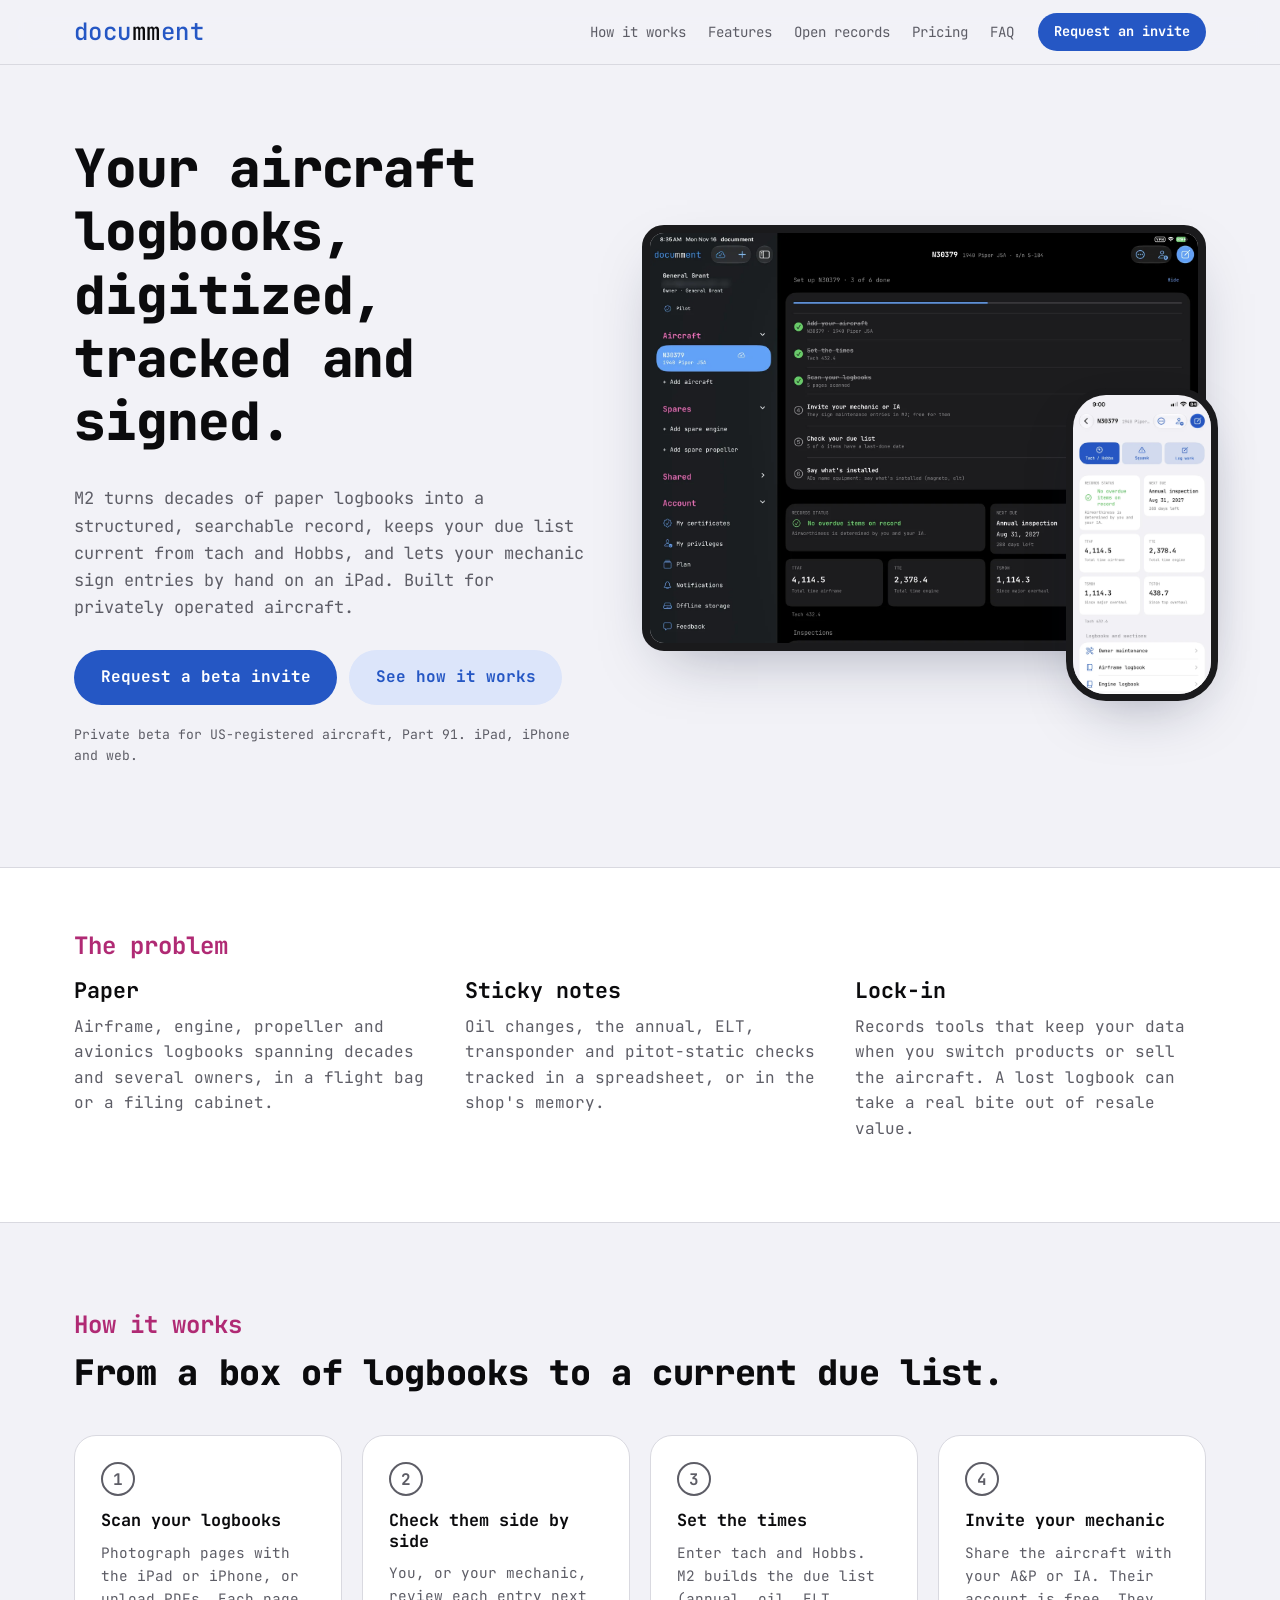
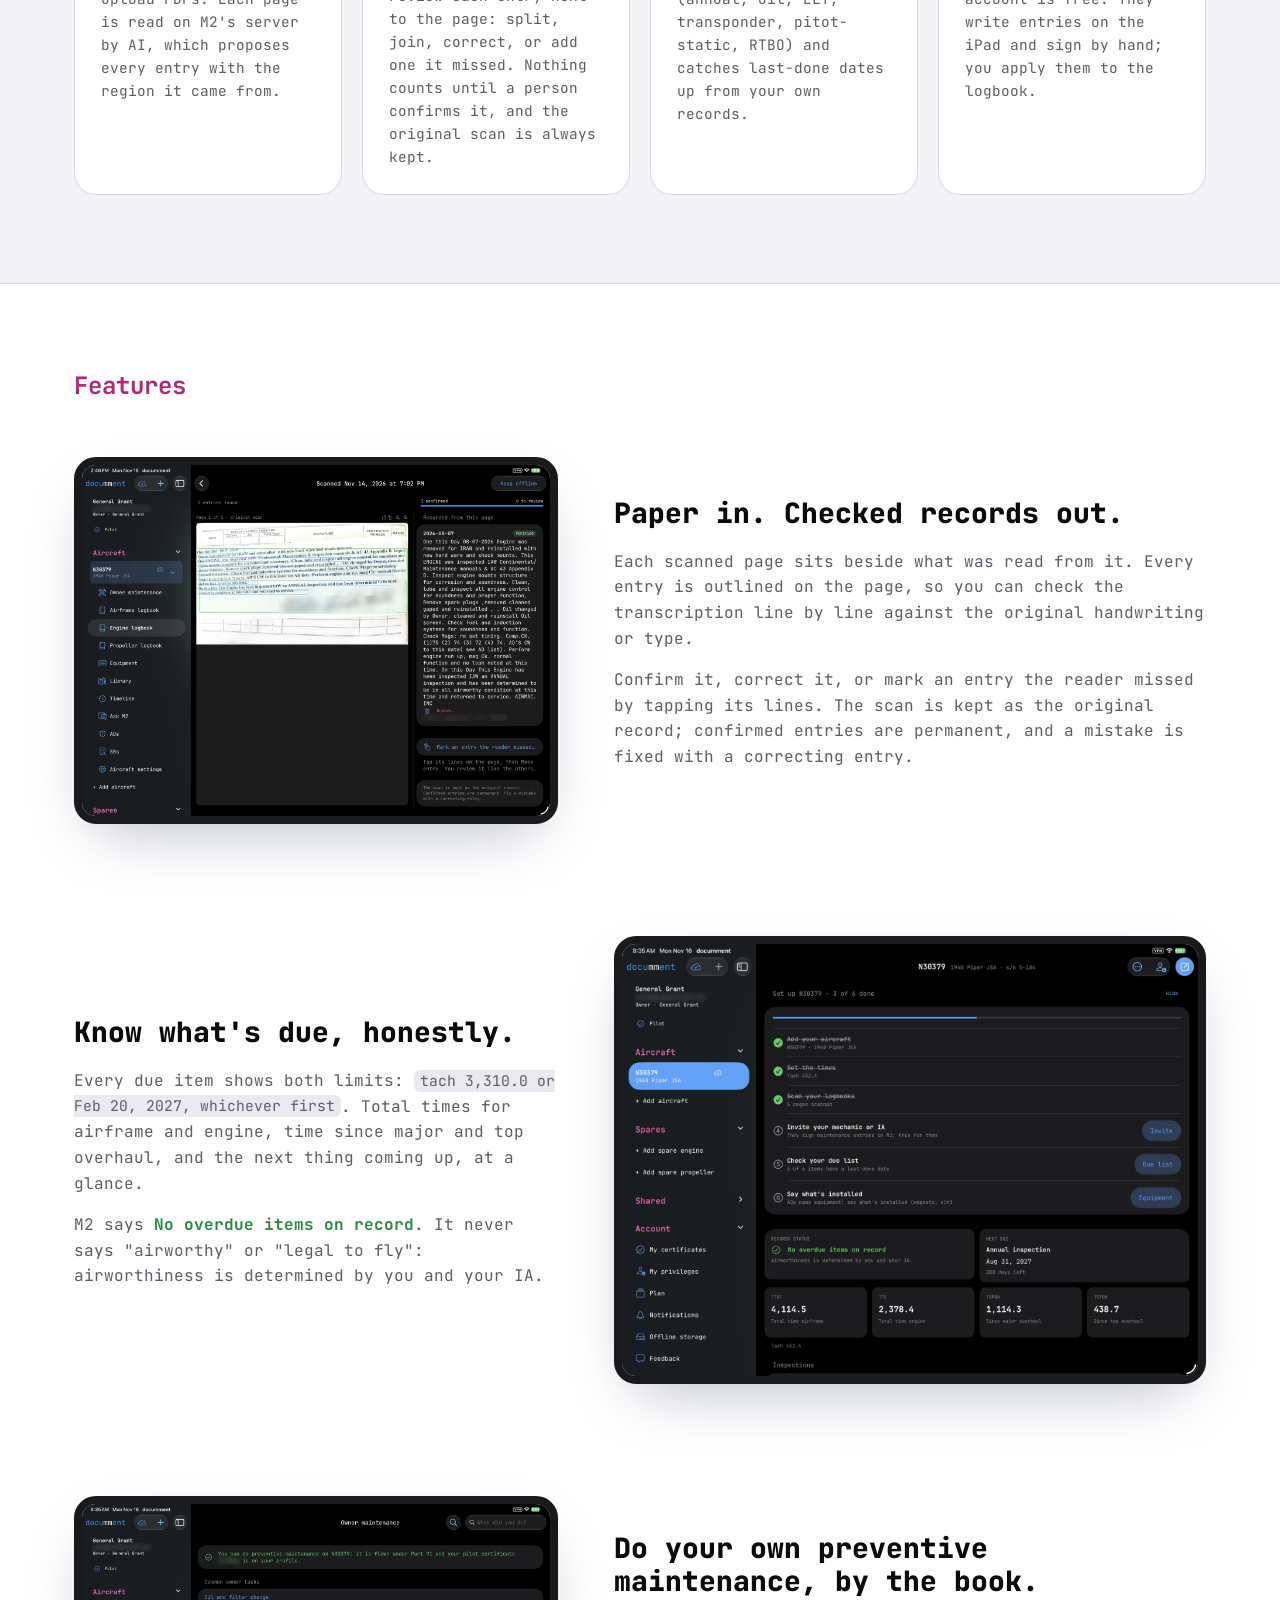
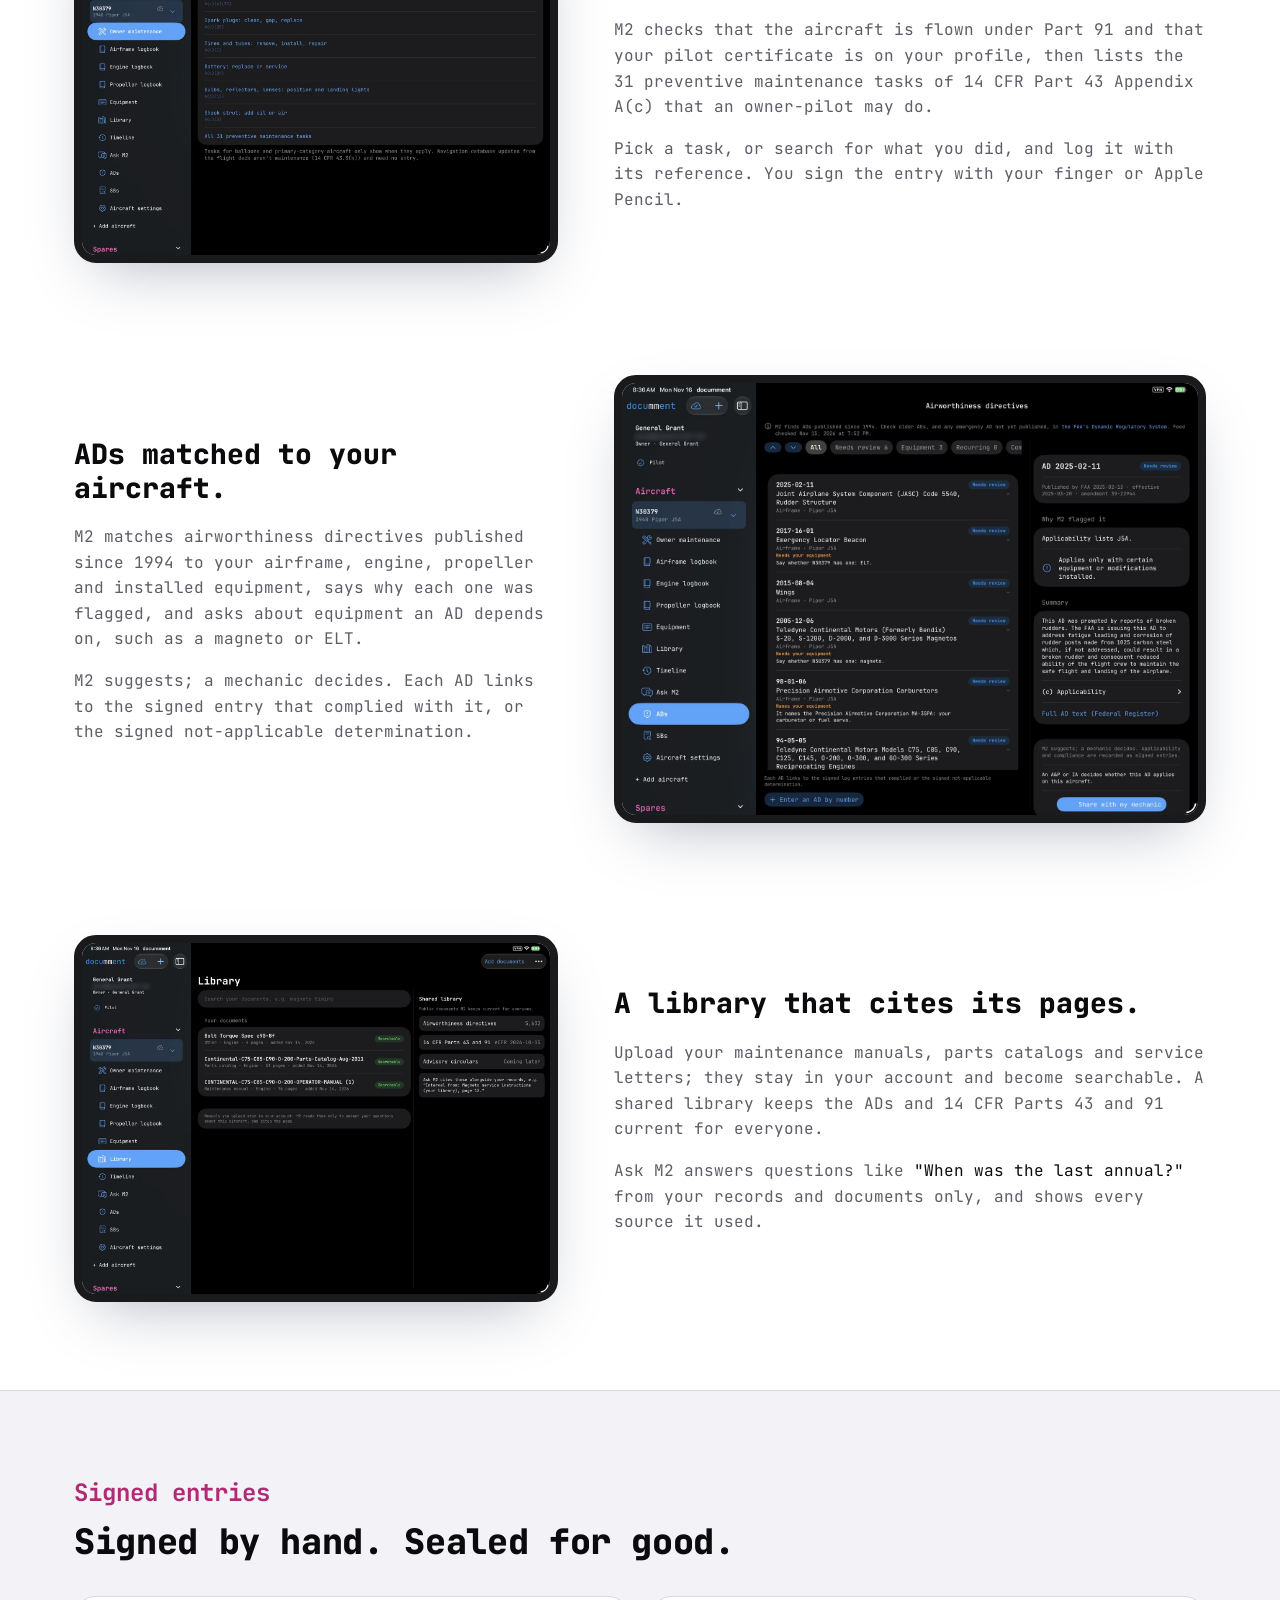
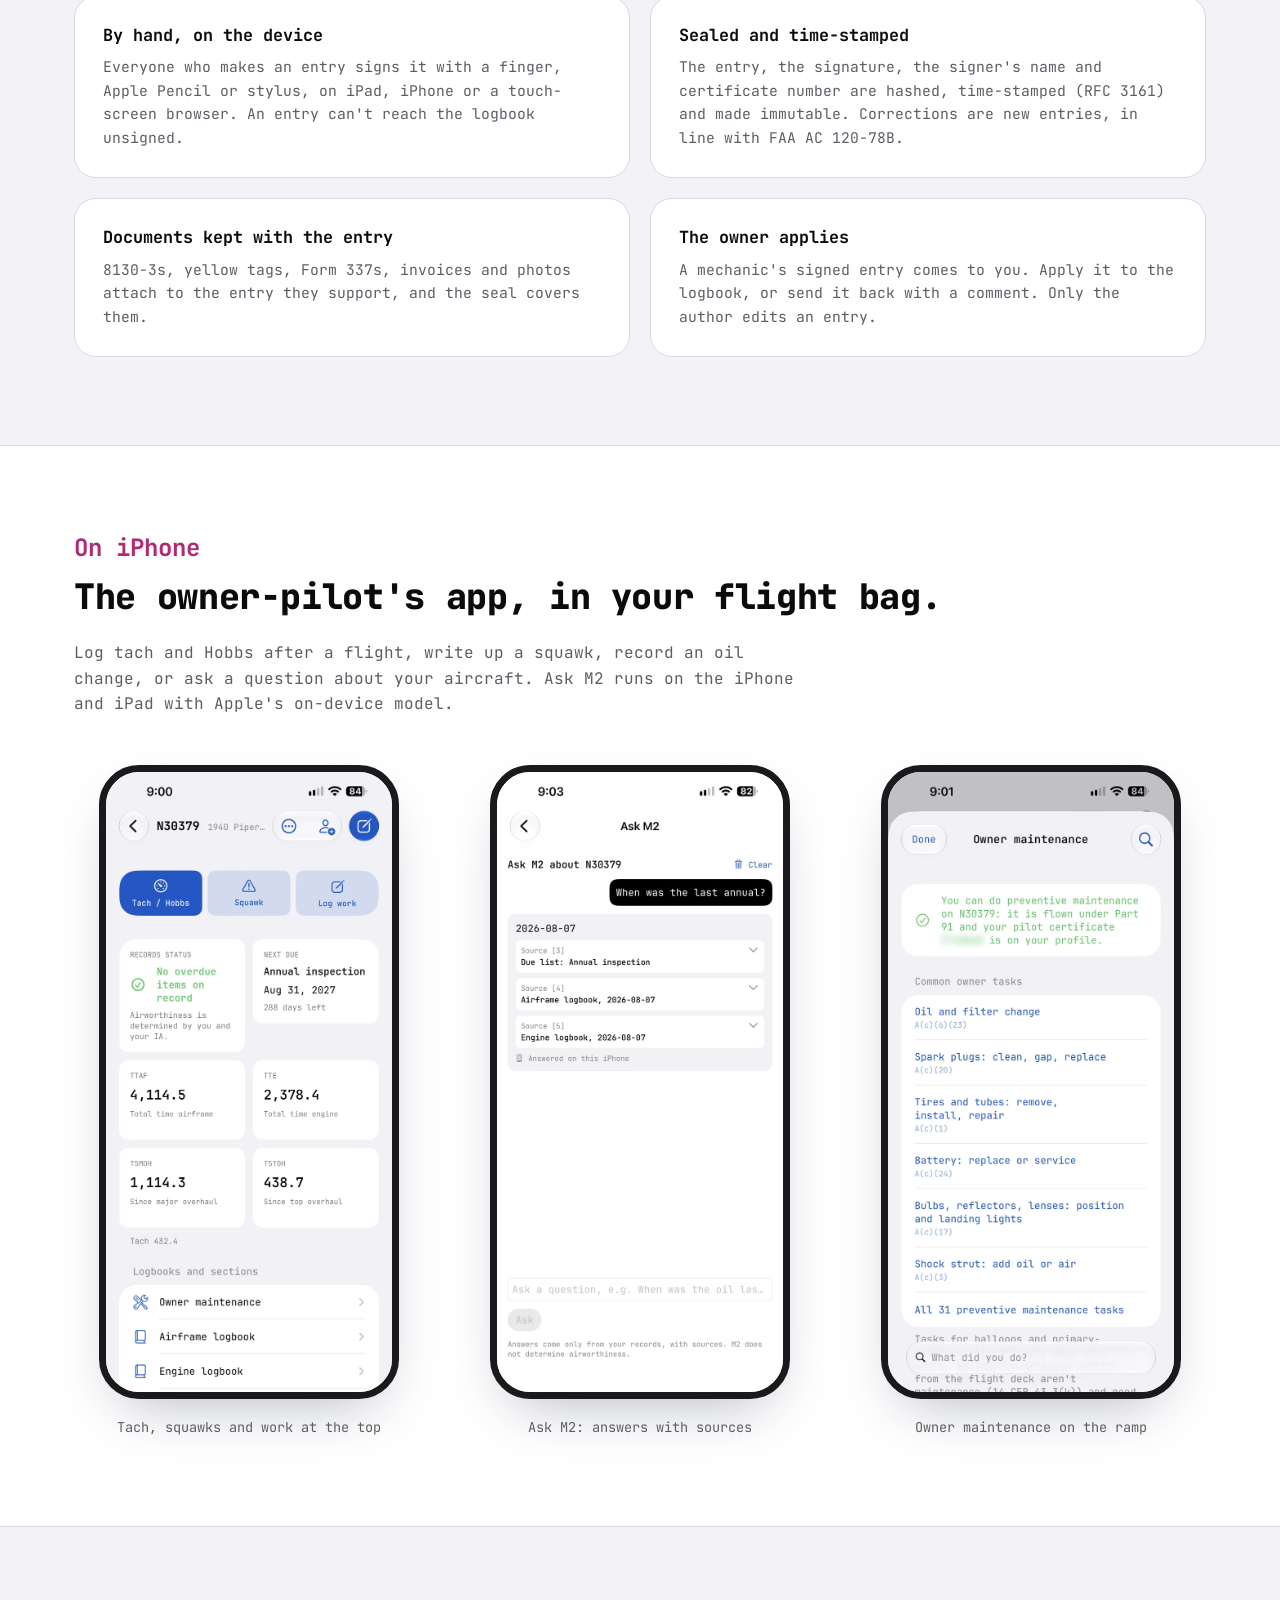
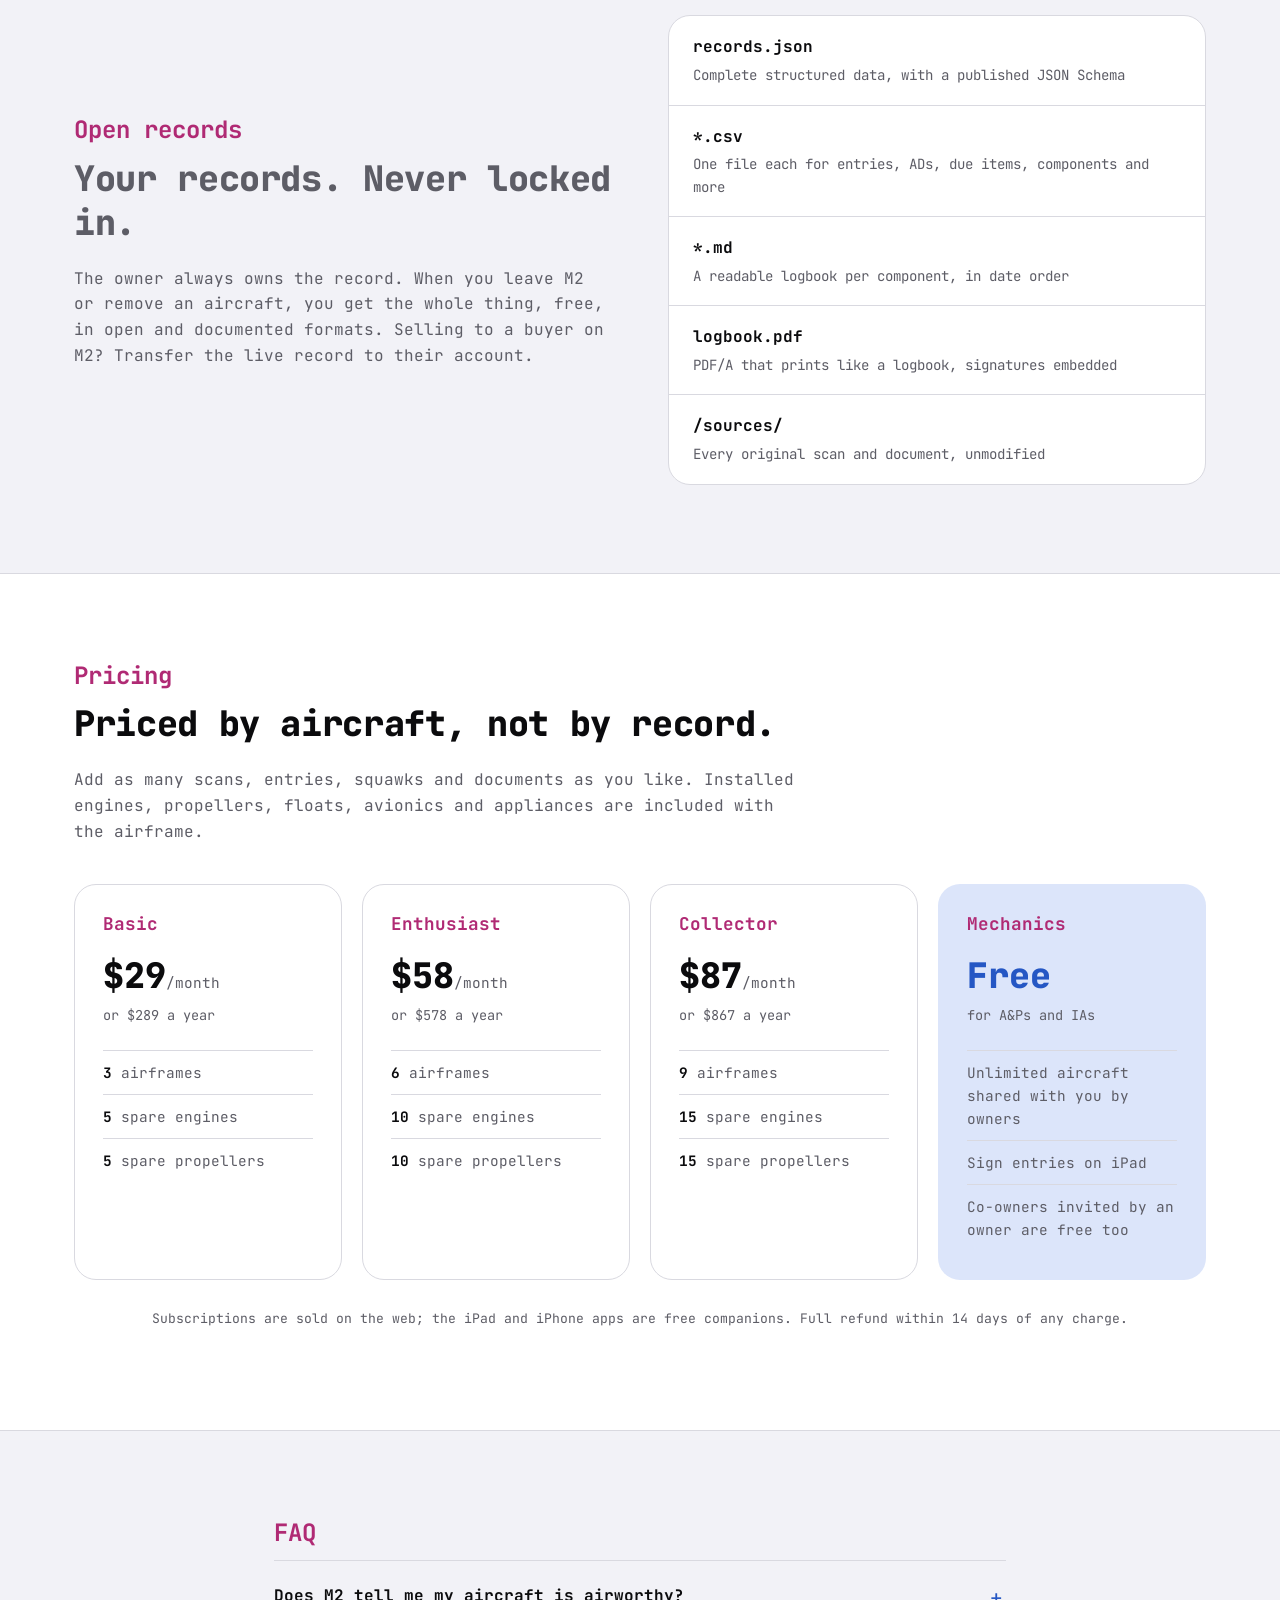
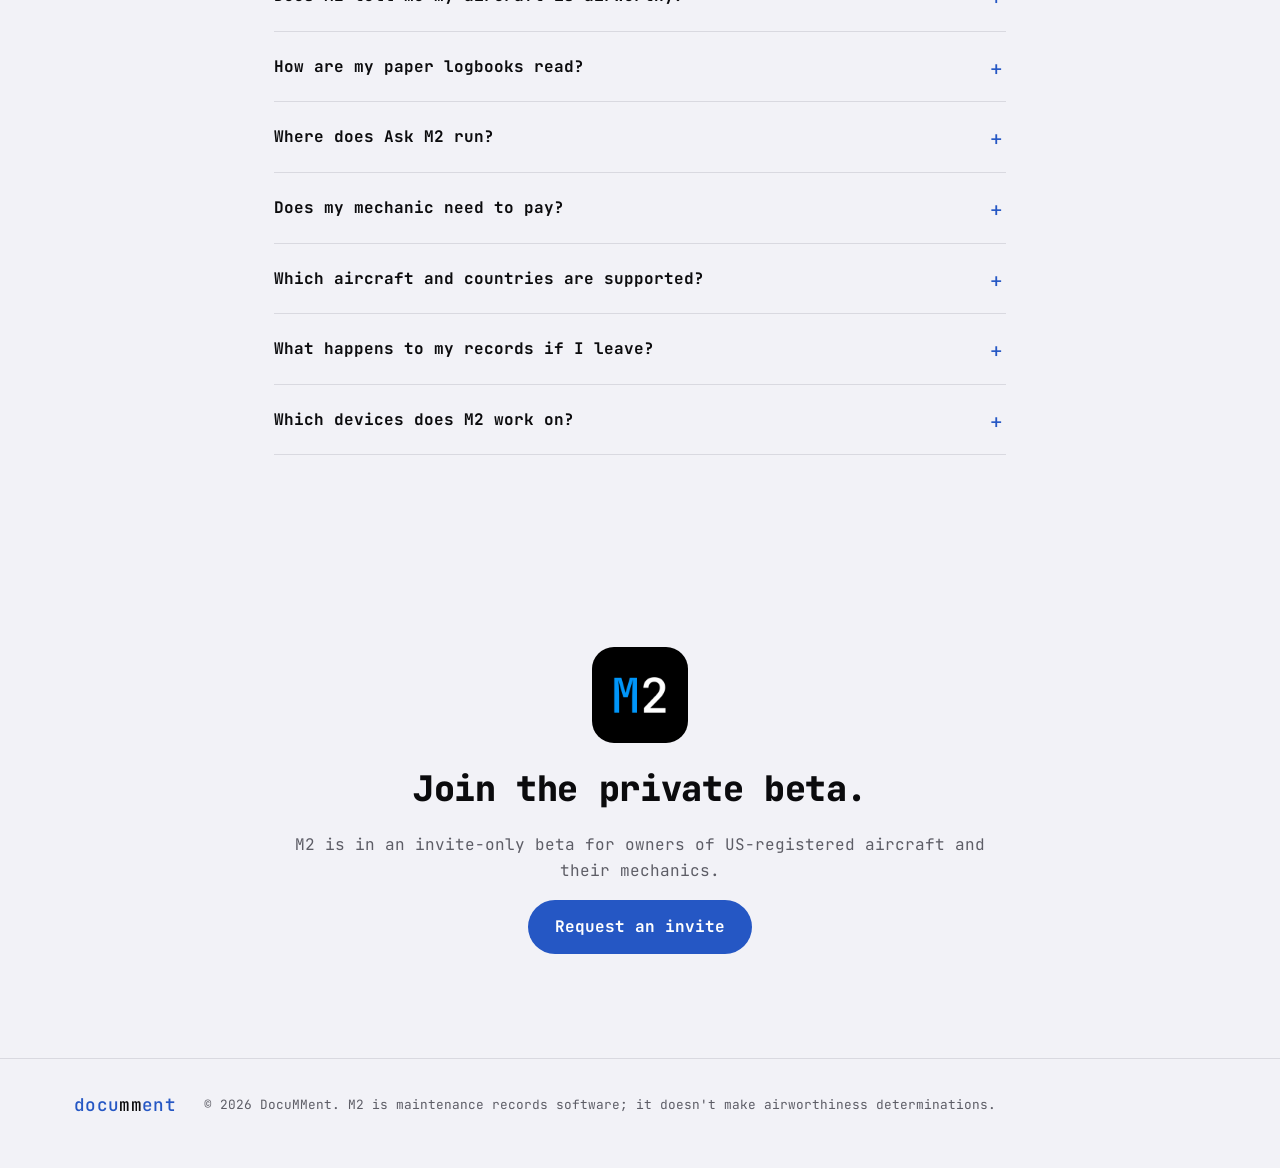
==== index.html @ 08e1367d "Remove the open-source licensing line Co-Authored-By: Claude Opus 5.5 <noreply@anthropic.com> Claude" ====
<!doctype html>
<html lang="en">
<head>
  <meta charset="utf-8">
  <meta name="viewport" content="width=device-width, initial-scale=1">
  <title>M2 by DocuMMent: aircraft maintenance records</title>
  <meta name="description" content="M2 turns your paper aircraft logbooks into structured, signed, searchable records, tracks what's due, and never locks you in. For privately operated aircraft. iPad, iPhone and web.">
  <meta name="theme-color" content="#000000">
  <meta property="og:title" content="M2 by DocuMMent">
  <meta property="og:description" content="Your aircraft logbooks, digitized, tracked and signed. For privately operated aircraft.">
  <meta property="og:type" content="website">
  <meta property="og:url" content="https://www.documment.com/">
  <meta property="og:image" content="https://www.documment.com/images/ipad-dashboard.webp">
  <link rel="icon" type="image/png" href="images/favicon.png">
  <link rel="apple-touch-icon" href="images/apple-touch-icon.png">
  <link rel="preconnect" href="https://fonts.googleapis.com">
  <link rel="preconnect" href="https://fonts.gstatic.com" crossorigin>
  <link href="https://fonts.googleapis.com/css2?family=JetBrains+Mono:wght@400;500;700;800&display=swap" rel="stylesheet">
  <link rel="stylesheet" href="styles.css">
</head>
<body>

<header class="nav">
  <div class="wrap nav-inner">
    <a class="wordmark" href="#top" aria-label="DocuMMent home">docu<b>mm</b>ent</a>
    <nav class="nav-links" aria-label="Sections">
      <a href="#how">How it works</a>
      <a href="#features">Features</a>
      <a href="#open">Open records</a>
      <a href="#pricing">Pricing</a>
      <a href="#faq">FAQ</a>
    </nav>
    <a class="btn btn-small" href="mailto:hello@documment.com?subject=M2%20private%20beta">Request an invite</a>
  </div>
</header>

<main id="top">

  <!-- Hero -->
  <section class="hero">
    <div class="wrap hero-grid">
      <div class="hero-copy">
        <h1>Your aircraft logbooks, digitized, tracked and signed.</h1>
        <p class="lede">M2 turns decades of paper logbooks into a structured, searchable record, keeps your due list current from tach and Hobbs, and lets your mechanic sign entries by hand on an iPad. Built for privately operated aircraft.</p>
        <div class="hero-actions">
          <a class="btn" href="mailto:hello@documment.com?subject=M2%20private%20beta">Request a beta invite</a>
          <a class="btn btn-ghost" href="#how">See how it works</a>
        </div>
        <p class="fine">Private beta for US-registered aircraft, Part 91. iPad, iPhone and web.</p>
      </div>
      <div class="hero-devices" aria-hidden="false">
        <img class="device ipad" src="images/ipad-dashboard.webp" width="1600" height="1200" alt="M2 on iPad: the N30379 dashboard with a setup checklist, records status reading No overdue items on record, next due annual inspection, and total times.">
        <img class="device iphone" src="images/iphone-dashboard.webp" width="700" height="1517" alt="M2 on iPhone: buttons for Tach / Hobbs, Squawk and Log work above the records status and times.">
      </div>
    </div>
  </section>

  <!-- Problem -->
  <section class="problem">
    <div class="wrap">
      <h2 class="section-label">The problem</h2>
      <div class="problem-grid">
        <div>
          <p class="big">Paper</p>
          <p>Airframe, engine, propeller and avionics logbooks spanning decades and several owners, in a flight bag or a filing cabinet.</p>
        </div>
        <div>
          <p class="big">Sticky notes</p>
          <p>Oil changes, the annual, ELT, transponder and pitot-static checks tracked in a spreadsheet, or in the shop's memory.</p>
        </div>
        <div>
          <p class="big">Lock-in</p>
          <p>Records tools that keep your data when you switch products or sell the aircraft. A lost logbook can take a real bite out of resale value.</p>
        </div>
      </div>
    </div>
  </section>

  <!-- How it works -->
  <section id="how" class="how">
    <div class="wrap">
      <h2 class="section-label">How it works</h2>
      <p class="section-title">From a box of logbooks to a current due list.</p>
      <ol class="steps">
        <li>
          <span class="step-n">1</span>
          <h3>Scan your logbooks</h3>
          <p>Photograph pages with the iPad or iPhone, or upload PDFs. Each page is read on M2's server by AI, which proposes every entry with the region it came from.</p>
        </li>
        <li>
          <span class="step-n">2</span>
          <h3>Check them side by side</h3>
          <p>You, or your mechanic, review each entry next to the page: split, join, correct, or add one it missed. Nothing counts until a person confirms it, and the original scan is always kept.</p>
        </li>
        <li>
          <span class="step-n">3</span>
          <h3>Set the times</h3>
          <p>Enter tach and Hobbs. M2 builds the due list (annual, oil, ELT, transponder, pitot-static, RTBO) and catches last-done dates up from your own records.</p>
        </li>
        <li>
          <span class="step-n">4</span>
          <h3>Invite your mechanic</h3>
          <p>Share the aircraft with your A&amp;P or IA. Their account is free. They write entries on the iPad and sign by hand; you apply them to the logbook.</p>
        </li>
      </ol>
    </div>
  </section>

  <!-- Features -->
  <section id="features" class="features">
    <div class="wrap">
      <h2 class="section-label">Features</h2>

      <article class="feature reverse">
        <div class="feature-copy">
          <h3>Paper in. Checked records out.</h3>
          <p>Each scanned page sits beside what was read from it. Every entry is outlined on the page, so you can check the transcription line by line against the original handwriting or type.</p>
          <p>Confirm it, correct it, or mark an entry the reader missed by tapping its lines. The scan is kept as the original record; confirmed entries are permanent, and a mistake is fixed with a correcting entry.</p>
        </div>
        <img class="device ipad" src="images/ipad-scan-review.webp" width="1600" height="1200" loading="lazy" alt="Scan review on iPad: an engine logbook page with the entry outlined in green, beside the transcribed text of the 2026-08-07 annual inspection entry marked Verified.">
      </article>

      <article class="feature">
        <div class="feature-copy">
          <h3>Know what's due, honestly.</h3>
          <p>Every due item shows both limits: <code>tach 3,310.0 or Feb 20, 2027, whichever first</code>. Total times for airframe and engine, time since major and top overhaul, and the next thing coming up, at a glance.</p>
          <p>M2 says <strong class="ok">No overdue items on record</strong>. It never says "airworthy" or "legal to fly": airworthiness is determined by you and your IA.</p>
        </div>
        <img class="device ipad" src="images/ipad-dashboard.webp" width="1600" height="1200" loading="lazy" alt="Aircraft dashboard on iPad with the setup checklist, records status, next due item and total times.">
      </article>

      <article class="feature reverse">
        <div class="feature-copy">
          <h3>Do your own preventive maintenance, by the book.</h3>
          <p>M2 checks that the aircraft is flown under Part 91 and that your pilot certificate is on your profile, then lists the 31 preventive maintenance tasks of 14 CFR Part 43 Appendix A(c) that an owner-pilot may do.</p>
          <p>Pick a task, or search for what you did, and log it with its reference. You sign the entry with your finger or Apple Pencil.</p>
        </div>
        <img class="device ipad" src="images/ipad-owner-maintenance.webp" width="1600" height="1200" loading="lazy" alt="Owner maintenance on iPad: confirmation that the owner can do preventive maintenance, and common tasks such as oil and filter change with their Part 43 Appendix A(c) references.">
      </article>

      <article class="feature">
        <div class="feature-copy">
          <h3>ADs matched to your aircraft.</h3>
          <p>M2 matches airworthiness directives published since 1994 to your airframe, engine, propeller and installed equipment, says why each one was flagged, and asks about equipment an AD depends on, such as a magneto or ELT.</p>
          <p>M2 suggests; a mechanic decides. Each AD links to the signed entry that complied with it, or the signed not-applicable determination.</p>
        </div>
        <img class="device ipad" src="images/ipad-ads.webp" width="1600" height="1200" loading="lazy" alt="Airworthiness directives on iPad: a list of ADs marked Needs review, with a detail panel explaining why M2 flagged AD 2025-02-11.">
      </article>

      <article class="feature reverse">
        <div class="feature-copy">
          <h3>A library that cites its pages.</h3>
          <p>Upload your maintenance manuals, parts catalogs and service letters; they stay in your account and become searchable. A shared library keeps the ADs and 14 CFR Parts 43 and 91 current for everyone.</p>
          <p>Ask M2 answers questions like <em>"When was the last annual?"</em> from your records and documents only, and shows every source it used.</p>
        </div>
        <img class="device ipad" src="images/ipad-library.webp" width="1600" height="1200" loading="lazy" alt="Library on iPad: the owner's searchable engine manuals and a shared library of 5,632 airworthiness directives and 14 CFR Parts 43 and 91.">
      </article>
    </div>
  </section>

  <!-- Signing -->
  <section class="signing">
    <div class="wrap">
      <h2 class="section-label">Signed entries</h2>
      <p class="section-title">Signed by hand. Sealed for good.</p>
      <div class="card-grid">
        <div class="card">
          <h3>By hand, on the device</h3>
          <p>Everyone who makes an entry signs it with a finger, Apple Pencil or stylus, on iPad, iPhone or a touch-screen browser. An entry can't reach the logbook unsigned.</p>
        </div>
        <div class="card">
          <h3>Sealed and time-stamped</h3>
          <p>The entry, the signature, the signer's name and certificate number are hashed, time-stamped (RFC 3161) and made immutable. Corrections are new entries, in line with FAA AC 120-78B.</p>
        </div>
        <div class="card">
          <h3>Documents kept with the entry</h3>
          <p>8130-3s, yellow tags, Form 337s, invoices and photos attach to the entry they support, and the seal covers them.</p>
        </div>
        <div class="card">
          <h3>The owner applies</h3>
          <p>A mechanic's signed entry comes to you. Apply it to the logbook, or send it back with a comment. Only the author edits an entry.</p>
        </div>
      </div>
    </div>
  </section>

  <!-- iPhone -->
  <section class="phones">
    <div class="wrap">
      <h2 class="section-label">On iPhone</h2>
      <p class="section-title">The owner-pilot's app, in your flight bag.</p>
      <p class="section-intro">Log tach and Hobbs after a flight, write up a squawk, record an oil change, or ask a question about your aircraft. Ask M2 runs on the iPhone and iPad with Apple's on-device model.</p>
      <div class="phone-row">
        <figure>
          <img class="device iphone" src="images/iphone-dashboard.webp" width="700" height="1517" loading="lazy" alt="iPhone aircraft dashboard with Tach / Hobbs, Squawk and Log work buttons.">
          <figcaption>Tach, squawks and work at the top</figcaption>
        </figure>
        <figure>
          <img class="device iphone" src="images/iphone-ask-m2.webp" width="700" height="1517" loading="lazy" alt="Ask M2 on iPhone answering when the last annual was, with three cited sources and the note Answered on this iPhone.">
          <figcaption>Ask M2: answers with sources</figcaption>
        </figure>
        <figure>
          <img class="device iphone" src="images/iphone-owner-maintenance.webp" width="700" height="1517" loading="lazy" alt="Owner maintenance on iPhone listing common preventive maintenance tasks.">
          <figcaption>Owner maintenance on the ramp</figcaption>
        </figure>
      </div>
    </div>
  </section>

  <!-- Open -->
  <section id="open" class="open">
    <div class="wrap open-grid">
      <div>
        <h2 class="section-label">Open records</h2>
        <p class="section-title">Your records. Never locked in.</p>
        <p>The owner always owns the record. When you leave M2 or remove an aircraft, you get the whole thing, free, in open and documented formats. Selling to a buyer on M2? Transfer the live record to their account.</p>
      </div>
      <ul class="export-list" aria-label="What's in a records export">
        <li><code>records.json</code><span>Complete structured data, with a published JSON Schema</span></li>
        <li><code>*.csv</code><span>One file each for entries, ADs, due items, components and more</span></li>
        <li><code>*.md</code><span>A readable logbook per component, in date order</span></li>
        <li><code>logbook.pdf</code><span>PDF/A that prints like a logbook, signatures embedded</span></li>
        <li><code>/sources/</code><span>Every original scan and document, unmodified</span></li>
      </ul>
    </div>
  </section>

  <!-- Pricing -->
  <section id="pricing" class="pricing">
    <div class="wrap">
      <h2 class="section-label">Pricing</h2>
      <p class="section-title">Priced by aircraft, not by record.</p>
      <p class="section-intro">Add as many scans, entries, squawks and documents as you like. Installed engines, propellers, floats, avionics and appliances are included with the airframe.</p>
      <div class="plans">
        <div class="plan">
          <h3>Basic</h3>
          <p class="price">$29<span>/month</span></p>
          <p class="price-alt">or $289 a year</p>
          <ul>
            <li><b>3</b> airframes</li>
            <li><b>5</b> spare engines</li>
            <li><b>5</b> spare propellers</li>
          </ul>
        </div>
        <div class="plan">
          <h3>Enthusiast</h3>
          <p class="price">$58<span>/month</span></p>
          <p class="price-alt">or $578 a year</p>
          <ul>
            <li><b>6</b> airframes</li>
            <li><b>10</b> spare engines</li>
            <li><b>10</b> spare propellers</li>
          </ul>
        </div>
        <div class="plan">
          <h3>Collector</h3>
          <p class="price">$87<span>/month</span></p>
          <p class="price-alt">or $867 a year</p>
          <ul>
            <li><b>9</b> airframes</li>
            <li><b>15</b> spare engines</li>
            <li><b>15</b> spare propellers</li>
          </ul>
        </div>
        <div class="plan plan-free">
          <h3>Mechanics</h3>
          <p class="price">Free</p>
          <p class="price-alt">for A&amp;Ps and IAs</p>
          <ul>
            <li>Unlimited aircraft shared with you by owners</li>
            <li>Sign entries on iPad</li>
            <li>Co-owners invited by an owner are free too</li>
          </ul>
        </div>
      </div>
      <p class="fine center">Subscriptions are sold on the web; the iPad and iPhone apps are free companions. Full refund within 14 days of any charge.</p>
    </div>
  </section>

  <!-- FAQ -->
  <section id="faq" class="faq">
    <div class="wrap narrow">
      <h2 class="section-label">FAQ</h2>
      <details>
        <summary>Does M2 tell me my aircraft is airworthy?</summary>
        <p>No. M2 tells you what's on record, and whether anything on record is overdue. Airworthiness is determined by you and your mechanic or IA. M2's AI drafts, finds and cites; a person decides and signs.</p>
      </details>
      <details>
        <summary>How are my paper logbooks read?</summary>
        <p>Pages you scan are read on M2's server by AI, which proposes each entry and the part of the page it came from. You or your mechanic check each one against the page before it's confirmed. The scan itself is never altered and is kept as the record of what the paper said.</p>
      </details>
      <details>
        <summary>Where does Ask M2 run?</summary>
        <p>On your iPad or iPhone, with Apple's on-device model. Answers come only from your records and documents, with their sources listed.</p>
      </details>
      <details>
        <summary>Does my mechanic need to pay?</summary>
        <p>No. A&amp;Ps and IAs who work on aircraft shared with them have free accounts, with no limit on invitations. A mechanic who wants to manage their own aircraft chooses a plan like any owner.</p>
      </details>
      <details>
        <summary>Which aircraft and countries are supported?</summary>
        <p>The private beta is for US-registered aircraft operated under Part 91, including experimental and light-sport aircraft with condition inspections. Canada is next; the data model is built for other registries later.</p>
      </details>
      <details>
        <summary>What happens to my records if I leave?</summary>
        <p>Close your account or remove an aircraft and the records become read-only for 30 days, during which you can download the full export package, free. Sold the aircraft to someone on M2? Transfer the record to them instead.</p>
      </details>
      <details>
        <summary>Which devices does M2 work on?</summary>
        <p>iPad and the web for the full app, including mechanic signing; iPhone for the owner-pilot's everyday tasks. The iPad works offline for reading records and quick entries and syncs later.</p>
      </details>
    </div>
  </section>

  <!-- CTA -->
  <section class="cta">
    <div class="wrap center">
      <img src="images/icon-512.png" alt="M2 app icon" width="96" height="96" class="cta-icon">
      <p class="section-title">Join the private beta.</p>
      <p class="section-intro">M2 is in an invite-only beta for owners of US-registered aircraft and their mechanics.</p>
      <a class="btn" href="mailto:hello@documment.com?subject=M2%20private%20beta">Request an invite</a>
    </div>
  </section>
</main>

<footer class="footer">
  <div class="wrap footer-inner">
    <span class="wordmark small">docu<b>mm</b>ent</span>
    <span>© 2026 DocuMMent. M2 is maintenance records software; it doesn't make airworthiness determinations.</span>
  </div>
</footer>

</body>
</html>
---- styles.css ----
:root {
  --bg: #f2f2f7;
  --bg-alt: #ffffff;
  --surface: #ffffff;
  --surface-2: #e9e9ef;
  --border: #d9d9e0;
  --text: #0b0b0d;
  --muted: #5d5d66;
  --blue: #2557c4;
  --blue-soft: #dce5fa;
  --on-blue: #ffffff;
  --pink: #b02a74;
  --green: #2a8a45;
  --frame: #1a1a1c;
  --shadow: 0 24px 60px -24px rgba(20, 30, 60, 0.35);
  color-scheme: light;
}

@media (prefers-color-scheme: dark) {
  :root:not([data-theme="light"]) {
    --bg: #000000;
    --bg-alt: #0d0d0f;
    --surface: #1c1c1e;
    --surface-2: #2a2a2d;
    --border: #2f2f33;
    --text: #f2f2f4;
    --muted: #9c9ca4;
    --blue: #62a0f6;
    --blue-soft: #1d2b44;
    --on-blue: #06101f;
    --pink: #ff5cb8;
    --green: #5ed37a;
    --frame: #2a2a2d;
    --shadow: 0 24px 60px -24px rgba(0, 0, 0, 0.9);
    color-scheme: dark;
  }
}

:root[data-theme="dark"] {
  --bg: #000000;
  --bg-alt: #0d0d0f;
  --surface: #1c1c1e;
  --surface-2: #2a2a2d;
  --border: #2f2f33;
  --text: #f2f2f4;
  --muted: #9c9ca4;
  --blue: #62a0f6;
  --blue-soft: #1d2b44;
  --on-blue: #06101f;
  --pink: #ff5cb8;
  --green: #5ed37a;
  --frame: #2a2a2d;
  --shadow: 0 24px 60px -24px rgba(0, 0, 0, 0.9);
  color-scheme: dark;
}

*, *::before, *::after { box-sizing: border-box; }

html { scroll-behavior: smooth; scroll-padding-top: 72px; }

body {
  margin: 0;
  background: var(--bg);
  color: var(--text);
  font-family: "JetBrains Mono", ui-monospace, SFMono-Regular, Menlo, monospace;
  font-size: 16px;
  line-height: 1.6;
  -webkit-font-smoothing: antialiased;
}

img { max-width: 100%; height: auto; display: block; }
a { color: var(--blue); }
code { font-family: inherit; font-size: 0.92em; background: var(--surface-2); padding: 0.1em 0.4em; border-radius: 6px; }
h1, h2, h3 { line-height: 1.2; margin: 0; }
p { margin: 0 0 1em; }

.wrap { max-width: 1180px; margin: 0 auto; padding: 0 24px; }
.wrap.narrow { max-width: 780px; }
.center { text-align: center; }
.fine { font-size: 0.82rem; color: var(--muted); }

/* Wordmark: docu + mm + ent, as in the app */
.wordmark { font-weight: 500; font-size: 1.5rem; letter-spacing: 0.02em; color: var(--blue); text-decoration: none; }
.wordmark b { color: var(--text); font-weight: 500; }
.wordmark.small { font-size: 1.1rem; }

/* Buttons */
.btn {
  display: inline-block;
  background: var(--blue);
  color: var(--on-blue);
  text-decoration: none;
  font-weight: 700;
  padding: 0.85em 1.6em;
  border-radius: 999px;
  border: 1px solid transparent;
  transition: transform 0.15s ease, filter 0.15s ease;
}
.btn:hover { filter: brightness(1.08); transform: translateY(-1px); }
.btn:focus-visible { outline: 3px solid var(--blue-soft); outline-offset: 2px; }
.btn-ghost { background: var(--blue-soft); color: var(--blue); }
.btn-small { padding: 0.55em 1.1em; font-size: 0.85rem; }

/* Nav */
.nav {
  position: sticky;
  top: 0;
  z-index: 10;
  background: color-mix(in srgb, var(--bg) 82%, transparent);
  backdrop-filter: saturate(1.6) blur(14px);
  -webkit-backdrop-filter: saturate(1.6) blur(14px);
  border-bottom: 1px solid var(--border);
}
.nav-inner { display: flex; align-items: center; gap: 24px; height: 64px; }
.nav-links { display: flex; gap: 22px; margin-left: auto; }
.nav-links a { color: var(--muted); text-decoration: none; font-size: 0.88rem; }
.nav-links a:hover { color: var(--text); }

/* Devices */
.device { border-radius: 22px; border: 8px solid var(--frame); box-shadow: var(--shadow); background: #000; }
.device.iphone { border-radius: 40px; border-width: 7px; }

/* Hero */
.hero { padding: 72px 0 88px; overflow: hidden; }
.hero-grid { display: grid; grid-template-columns: 1fr 1.1fr; gap: 56px; align-items: center; }
.hero h1 { font-size: clamp(2rem, 4.4vw, 3.3rem); font-weight: 800; letter-spacing: -0.02em; margin-bottom: 0.6em; }
.lede { font-size: 1.06rem; color: var(--muted); max-width: 36em; }
.hero-actions { display: flex; flex-wrap: wrap; gap: 12px; margin: 1.8em 0 1.2em; }
.hero-devices { position: relative; padding-bottom: 40px; }
.hero-devices .ipad { width: 100%; }
.hero-devices .iphone { position: absolute; width: 27%; right: -12px; bottom: -10px; }

/* Sections */
section { padding: 88px 0; }
.section-label { color: var(--pink); font-size: 1.5rem; font-weight: 700; margin-bottom: 0.5em; }
.section-title { font-size: clamp(1.5rem, 3vw, 2.2rem); font-weight: 800; letter-spacing: -0.01em; line-height: 1.25; margin-bottom: 0.6em; }
.section-intro { color: var(--muted); max-width: 46em; }
.center .section-intro { margin-left: auto; margin-right: auto; }

.problem { background: var(--bg-alt); border-block: 1px solid var(--border); padding: 64px 0; }
.problem-grid { display: grid; grid-template-columns: repeat(3, 1fr); gap: 40px; }
.problem-grid p { color: var(--muted); }
.problem-grid .big { color: var(--text); font-size: 1.35rem; font-weight: 700; margin-bottom: 0.3em; }

.steps { list-style: none; padding: 0; margin: 40px 0 0; display: grid; grid-template-columns: repeat(4, 1fr); gap: 20px; }
.steps li { background: var(--surface); border: 1px solid var(--border); border-radius: 22px; padding: 26px; }
.steps h3 { font-size: 1.05rem; margin: 14px 0 10px; }
.steps p { color: var(--muted); font-size: 0.9rem; margin: 0; }
.step-n {
  display: inline-grid; place-items: center;
  width: 34px; height: 34px; border-radius: 50%;
  border: 2px solid var(--muted); color: var(--muted); font-weight: 700;
}

.features { background: var(--bg-alt); border-block: 1px solid var(--border); }
.feature { display: grid; grid-template-columns: 0.9fr 1.1fr; gap: 56px; align-items: center; margin-top: 56px; }
.feature + .feature { margin-top: 112px; }
.feature.reverse .feature-copy { order: 2; }
.feature h3 { font-size: clamp(1.3rem, 2.4vw, 1.75rem); font-weight: 800; margin-bottom: 0.7em; }
.feature p { color: var(--muted); }
.feature strong.ok { color: var(--green); font-weight: 700; }
.feature em { color: var(--text); font-style: normal; }

.card-grid { display: grid; grid-template-columns: repeat(2, 1fr); gap: 20px; margin-top: 32px; }
.card { background: var(--surface); border: 1px solid var(--border); border-radius: 22px; padding: 28px; }
.card h3 { font-size: 1.05rem; margin-bottom: 0.6em; }
.card p { color: var(--muted); font-size: 0.92rem; margin: 0; }

.phones { background: var(--bg-alt); border-block: 1px solid var(--border); }
.phone-row { display: grid; grid-template-columns: repeat(3, 1fr); gap: 40px; margin-top: 48px; }
.phone-row figure { margin: 0; }
.phone-row img { width: 100%; max-width: 300px; margin: 0 auto; }
.phone-row figcaption { text-align: center; color: var(--muted); font-size: 0.85rem; margin-top: 18px; }

.open-grid { display: grid; grid-template-columns: 1fr 1fr; gap: 56px; align-items: center; }
.open-grid p { color: var(--muted); }
.export-list { list-style: none; margin: 0; padding: 0; background: var(--surface); border: 1px solid var(--border); border-radius: 22px; }
.export-list li { display: flex; flex-direction: column; gap: 4px; padding: 18px 24px; border-bottom: 1px solid var(--border); }
.export-list li:last-child { border-bottom: 0; }
.export-list code { background: none; padding: 0; color: var(--text); font-weight: 700; font-size: 1rem; }
.export-list span { color: var(--muted); font-size: 0.88rem; }

.pricing { background: var(--bg-alt); border-block: 1px solid var(--border); }
.plans { display: grid; grid-template-columns: repeat(4, 1fr); gap: 20px; margin: 40px 0 28px; }
.plan { background: var(--surface); border: 1px solid var(--border); border-radius: 22px; padding: 28px; display: flex; flex-direction: column; }
.plan h3 { font-size: 1.1rem; color: var(--pink); margin-bottom: 14px; }
.price { font-size: 2.2rem; font-weight: 800; margin: 0; }
.price span { font-size: 0.9rem; font-weight: 400; color: var(--muted); }
.price-alt { color: var(--muted); font-size: 0.85rem; }
.plan ul { list-style: none; padding: 0; margin: 10px 0 0; border-top: 1px solid var(--border); }
.plan li { padding: 10px 0; border-bottom: 1px solid var(--border); font-size: 0.9rem; color: var(--muted); }
.plan li:last-child { border-bottom: 0; }
.plan li b { color: var(--text); }
.plan-free { background: var(--blue-soft); border-color: transparent; }
.plan-free .price { color: var(--blue); }

.faq details { border-bottom: 1px solid var(--border); padding: 4px 0; }
.faq details:first-of-type { border-top: 1px solid var(--border); }
.faq summary { cursor: pointer; list-style: none; padding: 18px 36px 18px 0; font-weight: 700; position: relative; }
.faq summary::-webkit-details-marker { display: none; }
.faq summary::after { content: "+"; position: absolute; right: 4px; top: 16px; color: var(--blue); font-size: 1.3rem; font-weight: 400; }
.faq details[open] summary::after { content: "–"; }
.faq summary:focus-visible { outline: 2px solid var(--blue); outline-offset: 2px; border-radius: 6px; }
.faq details p { color: var(--muted); padding-right: 36px; }

.cta { padding: 104px 0; }
.cta-icon { margin: 0 auto 24px; border-radius: 22px; }

.footer { border-top: 1px solid var(--border); padding: 32px 0 48px; }
.footer-inner { display: flex; flex-wrap: wrap; align-items: center; gap: 12px 28px; color: var(--muted); font-size: 0.8rem; }

/* Responsive */
@media (max-width: 1000px) {
  .steps { grid-template-columns: repeat(2, 1fr); }
  .plans { grid-template-columns: repeat(2, 1fr); }
  .nav-links { display: none; }
  .nav-inner .btn-small { margin-left: auto; }
}

@media (max-width: 820px) {
  section { padding: 64px 0; }
  .hero { padding: 40px 0 64px; }
  .hero-grid, .feature, .open-grid { grid-template-columns: 1fr; gap: 36px; }
  .feature.reverse .feature-copy { order: 0; }
  .feature + .feature { margin-top: 72px; }
  .problem-grid { grid-template-columns: 1fr; gap: 24px; }
  .card-grid { grid-template-columns: 1fr; }
  .phone-row { grid-template-columns: 1fr; gap: 48px; }
  .hero-devices .iphone { right: 0; }
}

@media (max-width: 560px) {
  .wrap { padding: 0 16px; }
  .steps, .plans { grid-template-columns: 1fr; }
  .device { border-width: 5px; border-radius: 14px; }
  .device.iphone { border-width: 4px; border-radius: 26px; }
  .wordmark { font-size: 1.25rem; }
}

@media (prefers-reduced-motion: reduce) {
  html { scroll-behavior: auto; }
  .btn { transition: none; }
}
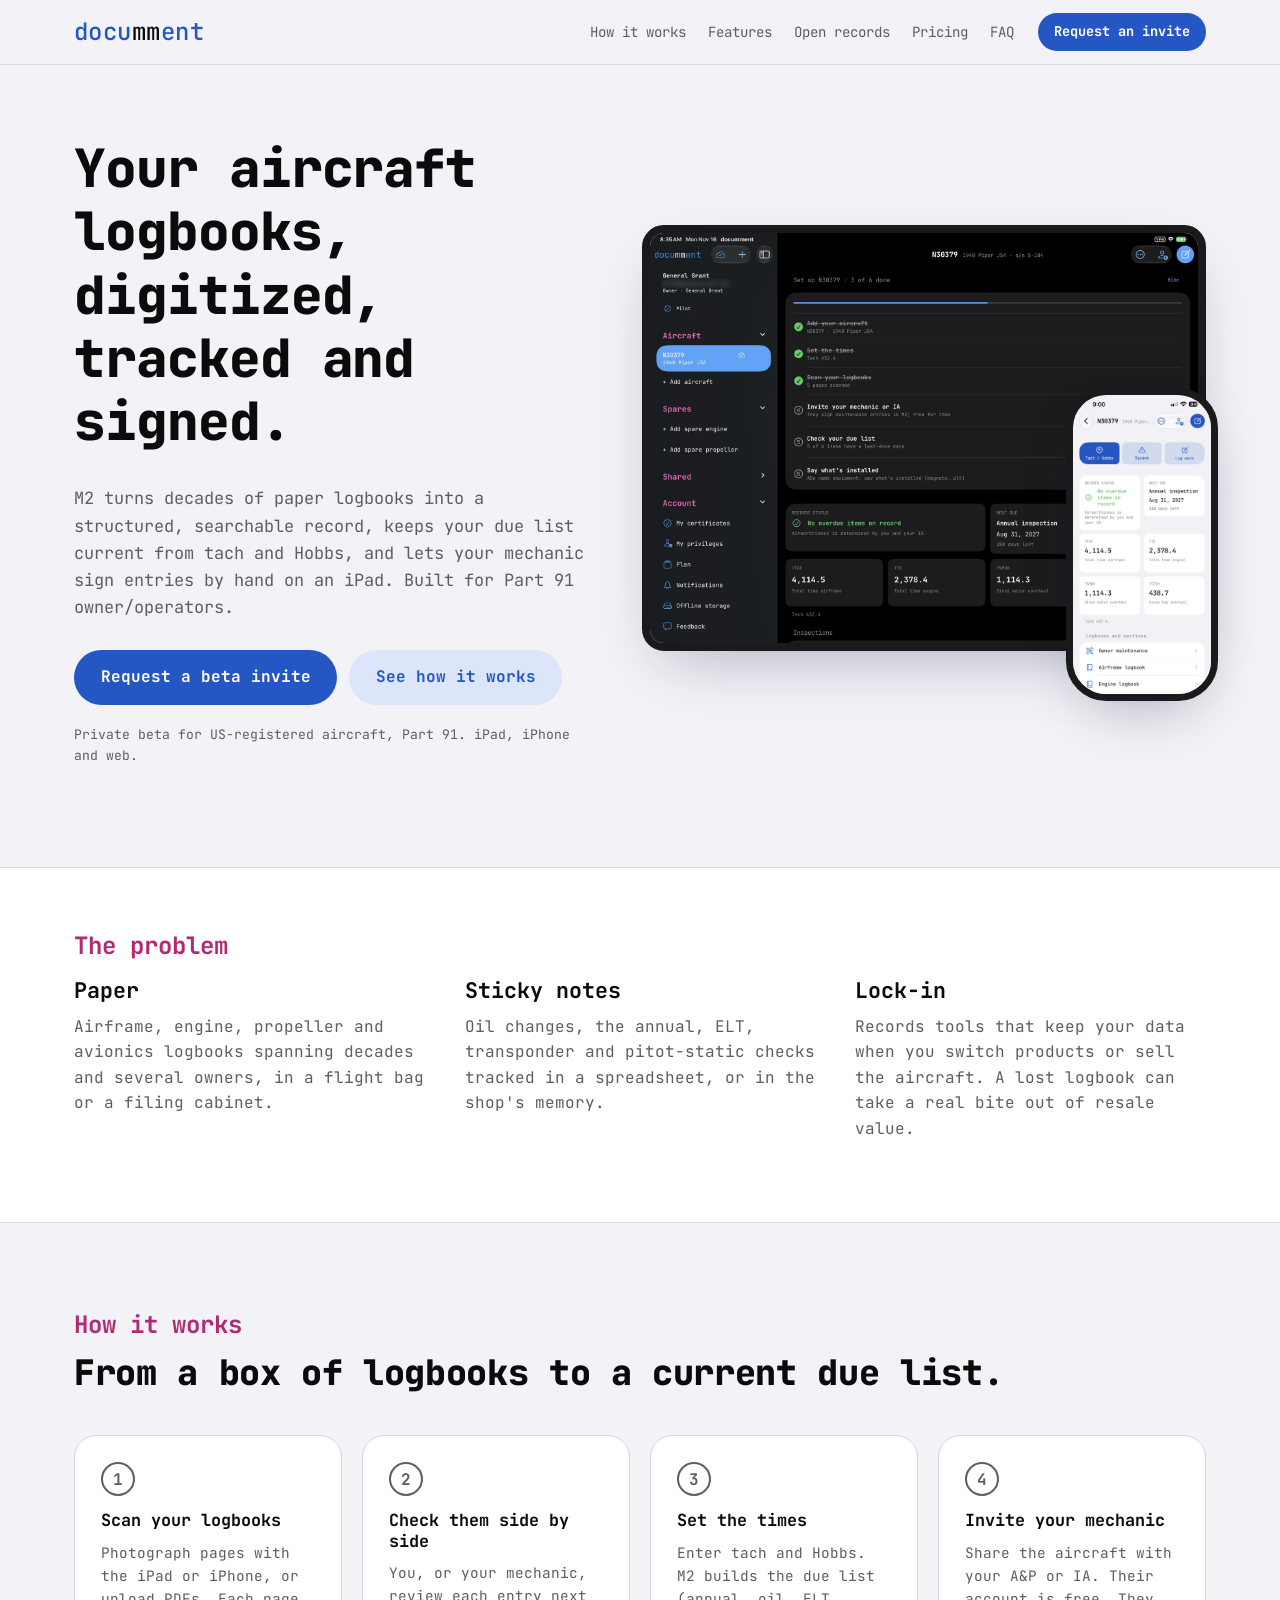
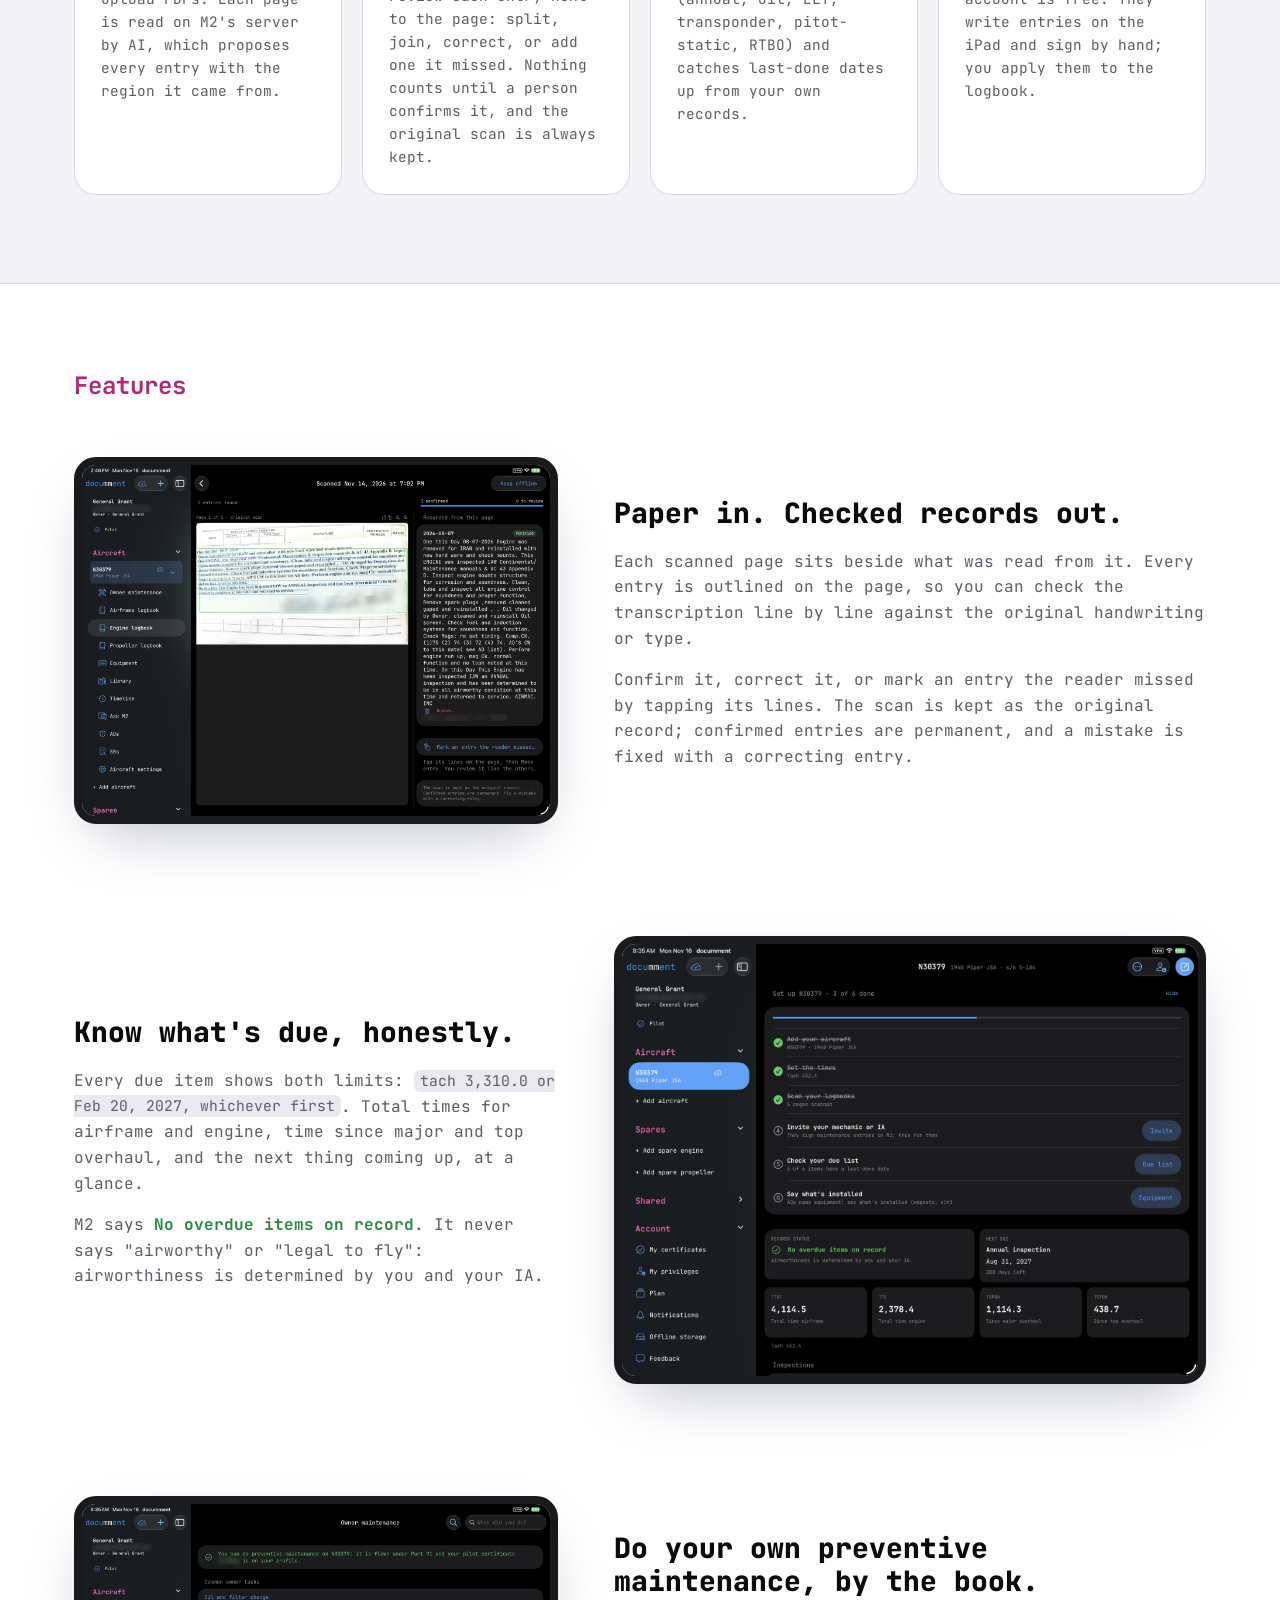
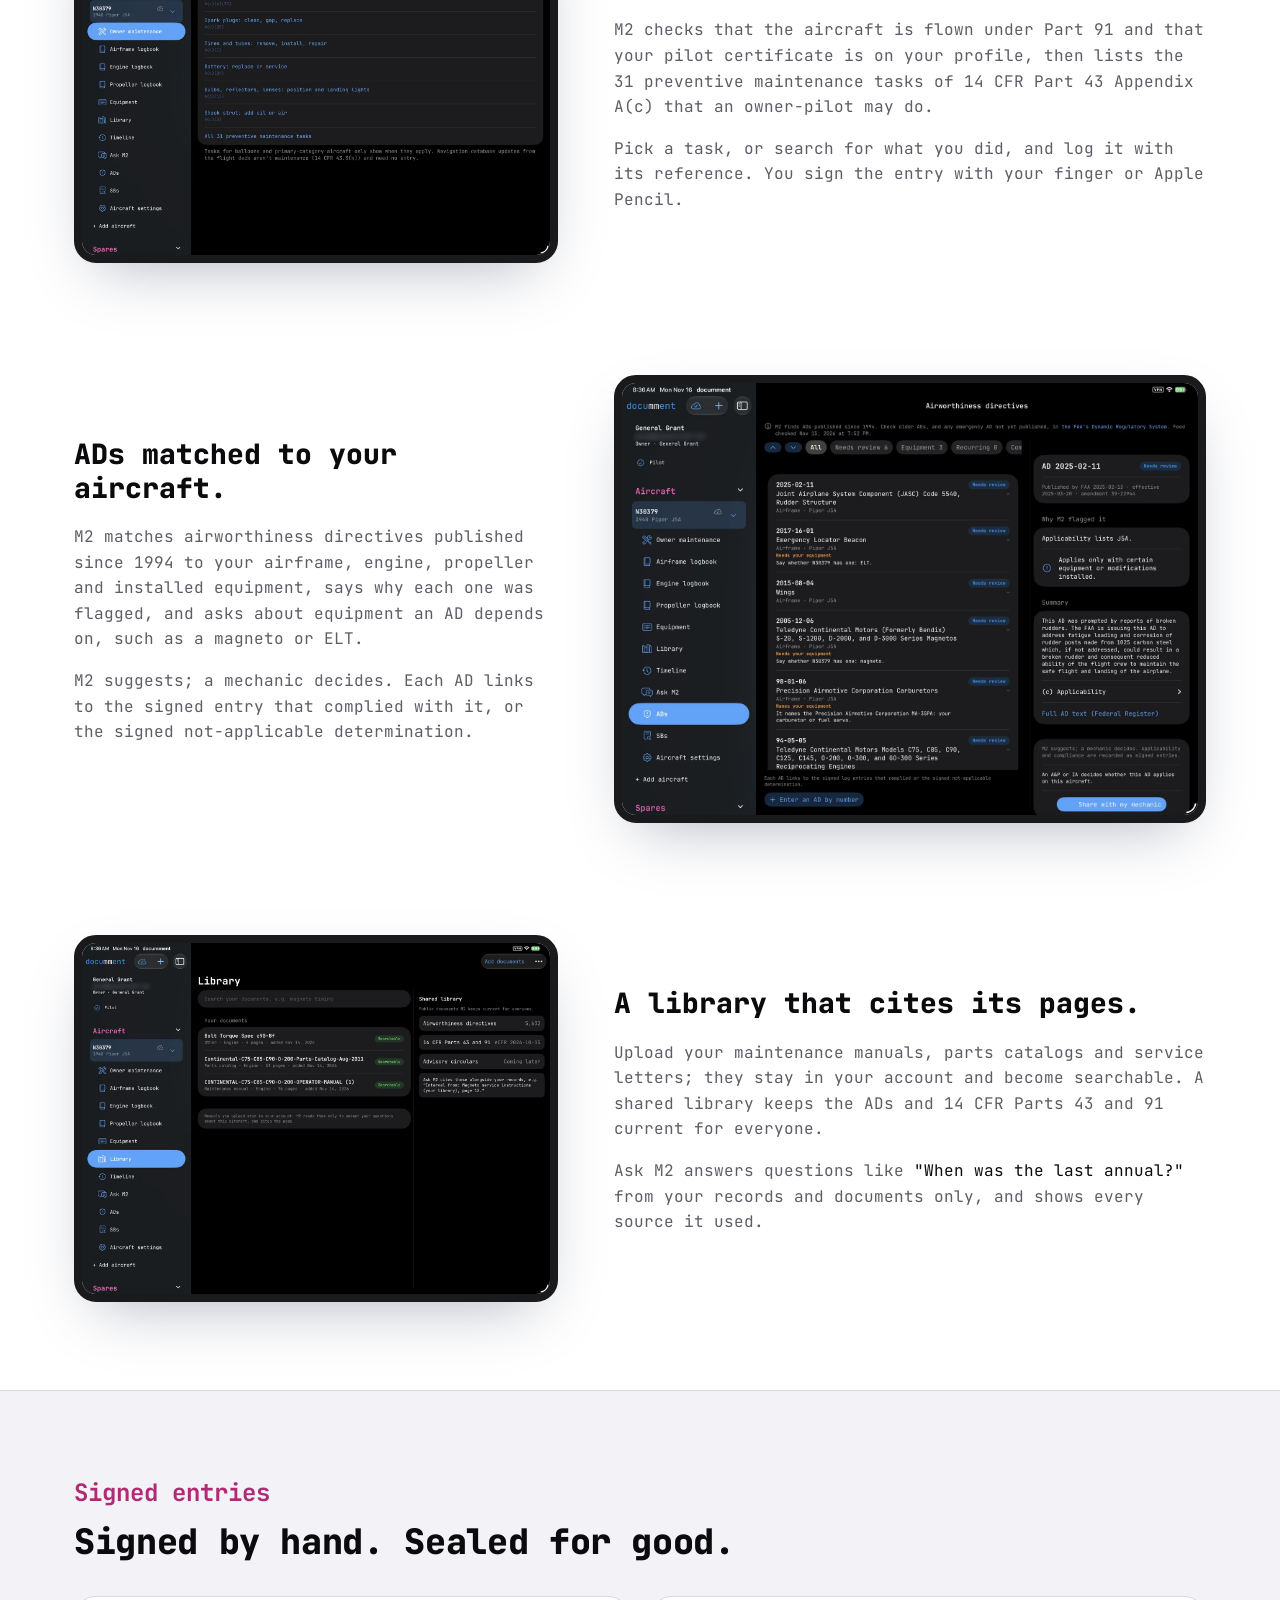
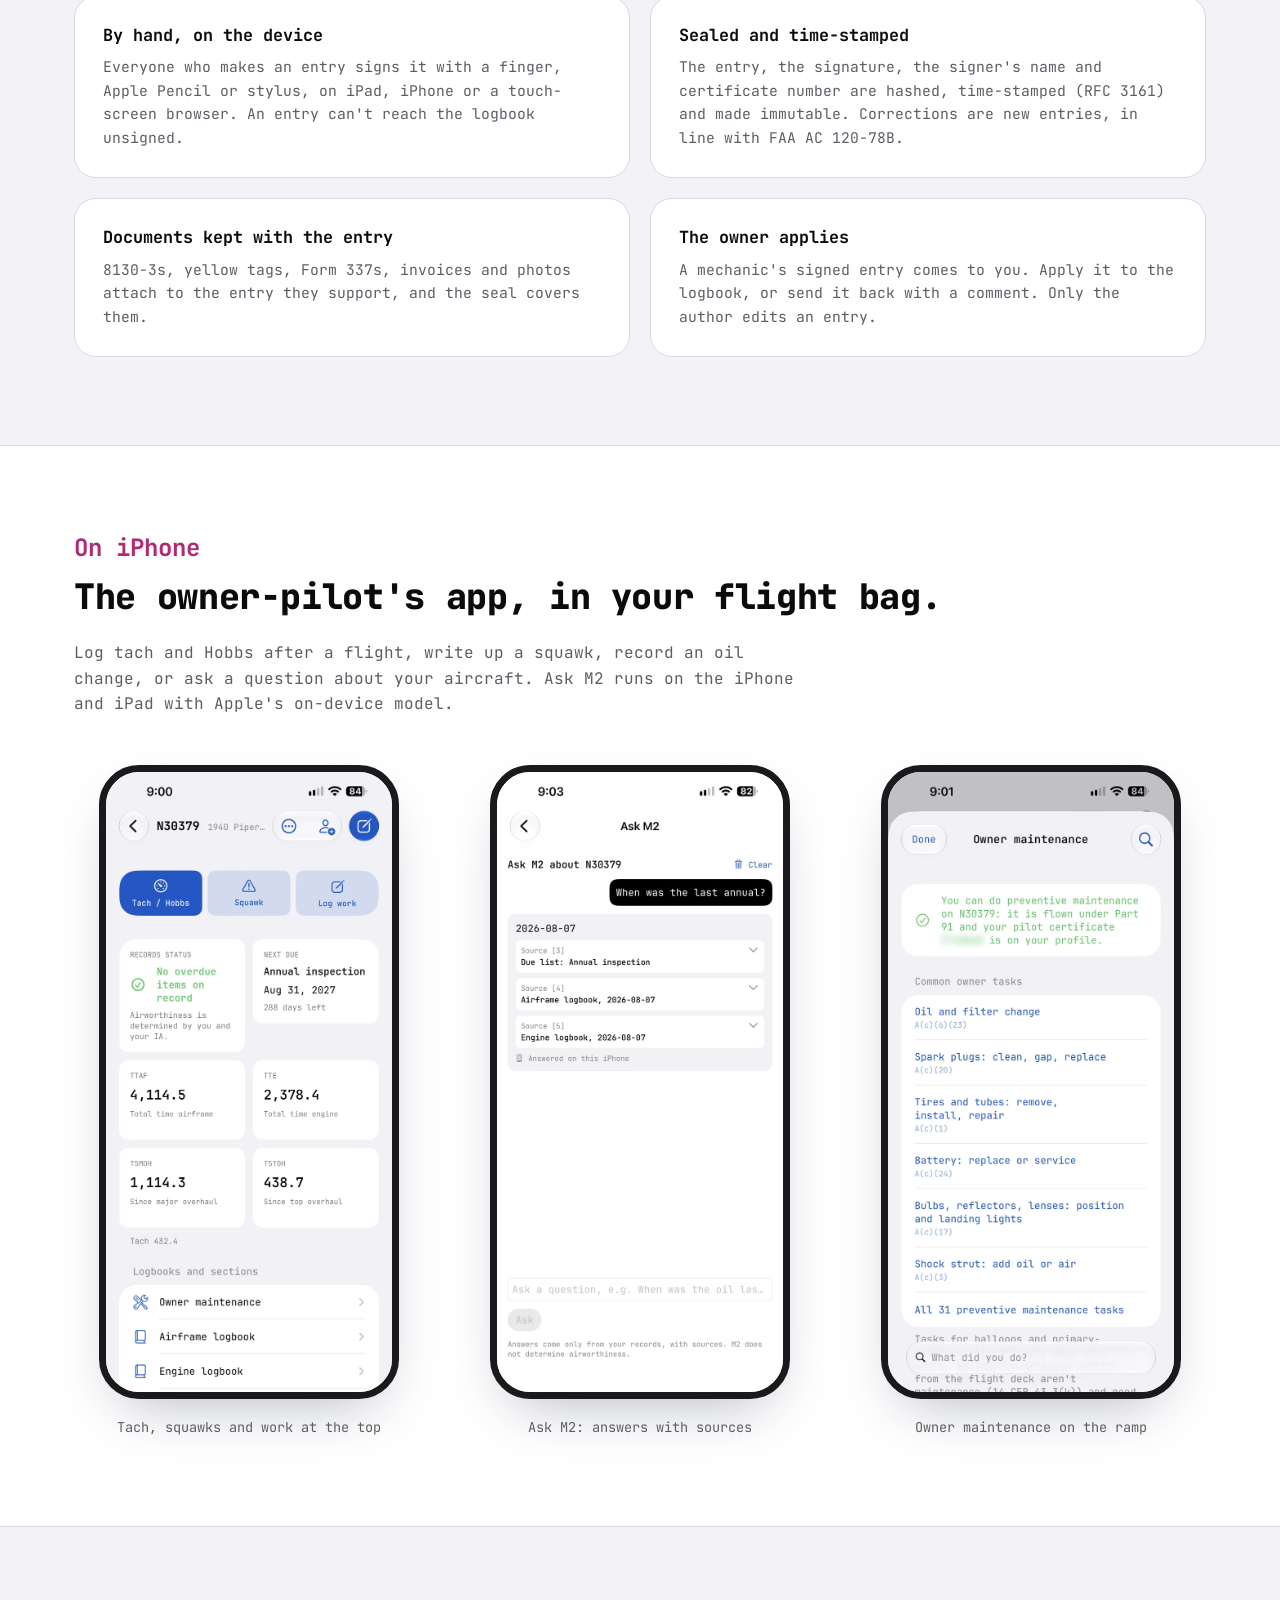
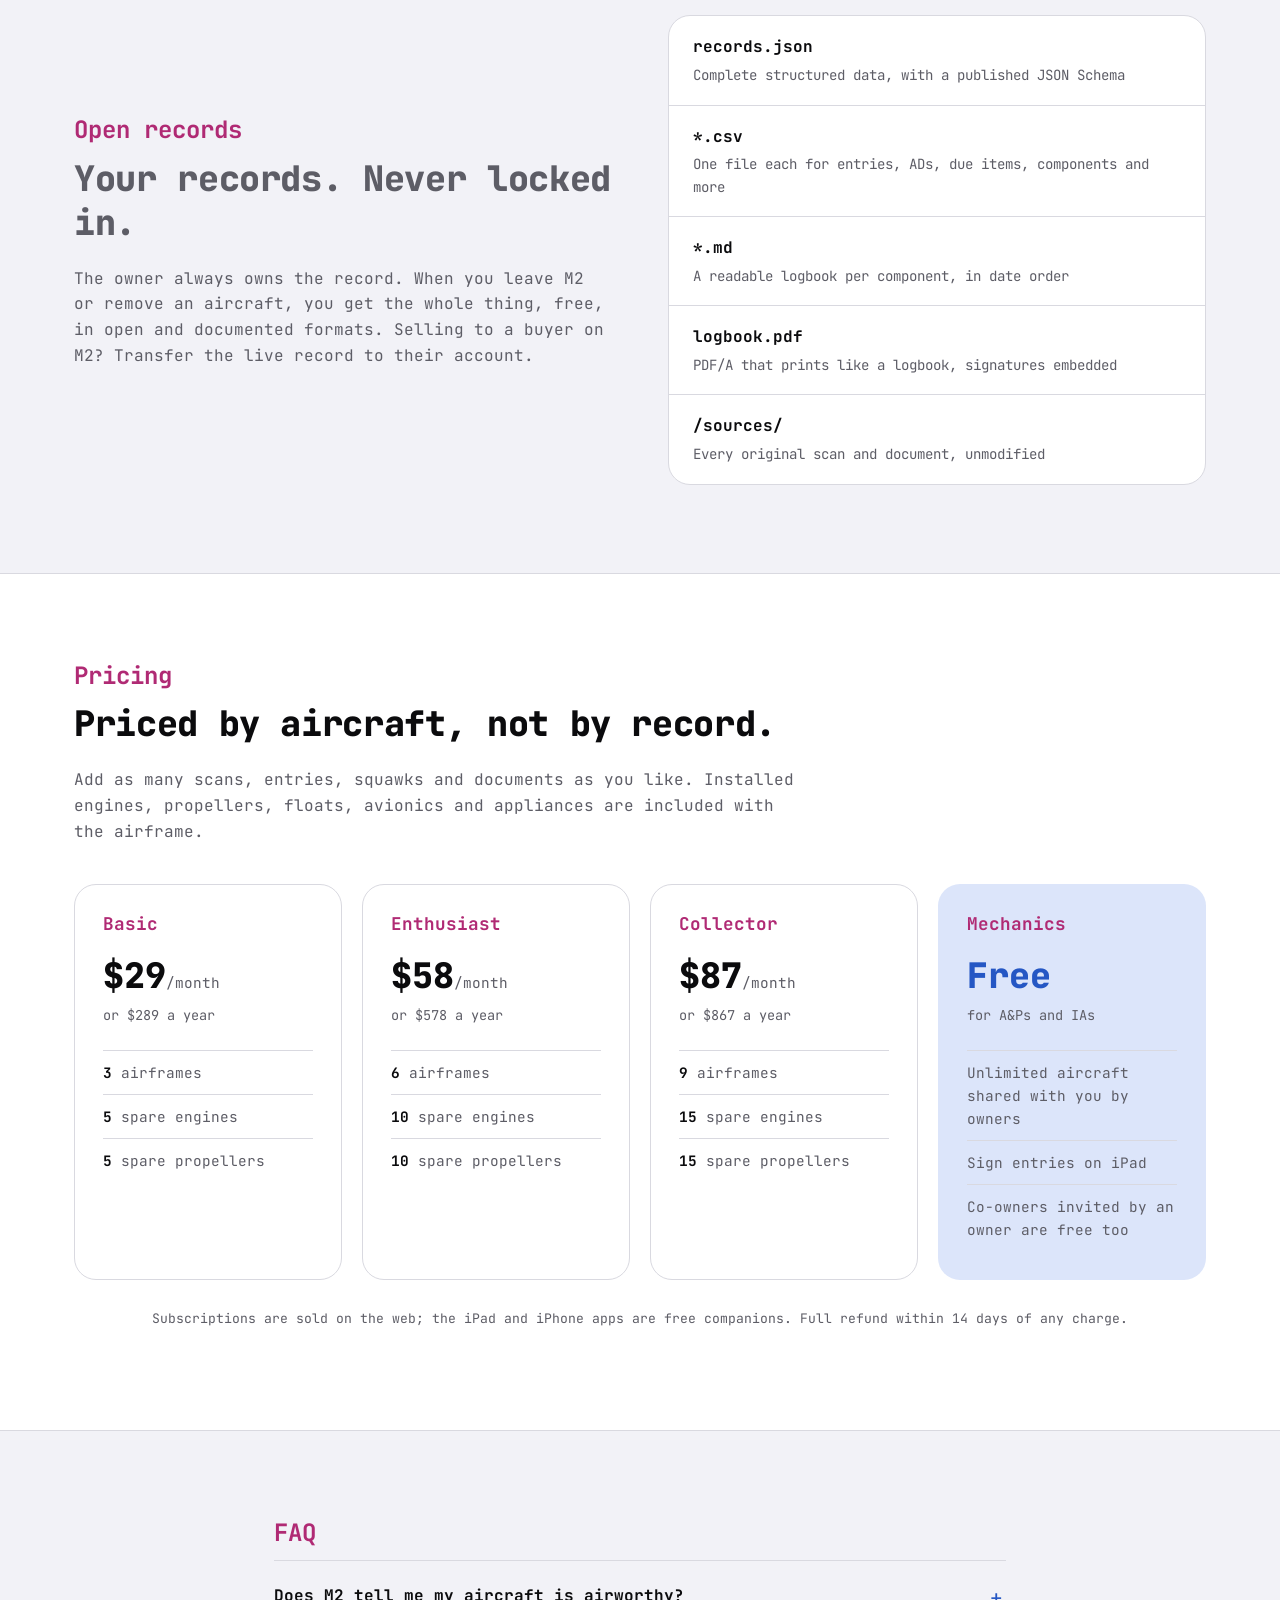
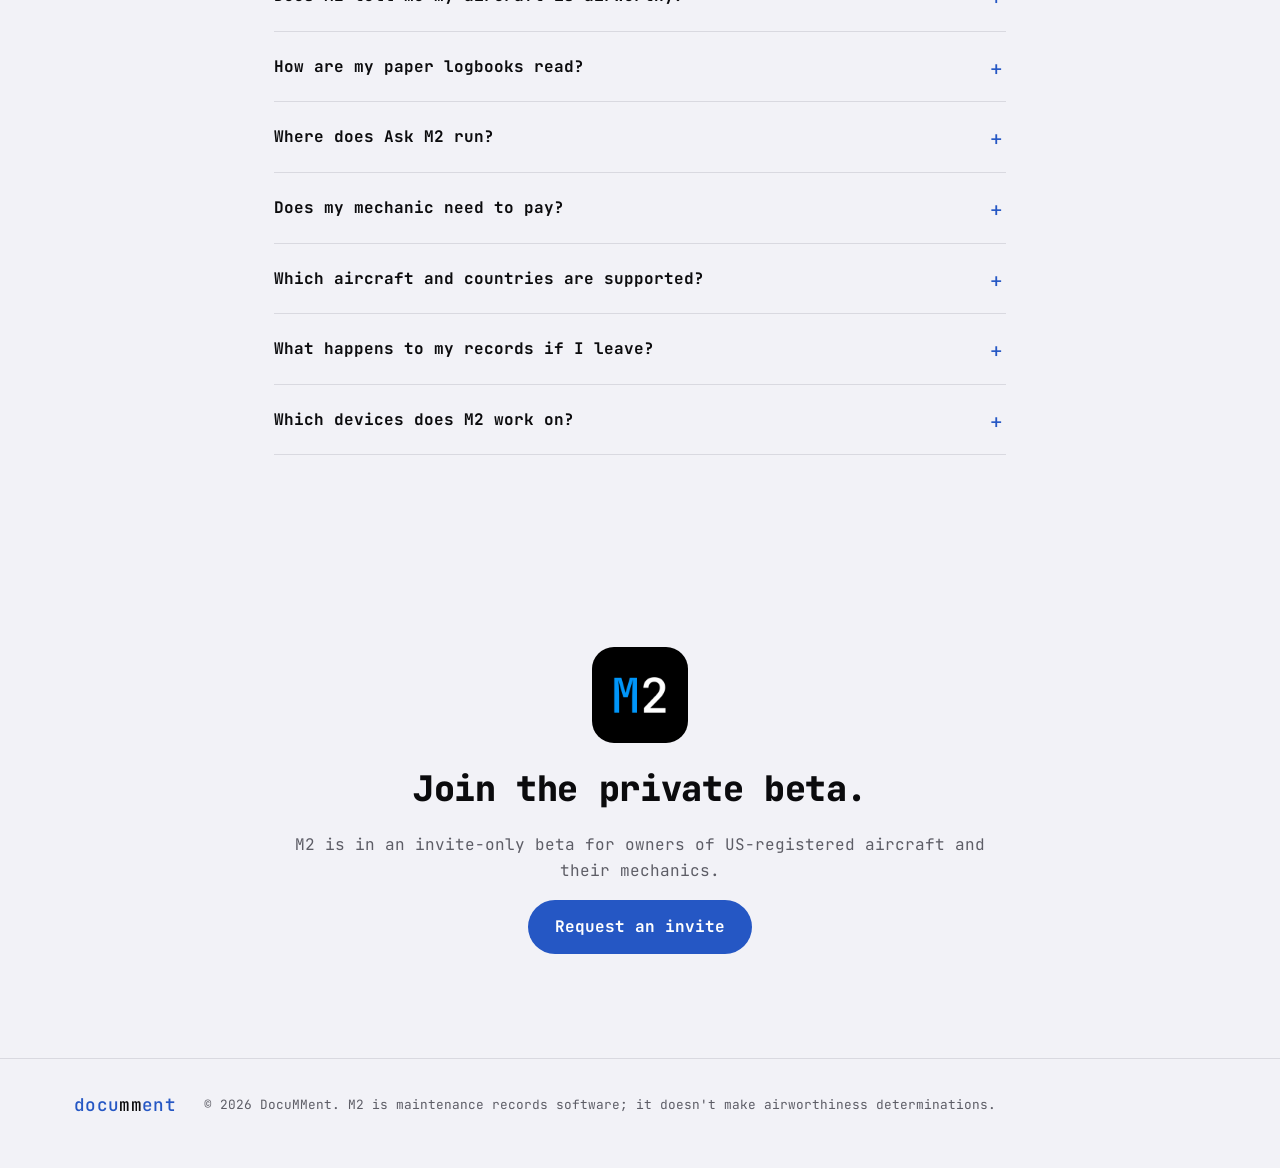
==== commit 7b6fd4ec: "Describe audience as Part 91 owner/operators Replace "privately operated aircraft" with "Part 91 own" ====
--- a/index.html
+++ b/index.html
@@ -4,10 +4,10 @@
   <meta charset="utf-8">
   <meta name="viewport" content="width=device-width, initial-scale=1">
   <title>M2 by DocuMMent: aircraft maintenance records</title>
-  <meta name="description" content="M2 turns your paper aircraft logbooks into structured, signed, searchable records, tracks what's due, and never locks you in. For privately operated aircraft. iPad, iPhone and web.">
+  <meta name="description" content="M2 turns your paper aircraft logbooks into structured, signed, searchable records, tracks what's due, and never locks you in. Built for Part 91 owner/operators. iPad, iPhone and web.">
   <meta name="theme-color" content="#000000">
   <meta property="og:title" content="M2 by DocuMMent">
-  <meta property="og:description" content="Your aircraft logbooks, digitized, tracked and signed. For privately operated aircraft.">
+  <meta property="og:description" content="Your aircraft logbooks, digitized, tracked and signed. Built for Part 91 owner/operators.">
   <meta property="og:type" content="website">
   <meta property="og:url" content="https://www.documment.com/">
   <meta property="og:image" content="https://www.documment.com/images/ipad-dashboard.webp">
@@ -41,7 +41,7 @@
     <div class="wrap hero-grid">
       <div class="hero-copy">
         <h1>Your aircraft logbooks, digitized, tracked and signed.</h1>
-        <p class="lede">M2 turns decades of paper logbooks into a structured, searchable record, keeps your due list current from tach and Hobbs, and lets your mechanic sign entries by hand on an iPad. Built for privately operated aircraft.</p>
+        <p class="lede">M2 turns decades of paper logbooks into a structured, searchable record, keeps your due list current from tach and Hobbs, and lets your mechanic sign entries by hand on an iPad. Built for Part 91 owner/operators.</p>
         <div class="hero-actions">
           <a class="btn" href="mailto:hello@documment.com?subject=M2%20private%20beta">Request a beta invite</a>
           <a class="btn btn-ghost" href="#how">See how it works</a>
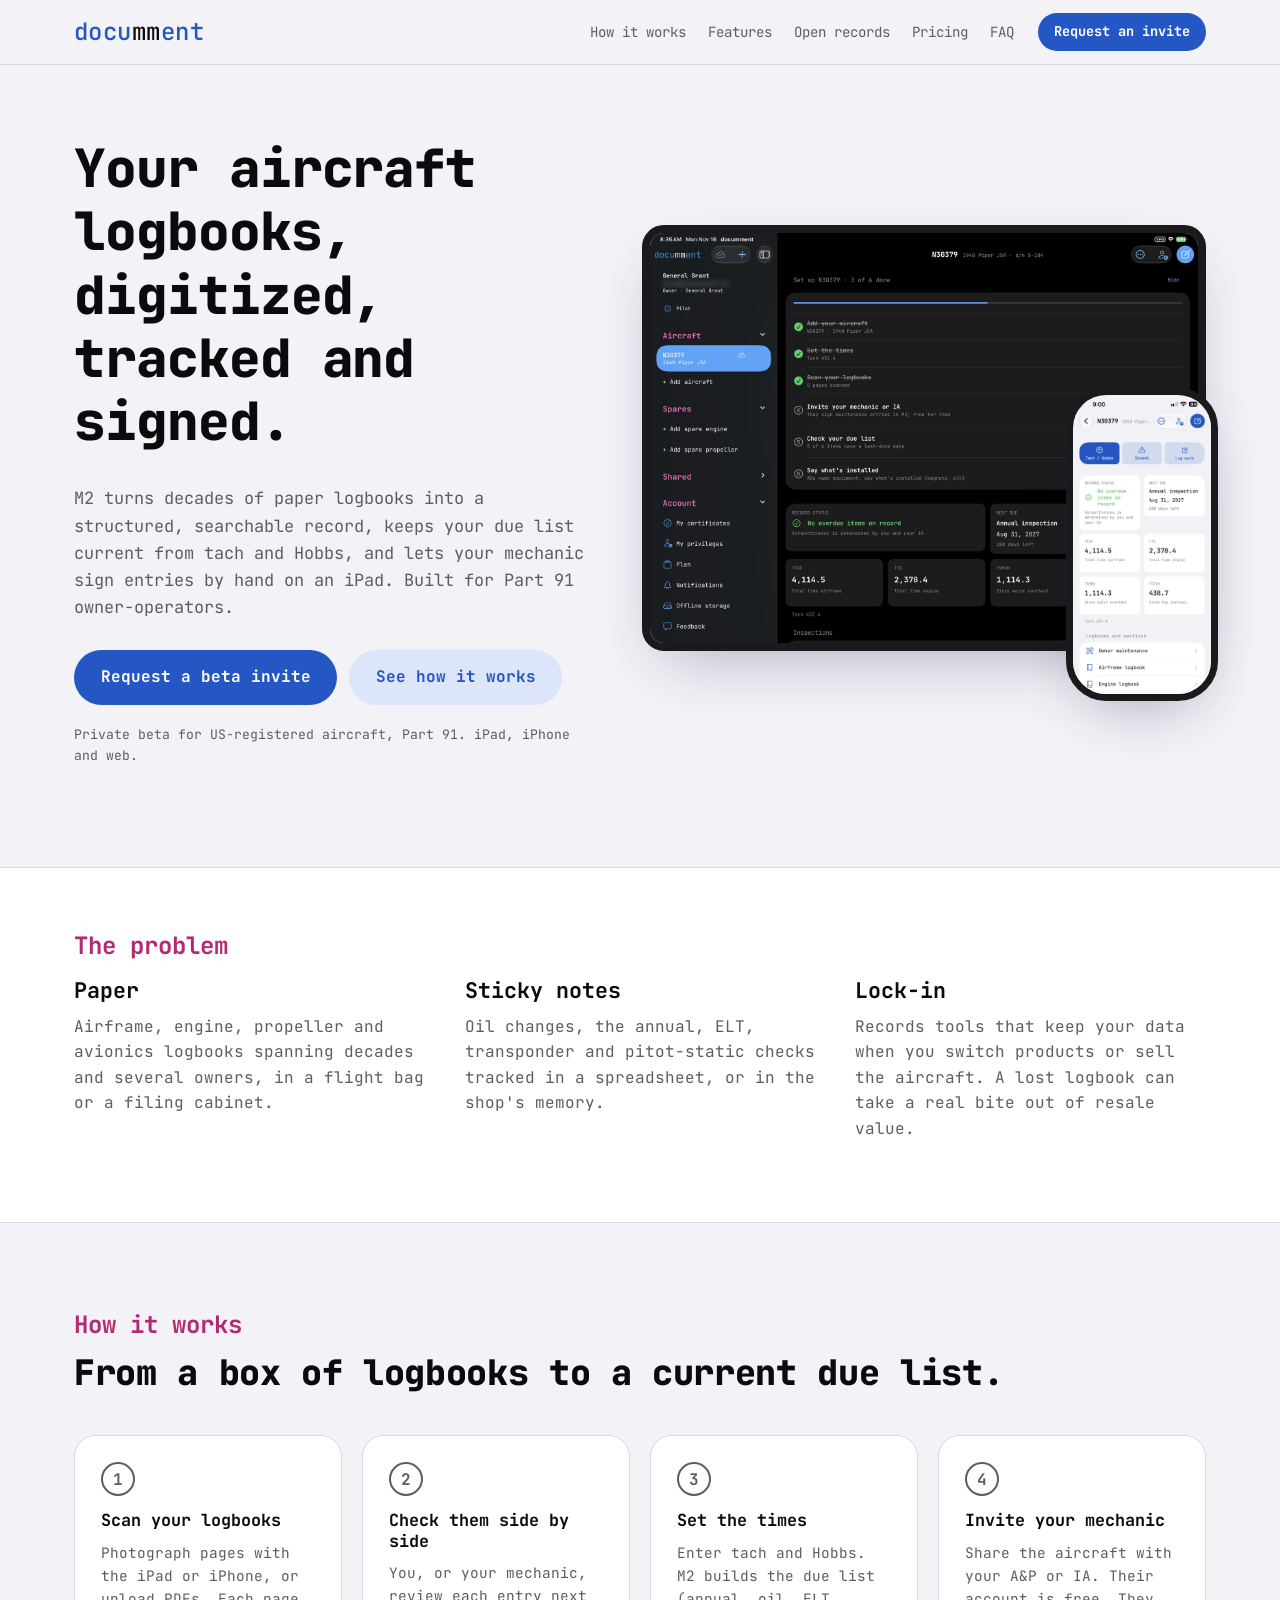
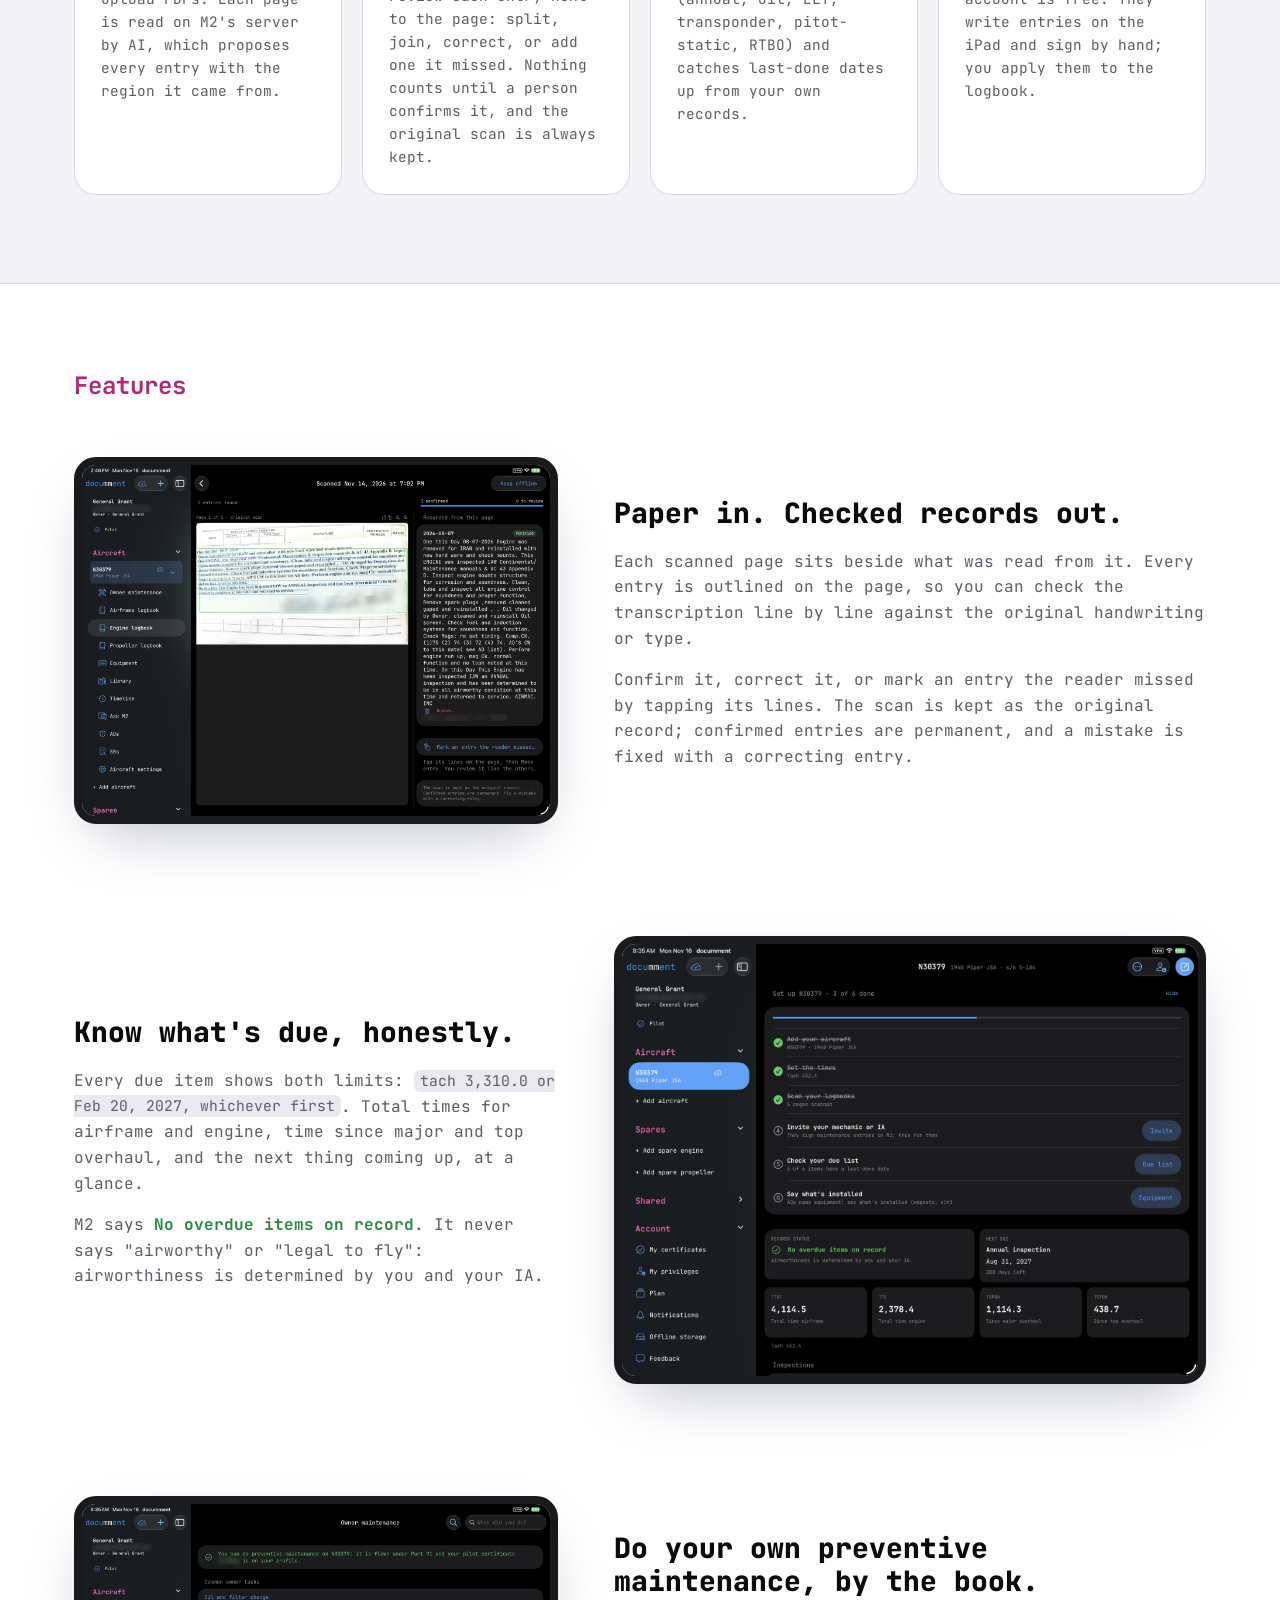
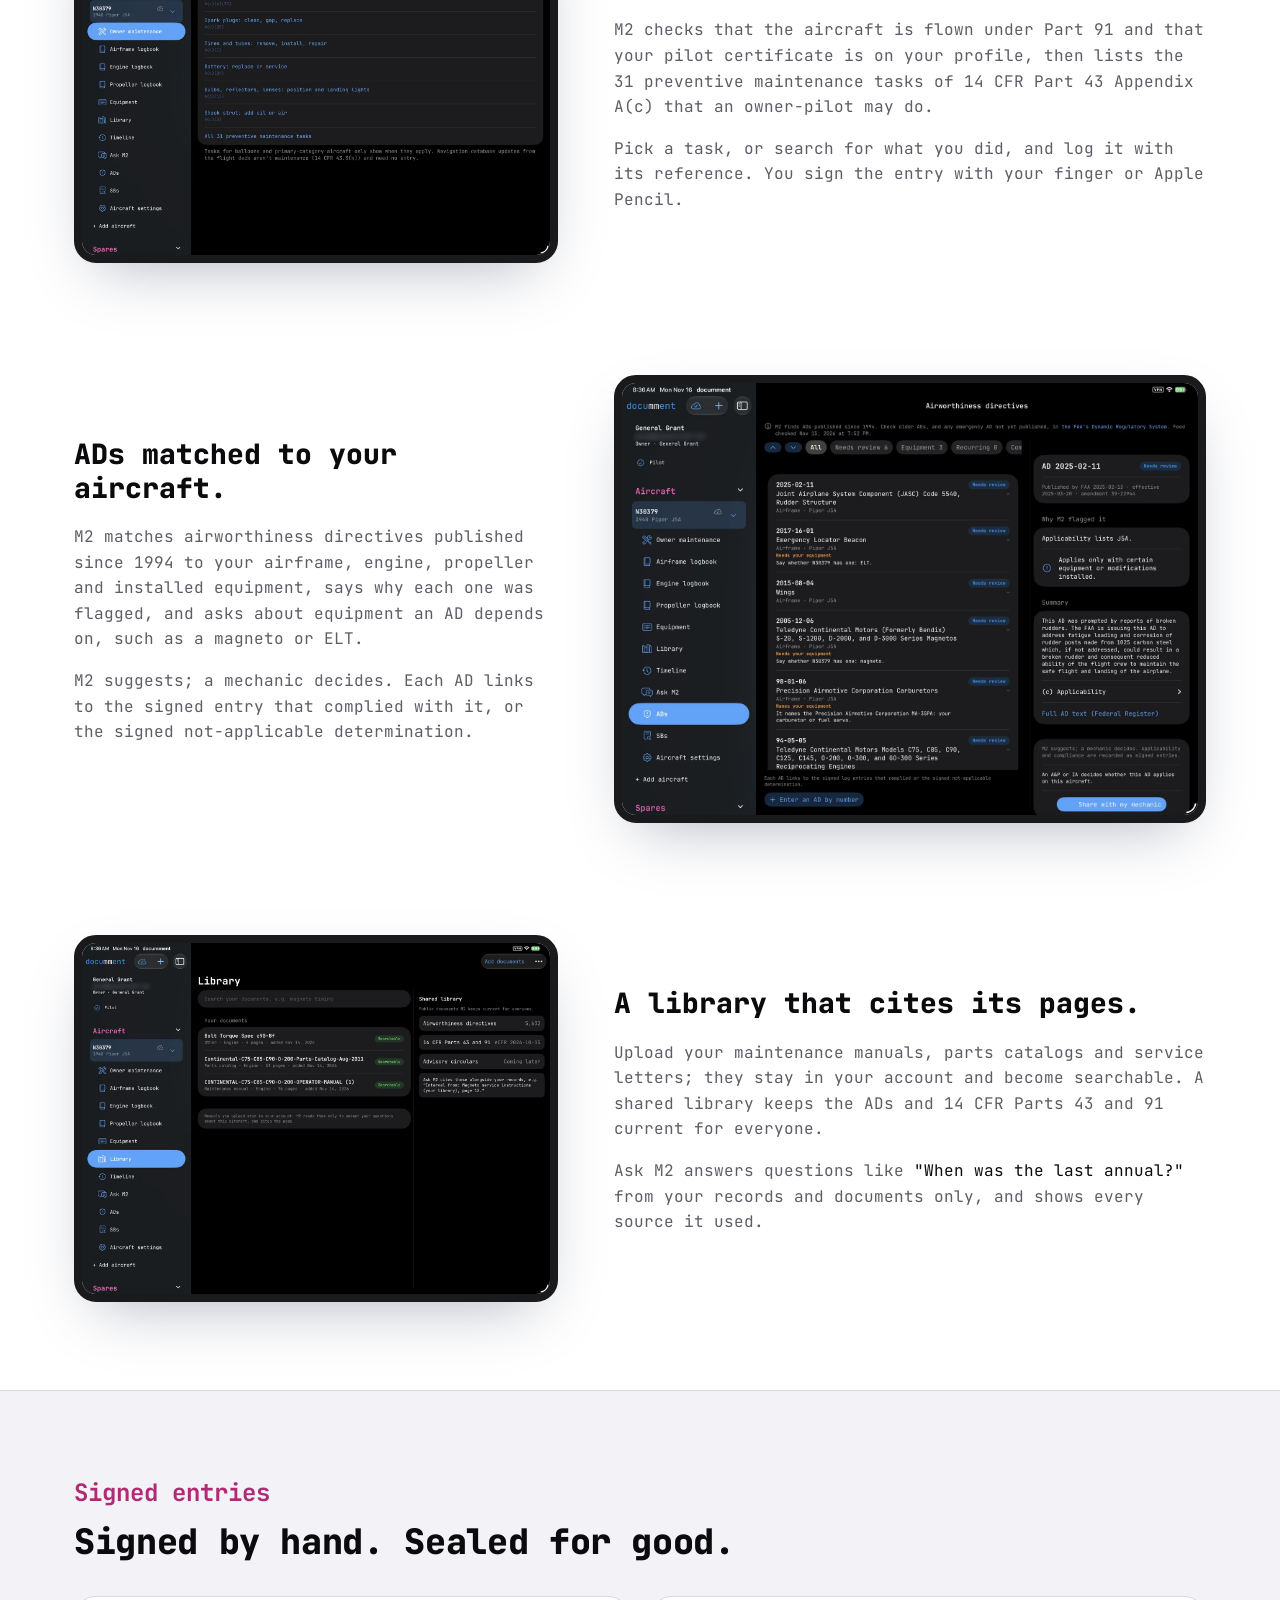
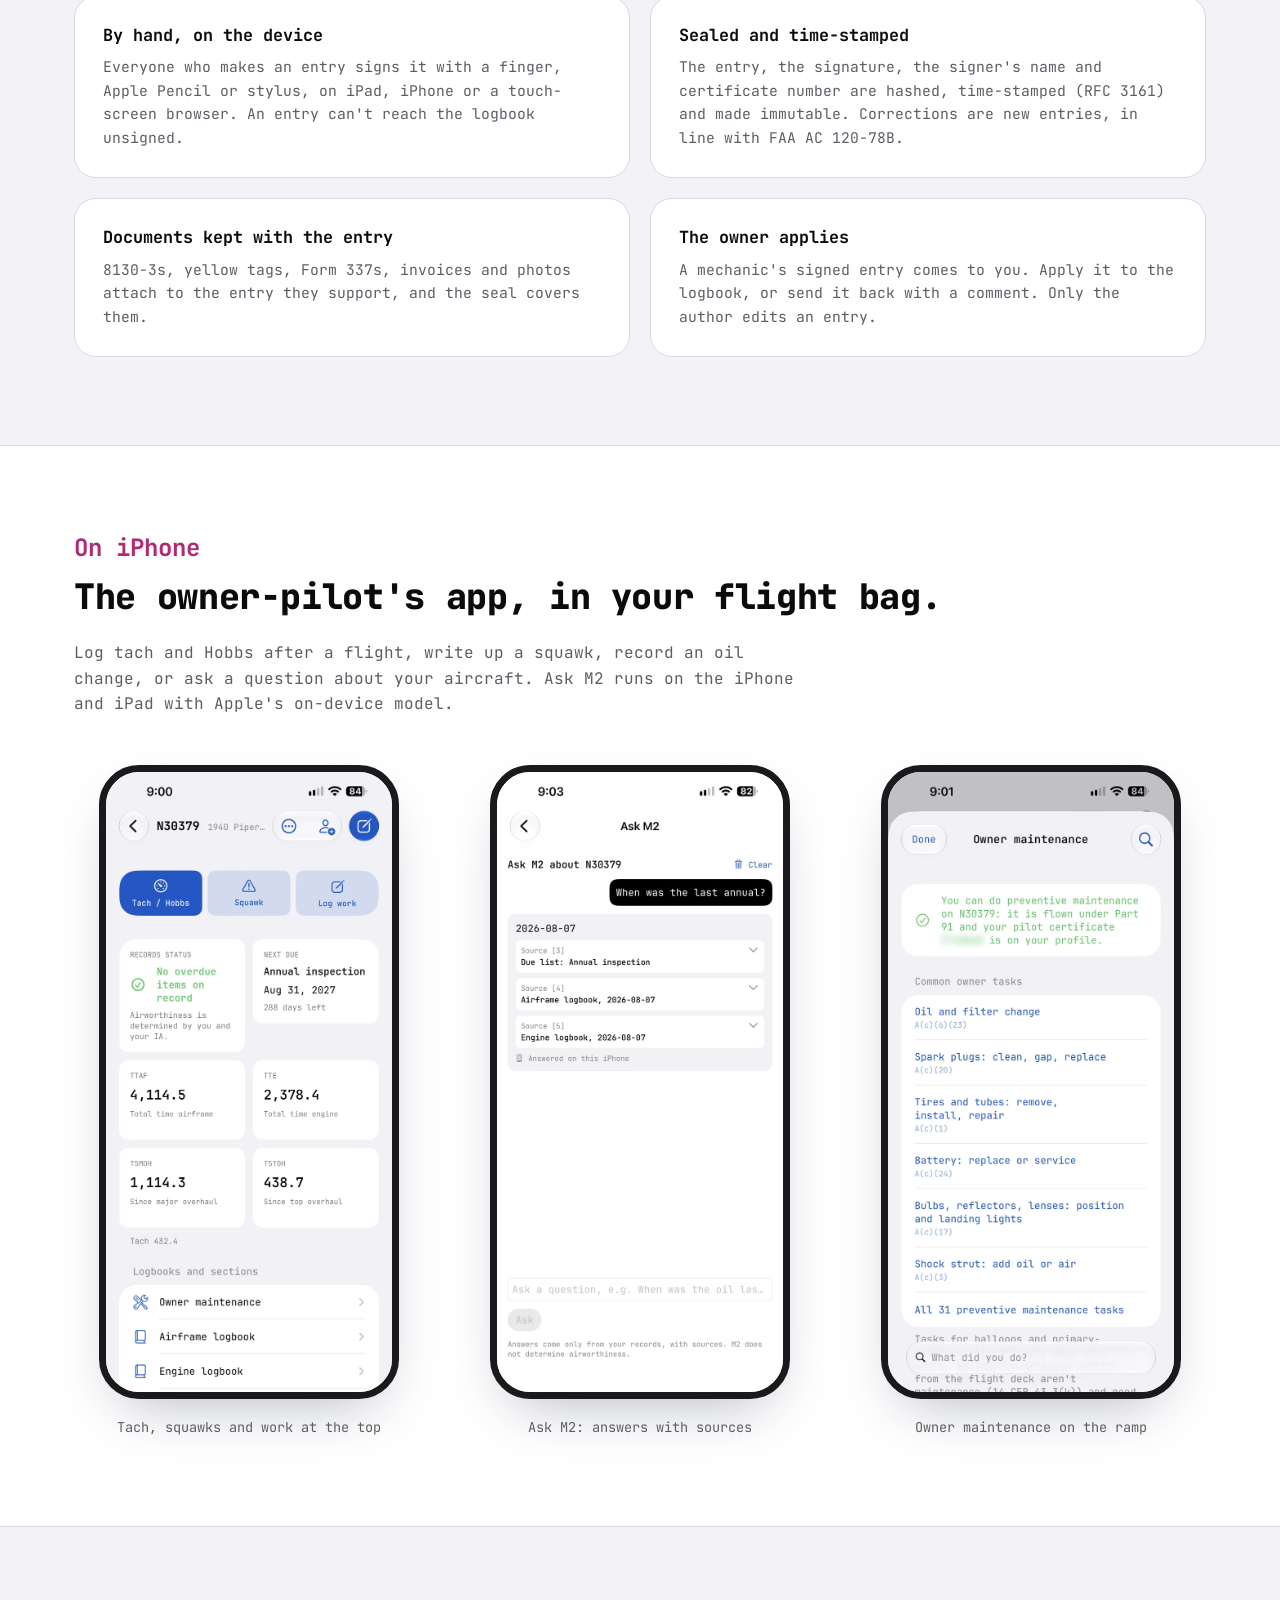
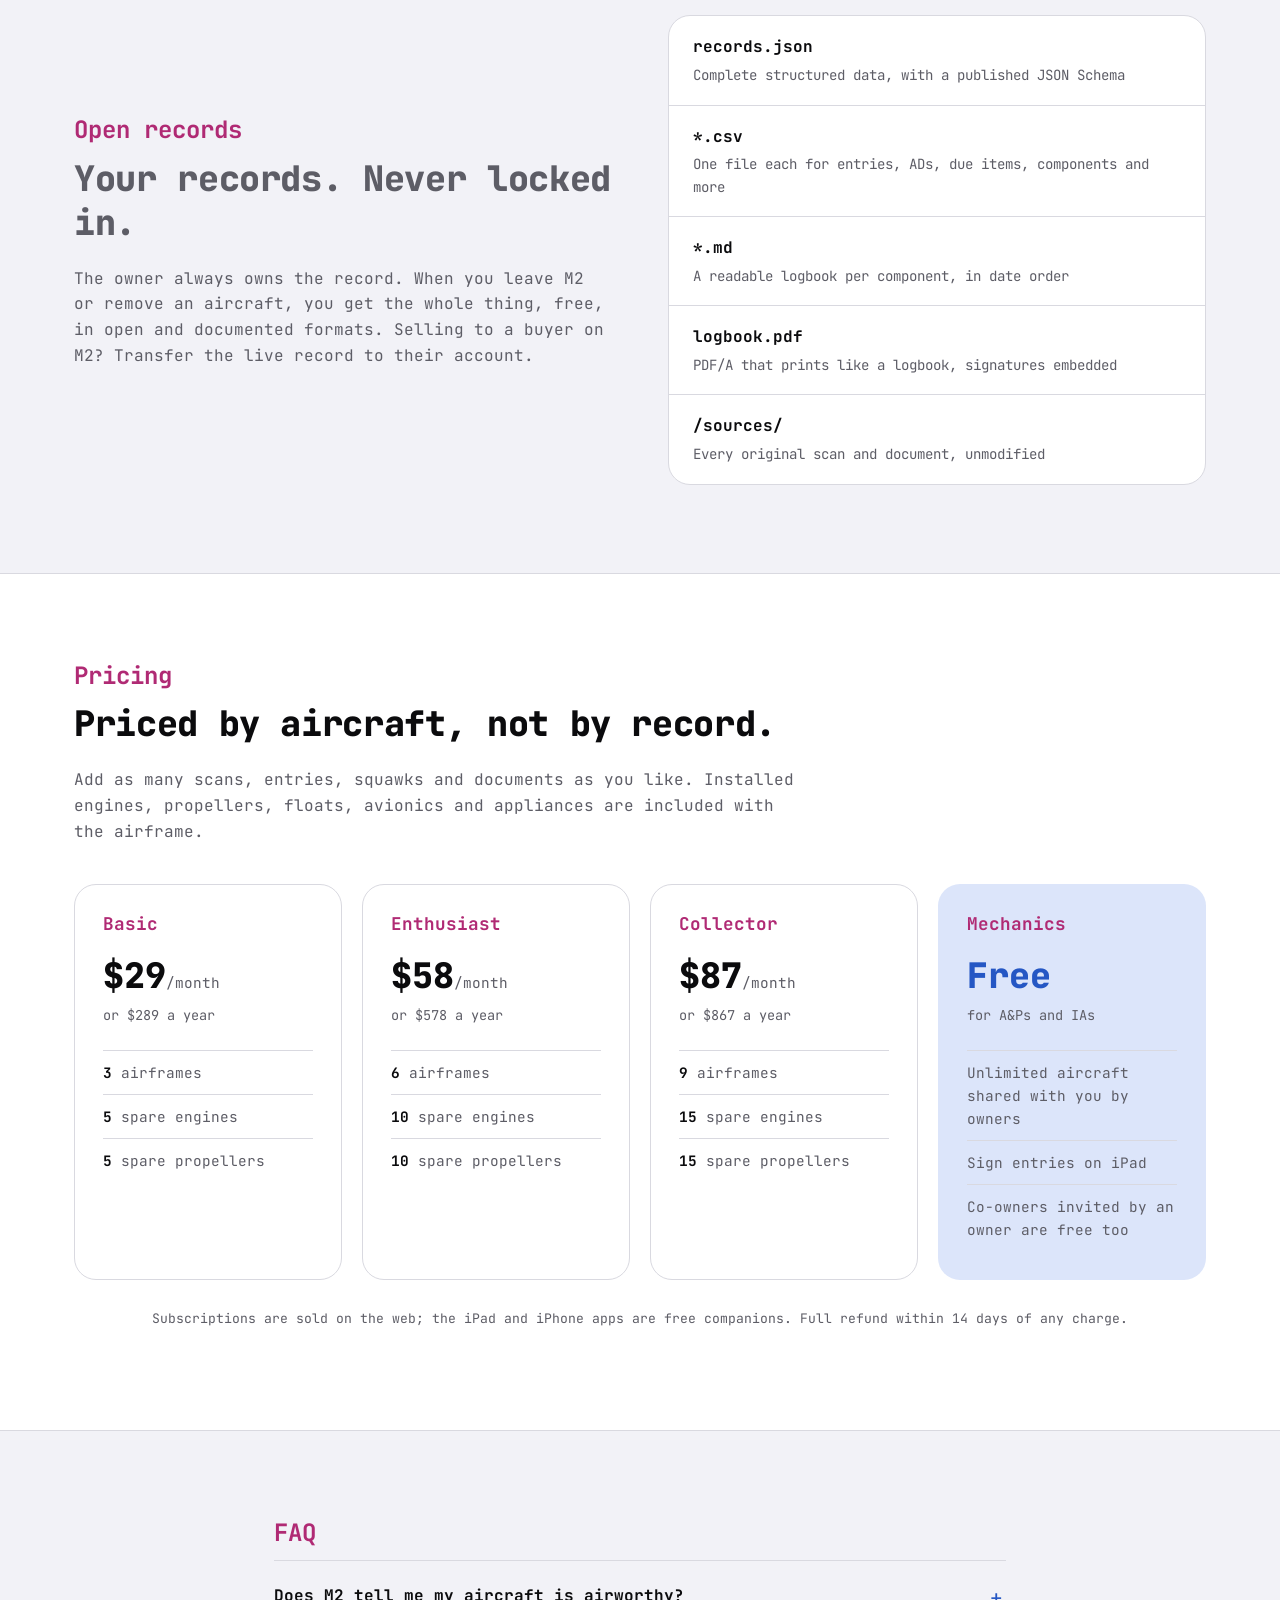
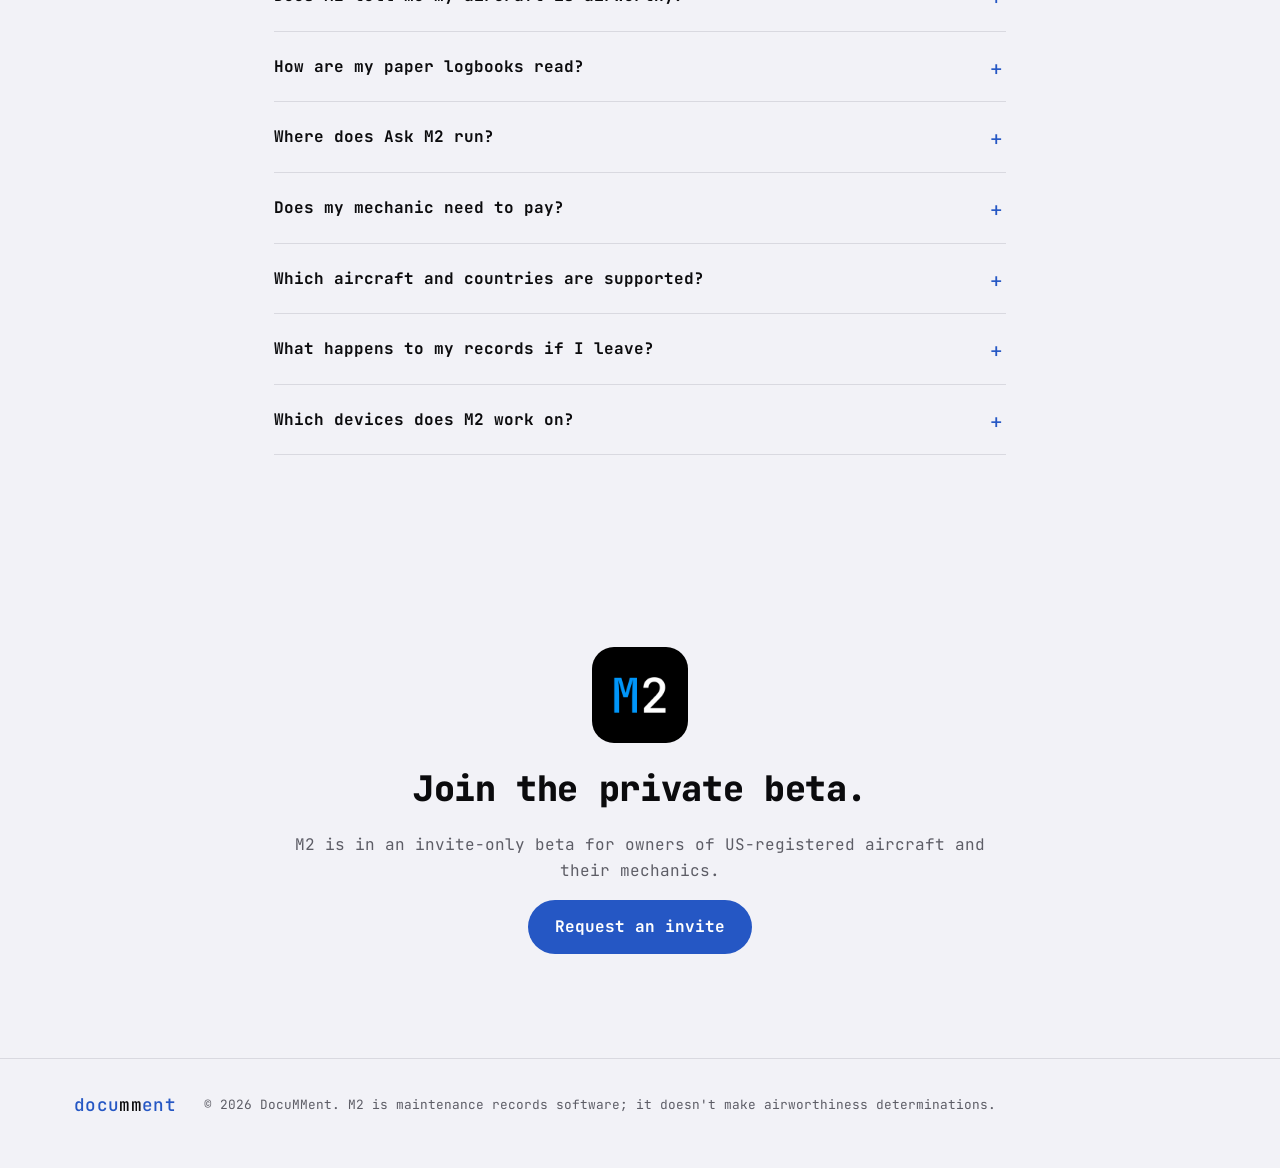
==== commit 1ddb0f52: "Hyphenate owner-operators in audience line Use the standard hyphenated compound in the home page led" ====
--- a/index.html
+++ b/index.html
@@ -4,10 +4,10 @@
   <meta charset="utf-8">
   <meta name="viewport" content="width=device-width, initial-scale=1">
   <title>M2 by DocuMMent: aircraft maintenance records</title>
-  <meta name="description" content="M2 turns your paper aircraft logbooks into structured, signed, searchable records, tracks what's due, and never locks you in. Built for Part 91 owner/operators. iPad, iPhone and web.">
+  <meta name="description" content="M2 turns your paper aircraft logbooks into structured, signed, searchable records, tracks what's due, and never locks you in. Built for Part 91 owner-operators. iPad, iPhone and web.">
   <meta name="theme-color" content="#000000">
   <meta property="og:title" content="M2 by DocuMMent">
-  <meta property="og:description" content="Your aircraft logbooks, digitized, tracked and signed. Built for Part 91 owner/operators.">
+  <meta property="og:description" content="Your aircraft logbooks, digitized, tracked and signed. Built for Part 91 owner-operators.">
   <meta property="og:type" content="website">
   <meta property="og:url" content="https://www.documment.com/">
   <meta property="og:image" content="https://www.documment.com/images/ipad-dashboard.webp">
@@ -41,7 +41,7 @@
     <div class="wrap hero-grid">
       <div class="hero-copy">
         <h1>Your aircraft logbooks, digitized, tracked and signed.</h1>
-        <p class="lede">M2 turns decades of paper logbooks into a structured, searchable record, keeps your due list current from tach and Hobbs, and lets your mechanic sign entries by hand on an iPad. Built for Part 91 owner/operators.</p>
+        <p class="lede">M2 turns decades of paper logbooks into a structured, searchable record, keeps your due list current from tach and Hobbs, and lets your mechanic sign entries by hand on an iPad. Built for Part 91 owner-operators.</p>
         <div class="hero-actions">
           <a class="btn" href="mailto:hello@documment.com?subject=M2%20private%20beta">Request a beta invite</a>
           <a class="btn btn-ghost" href="#how">See how it works</a>
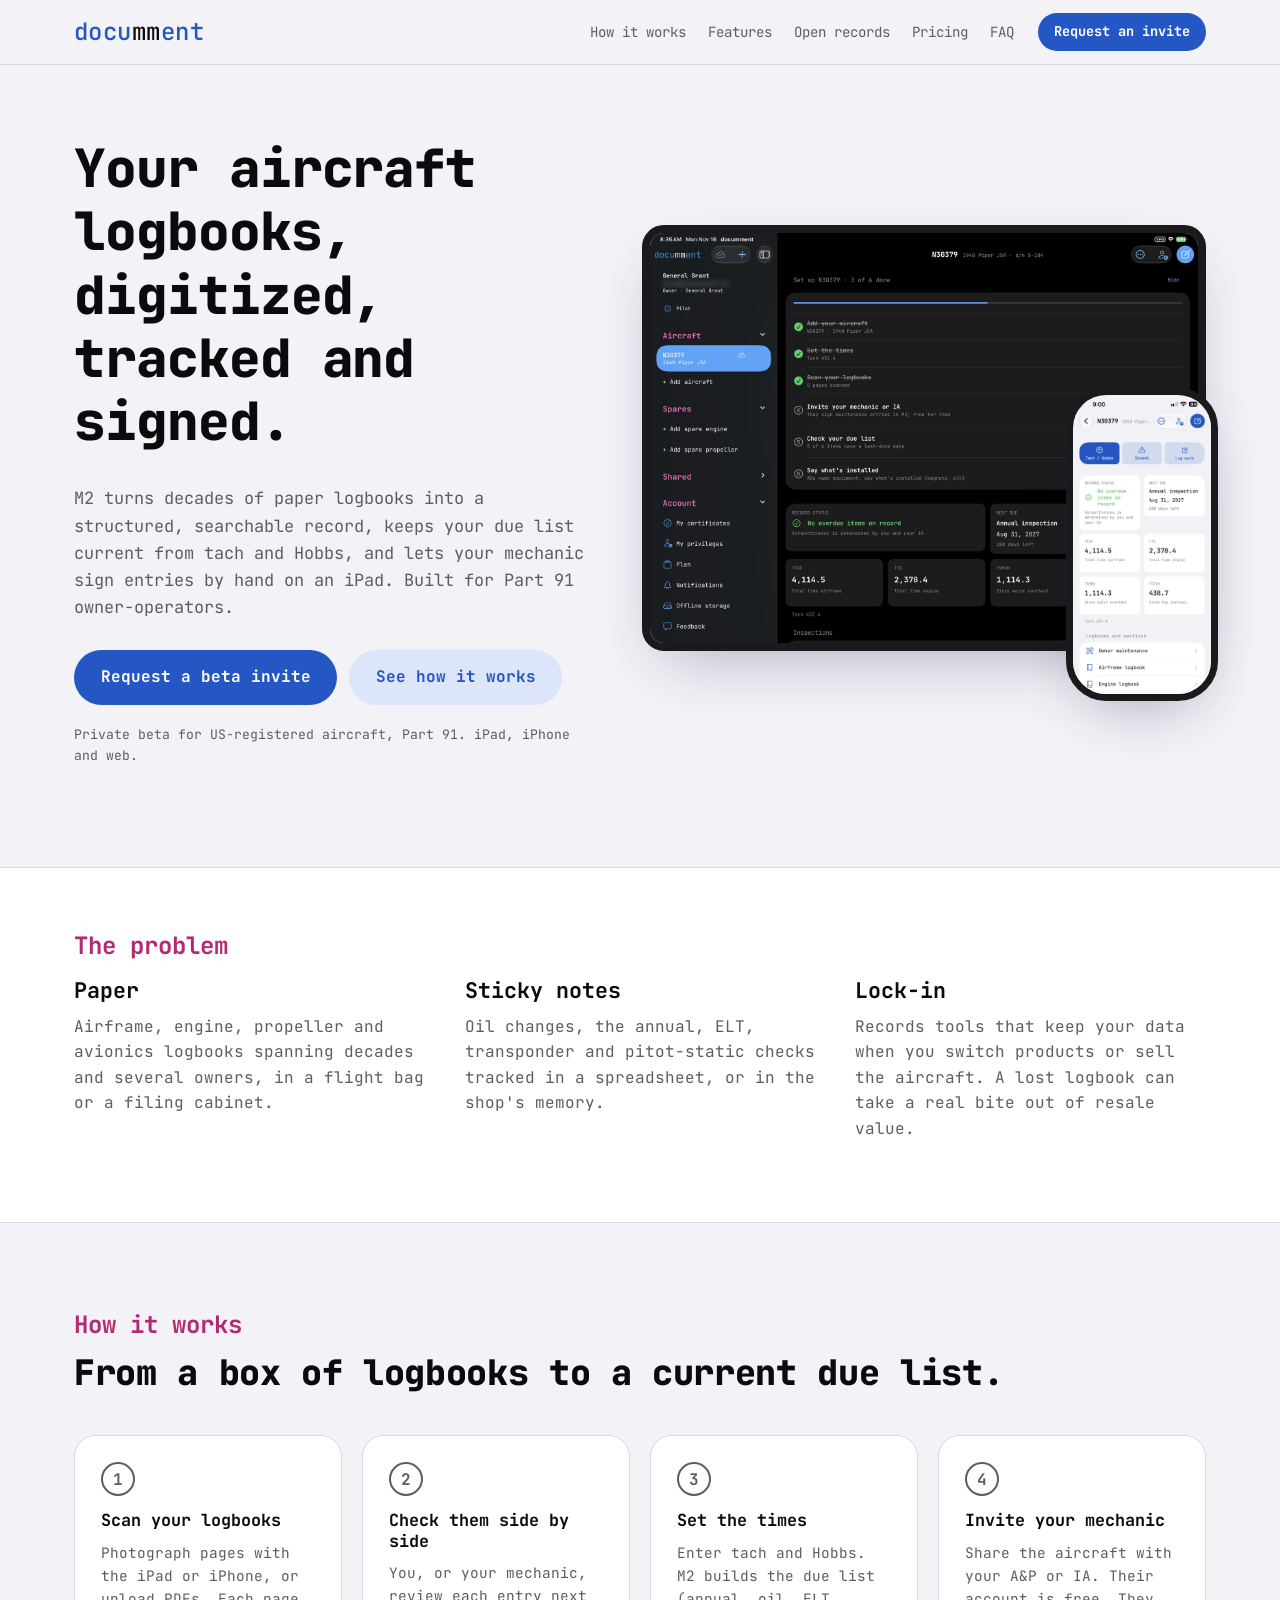
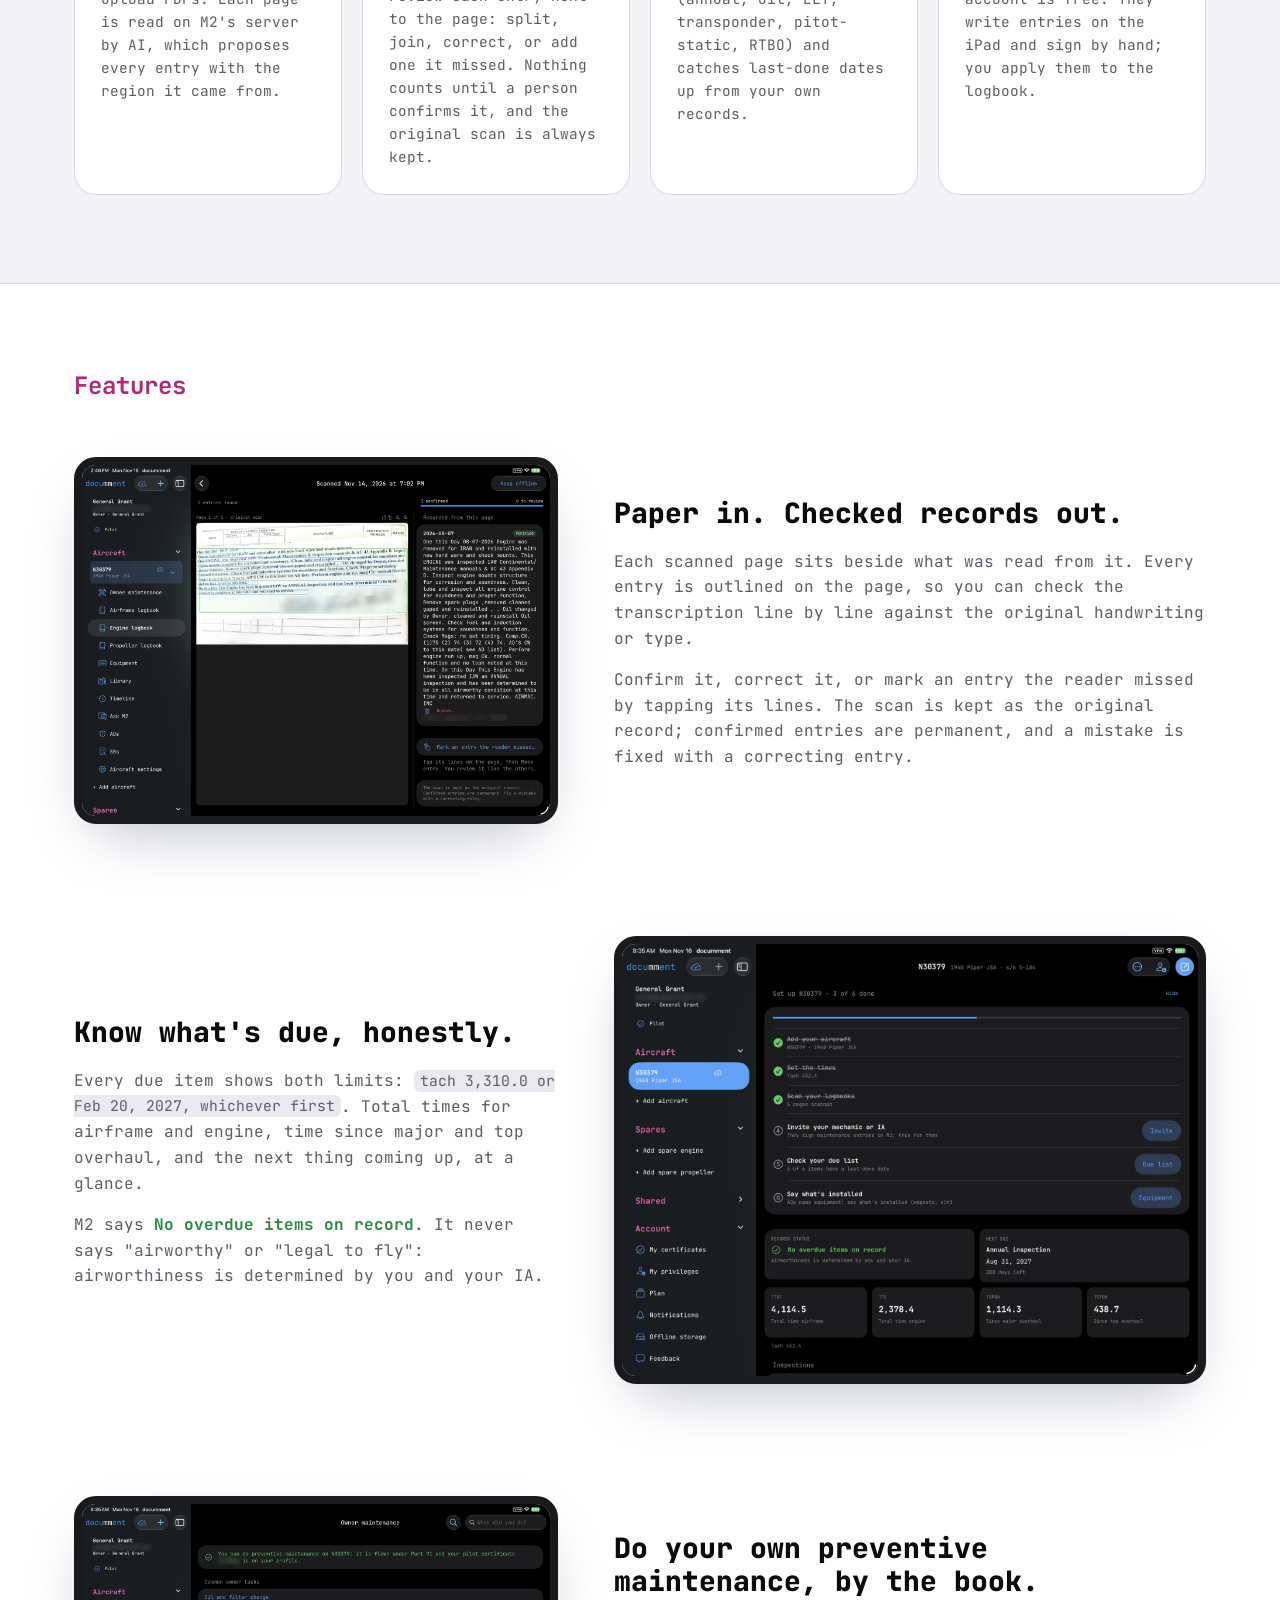
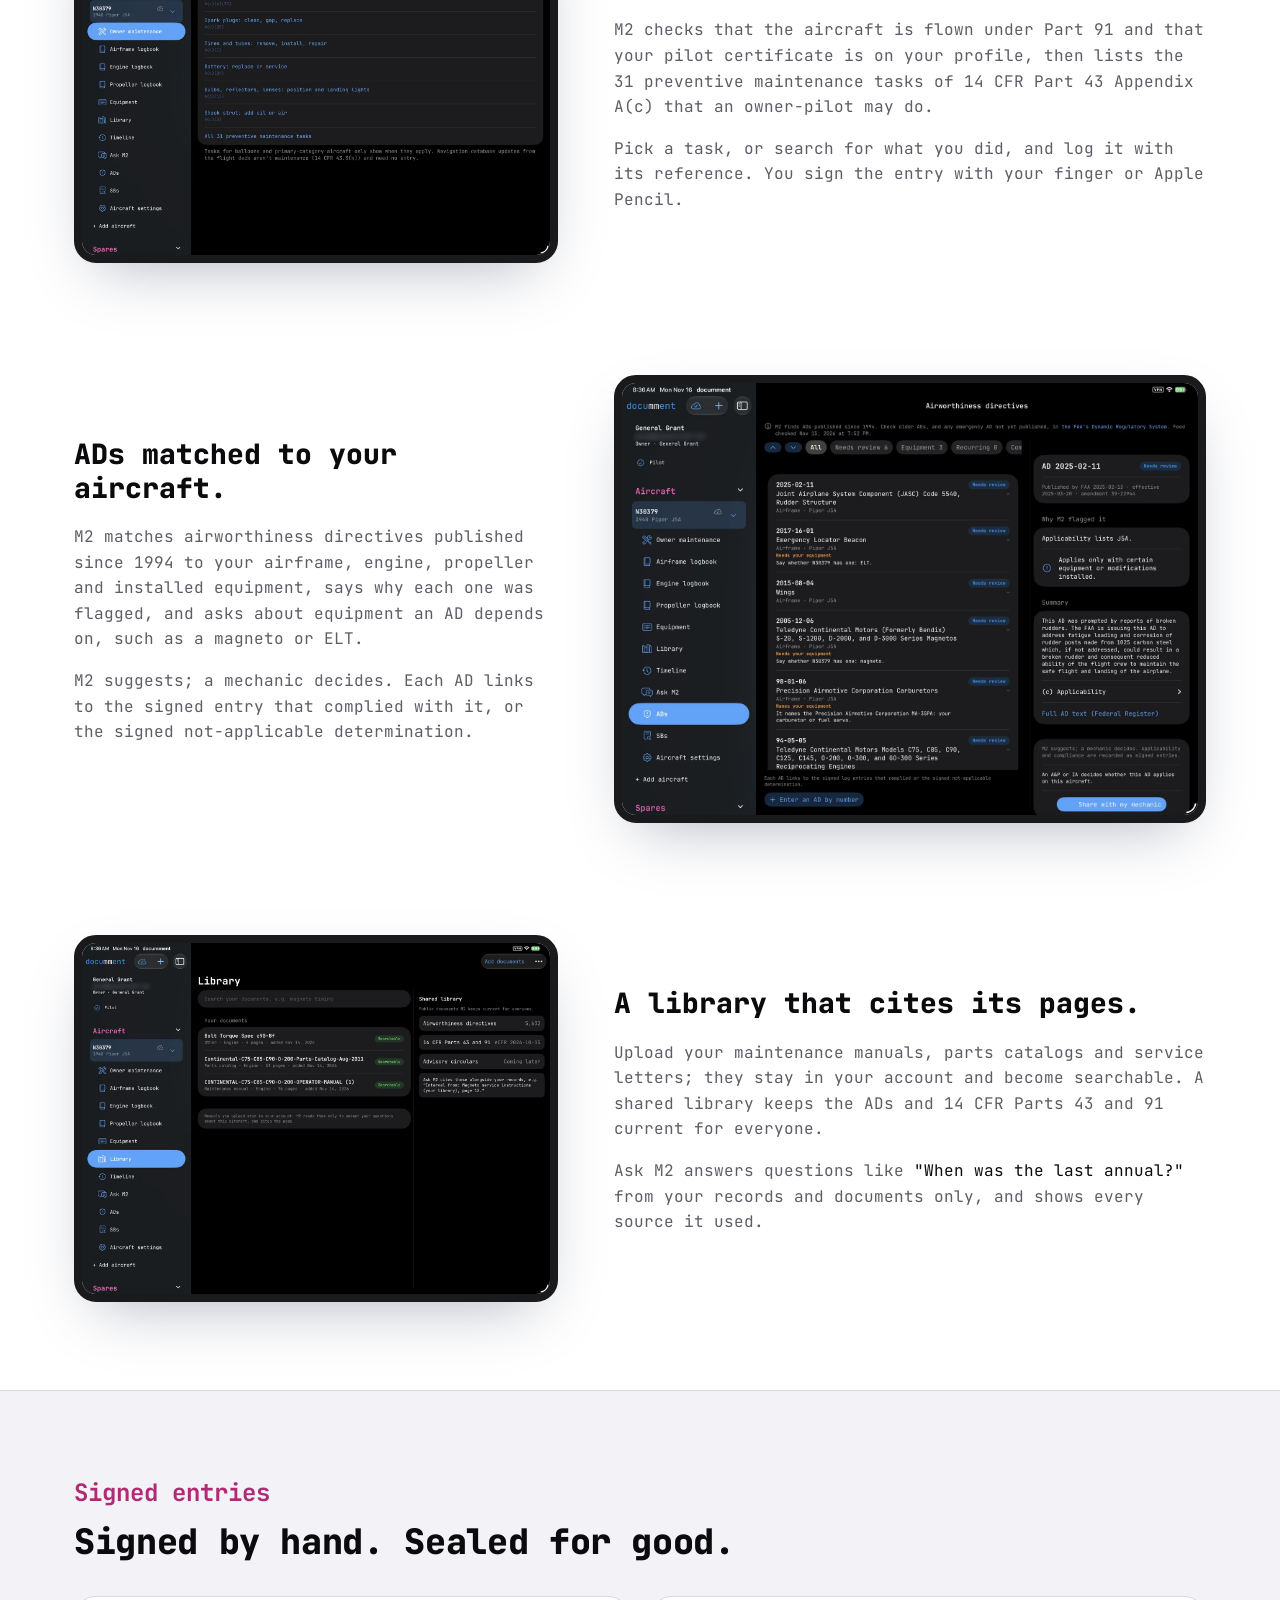
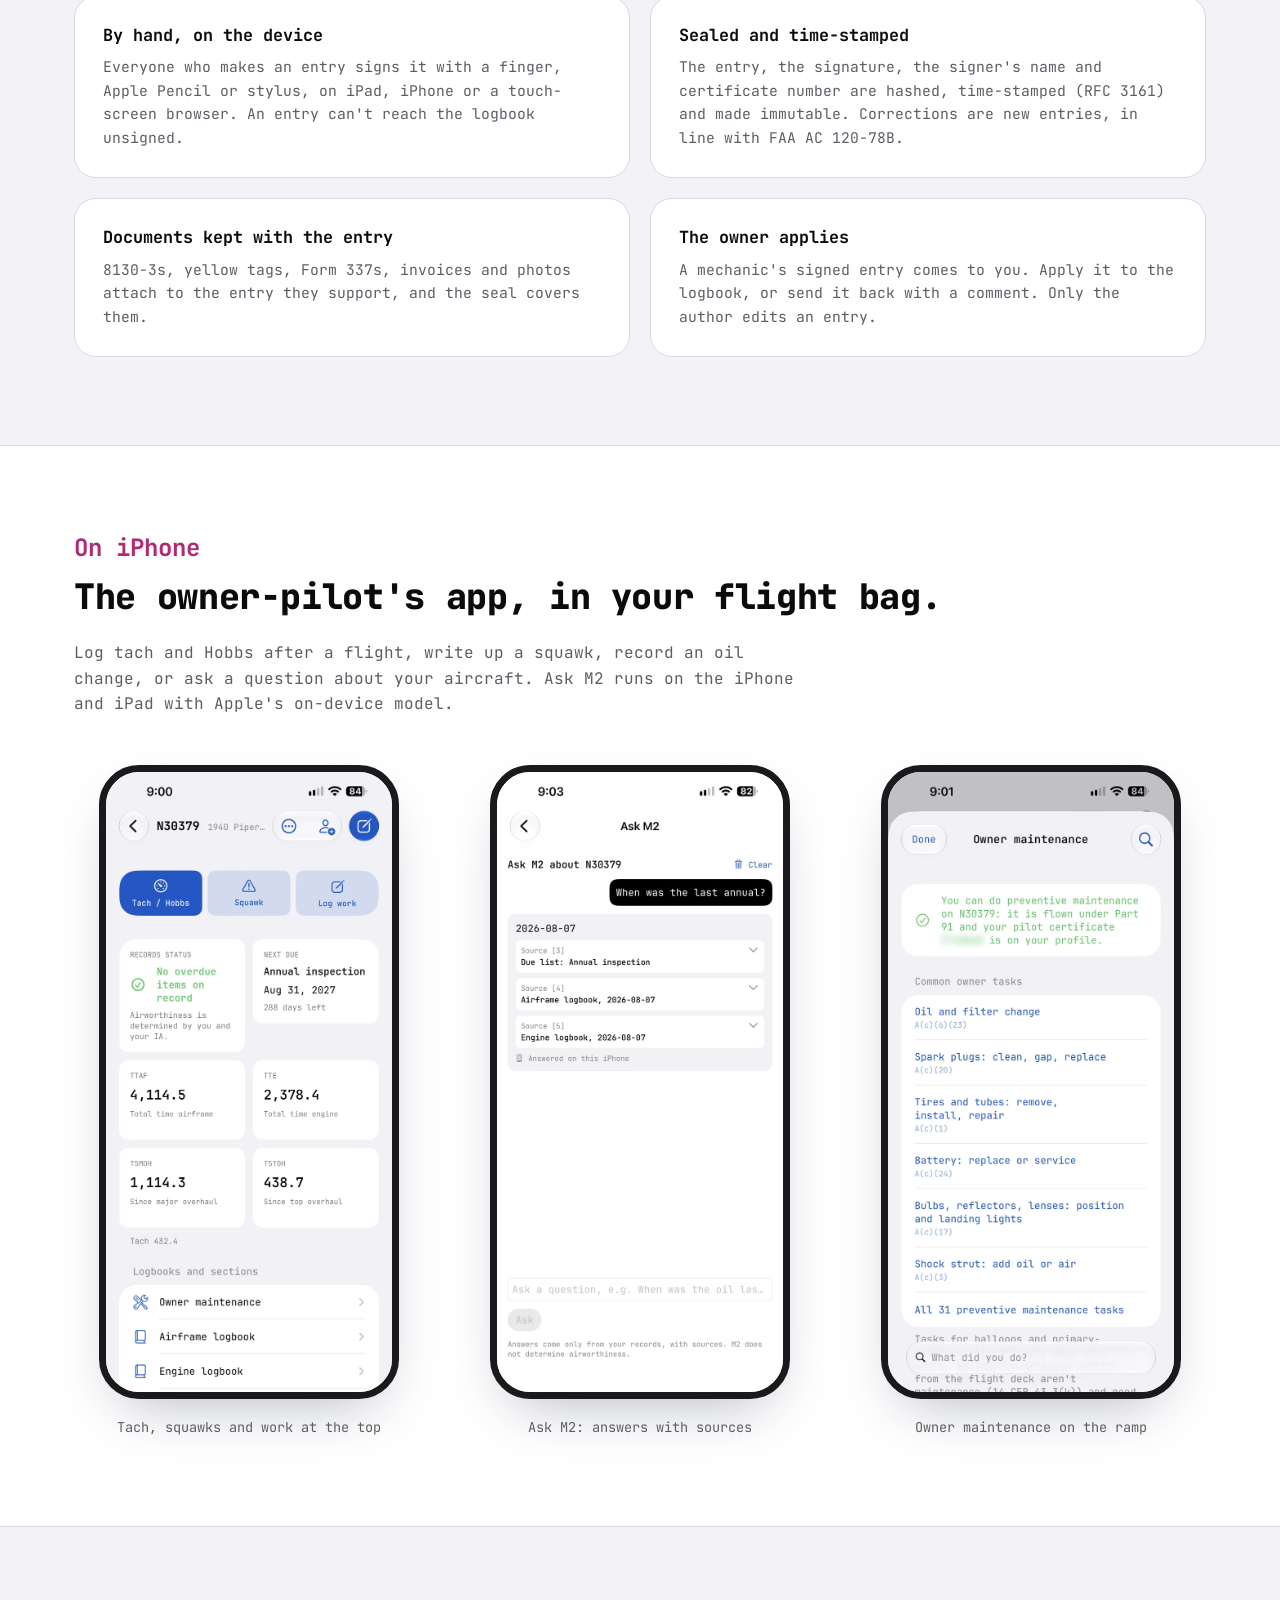
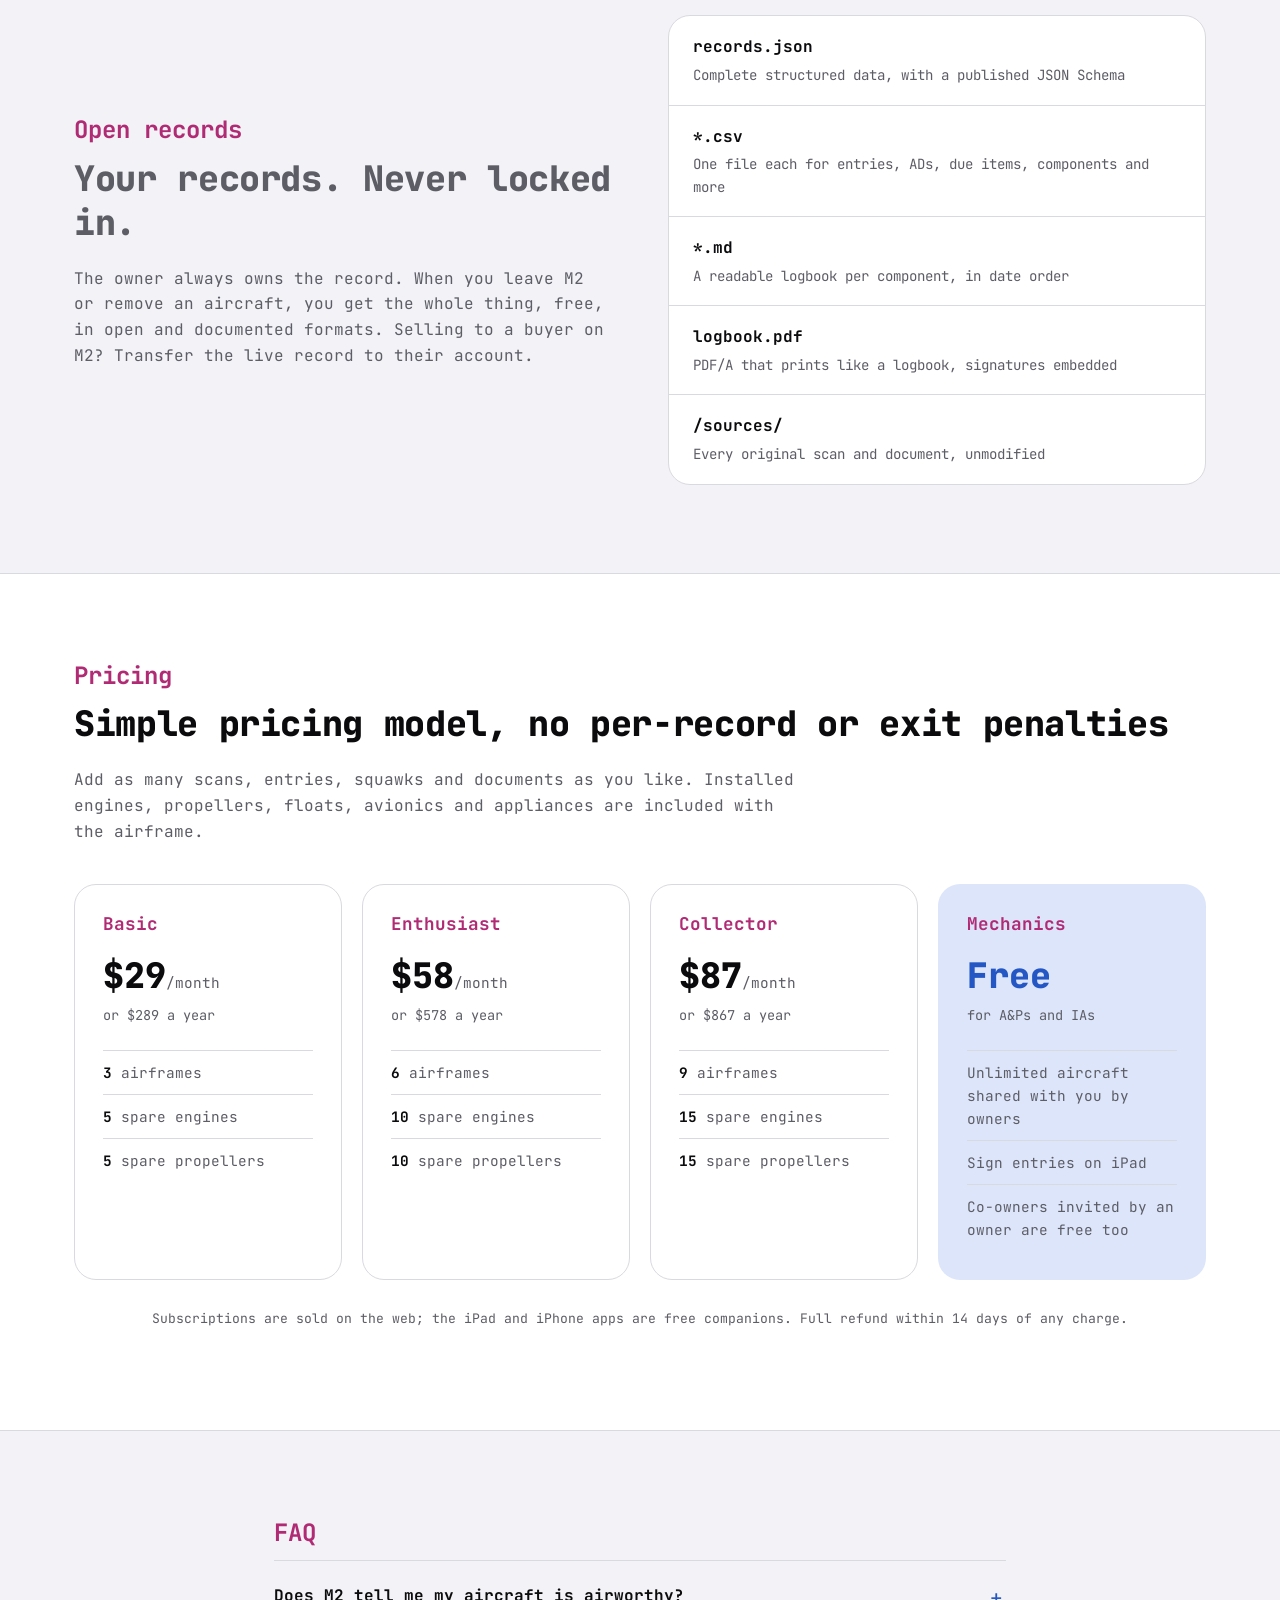
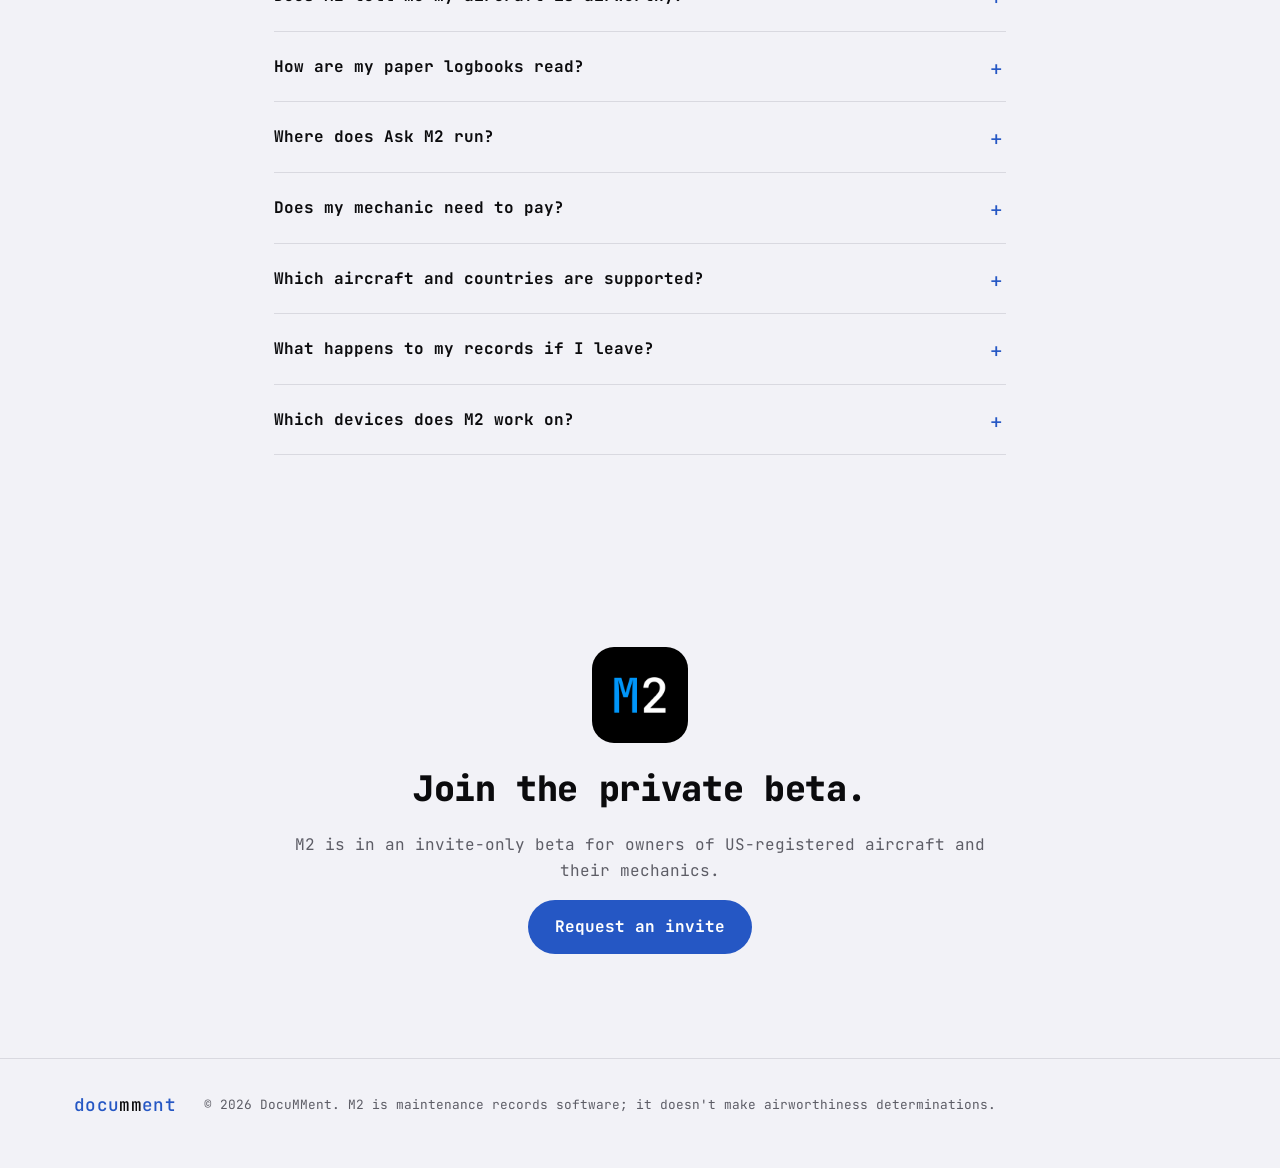
==== commit 35cb68dd: "Update pricing headline Replace "Priced by aircraft, not by record." with "Simple pricing model, no " ====
--- a/index.html
+++ b/index.html
@@ -229,7 +229,7 @@
   <section id="pricing" class="pricing">
     <div class="wrap">
       <h2 class="section-label">Pricing</h2>
-      <p class="section-title">Priced by aircraft, not by record.</p>
+      <p class="section-title">Simple pricing model, no per-record or exit penalties</p>
       <p class="section-intro">Add as many scans, entries, squawks and documents as you like. Installed engines, propellers, floats, avionics and appliances are included with the airframe.</p>
       <div class="plans">
         <div class="plan">
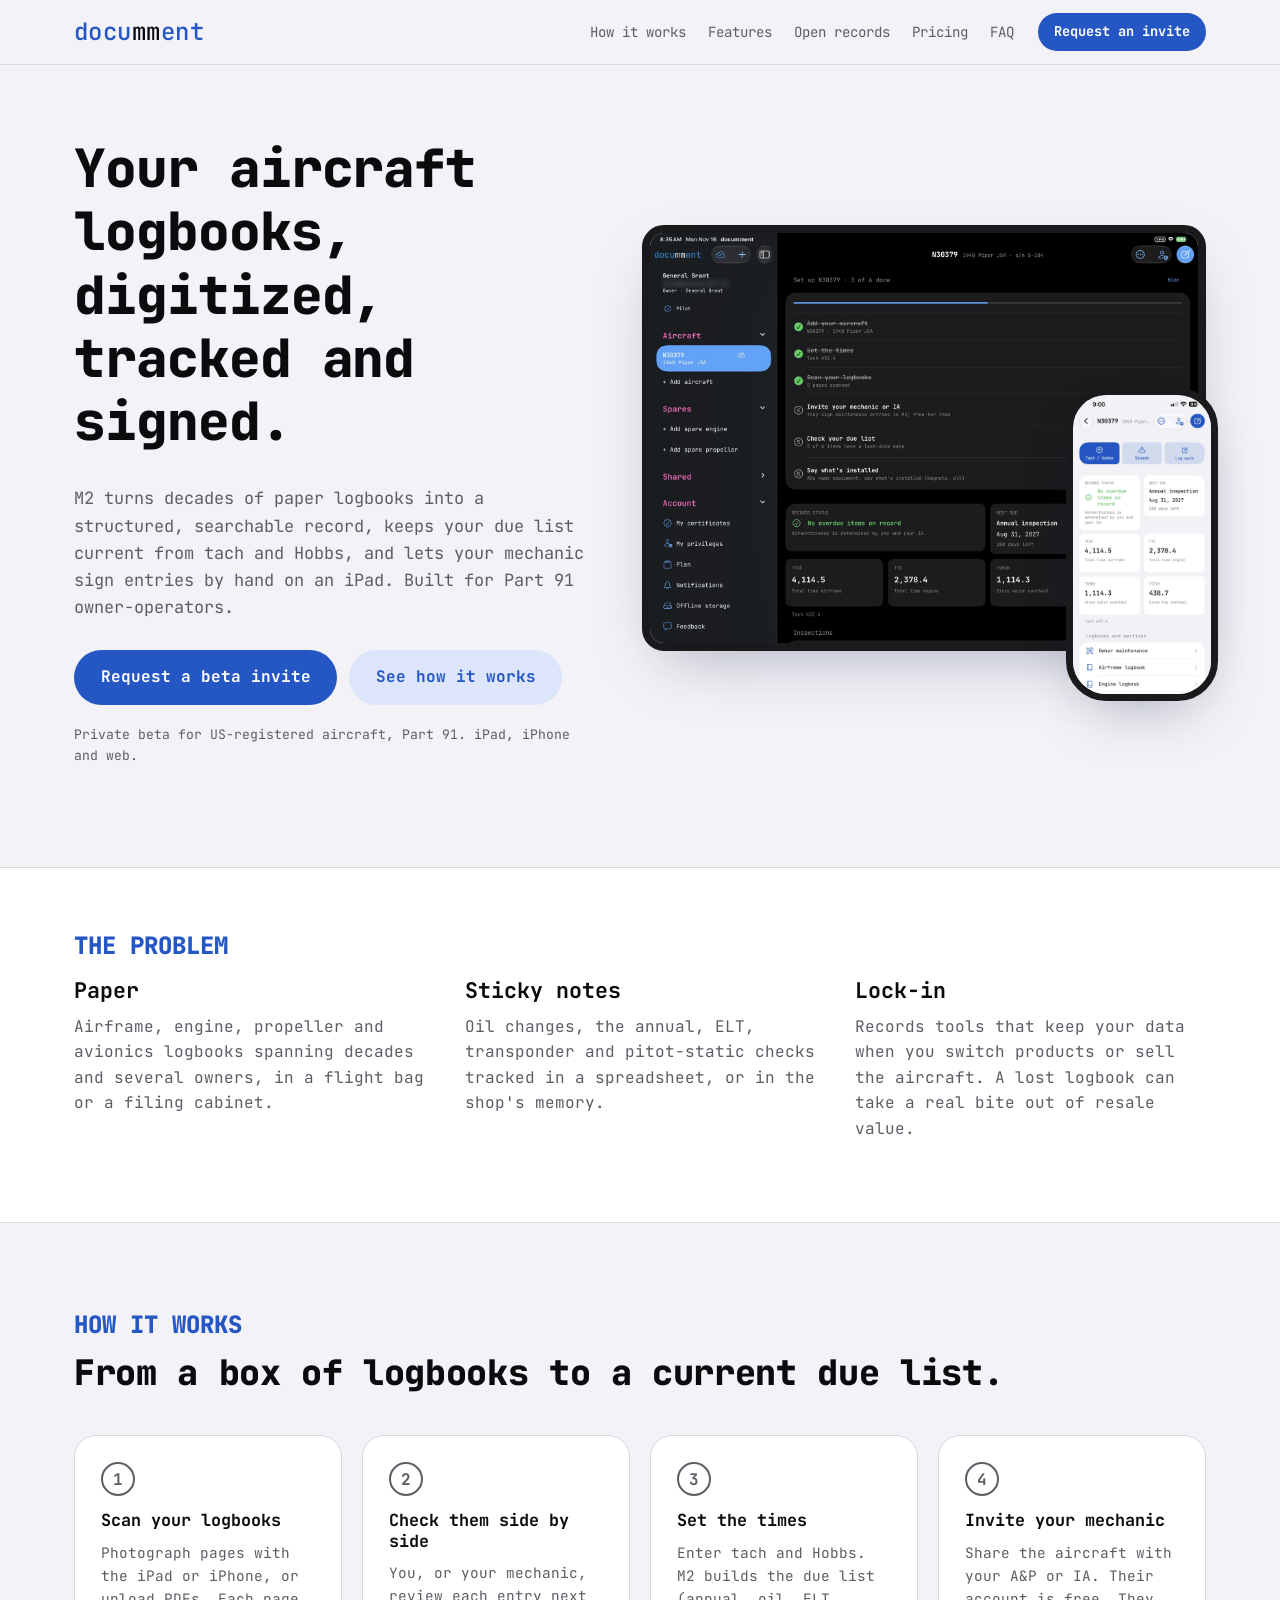
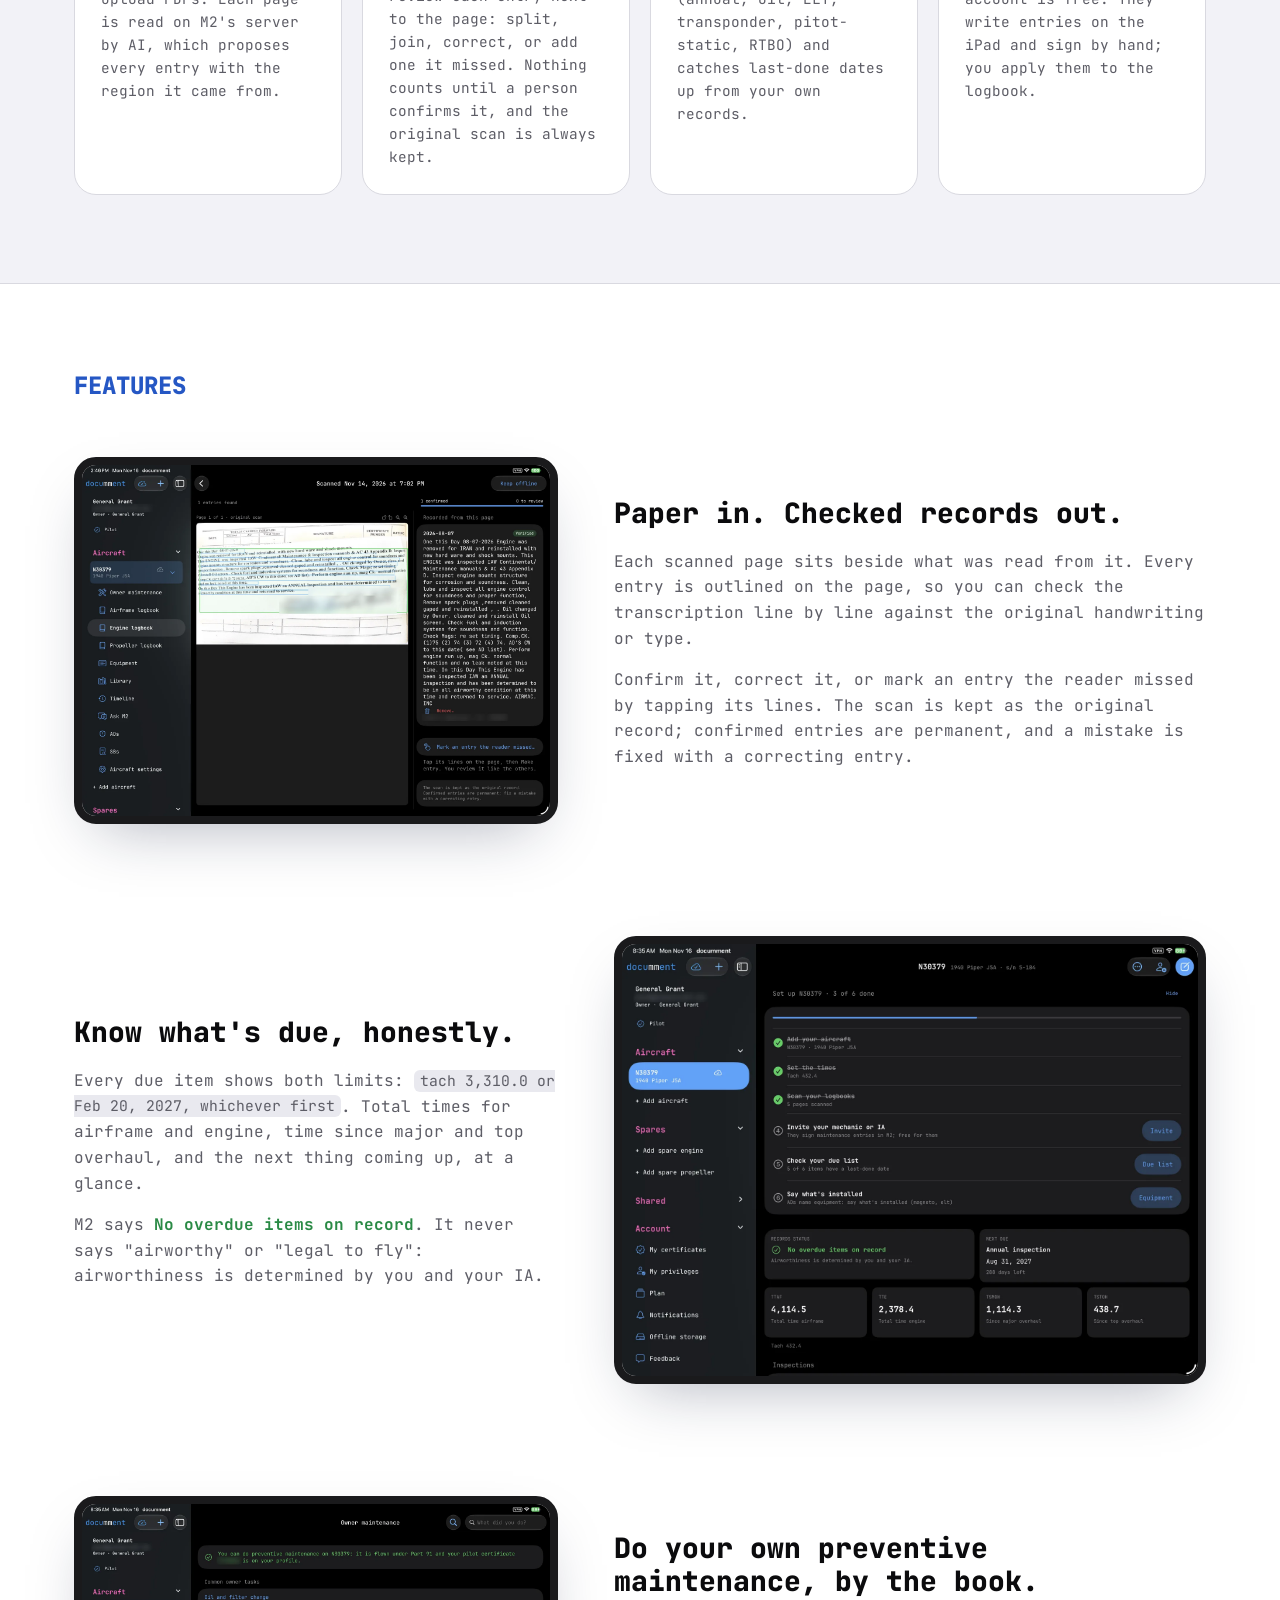
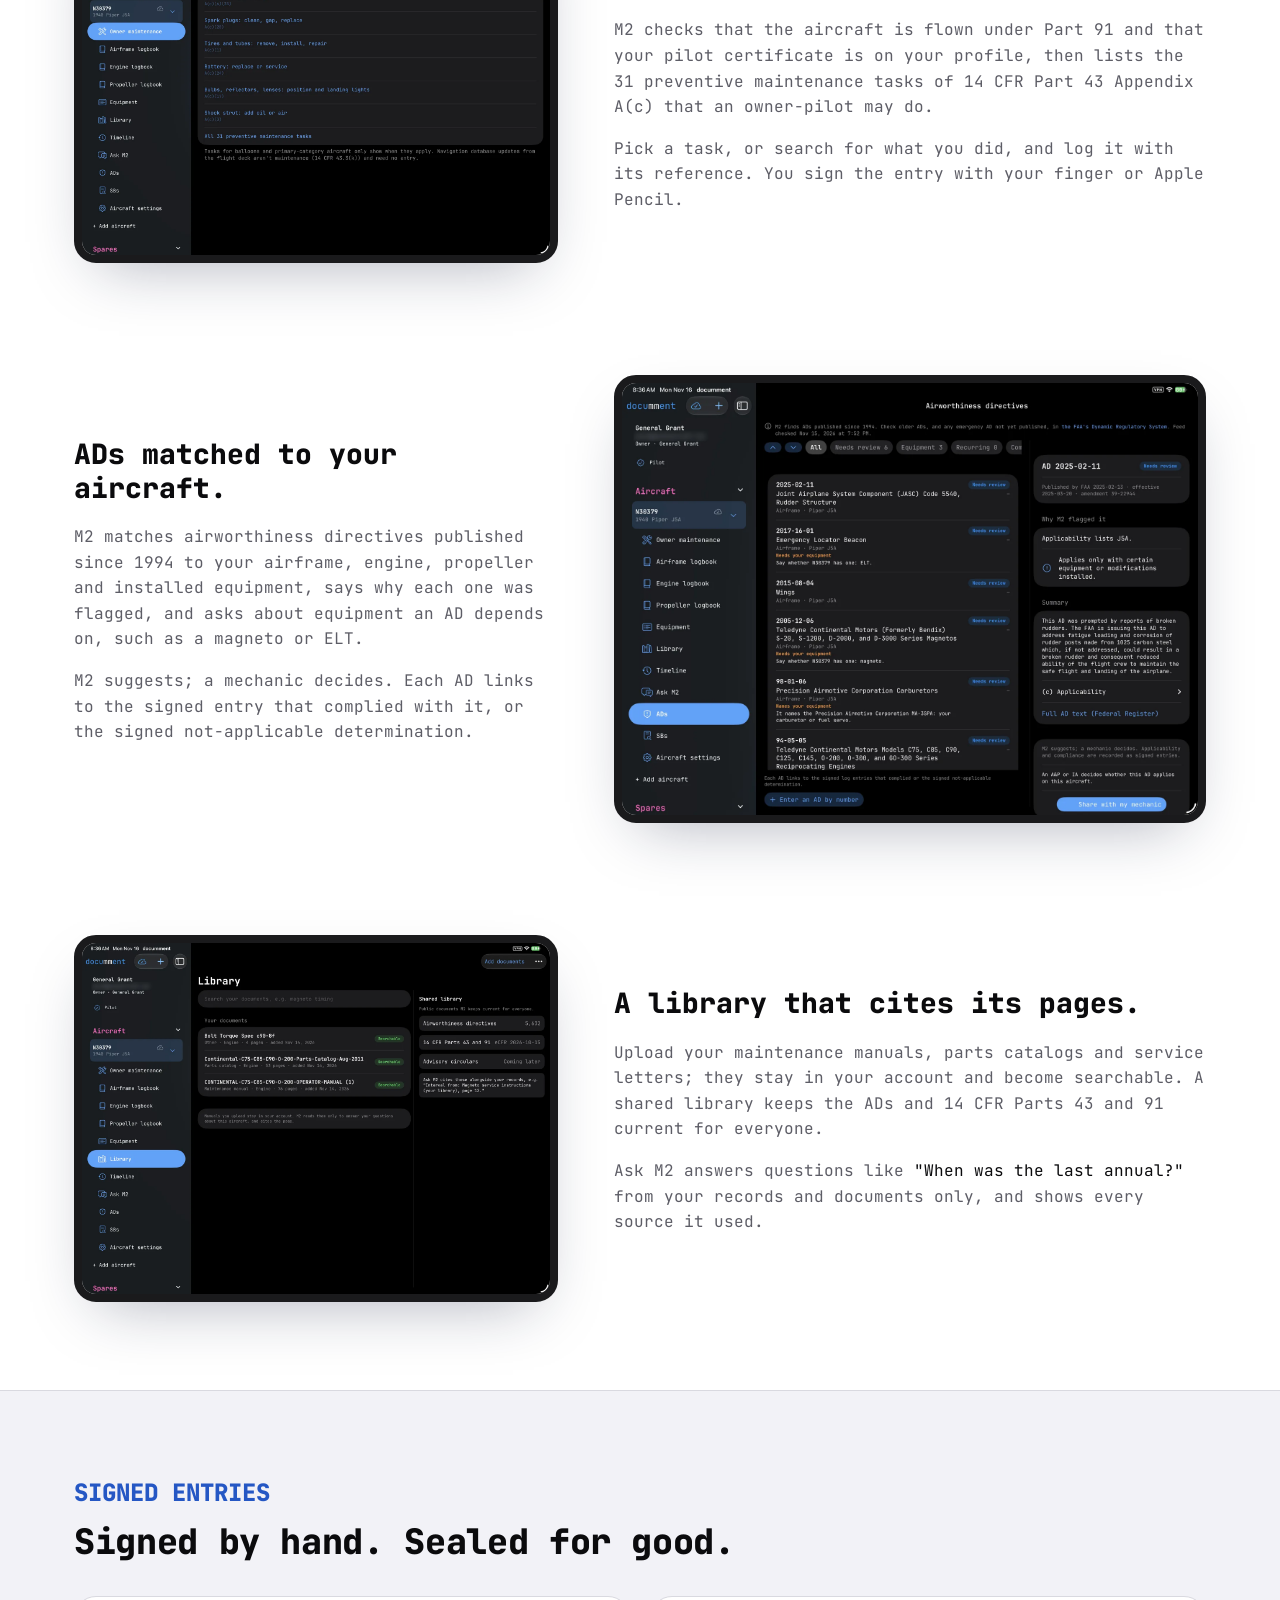
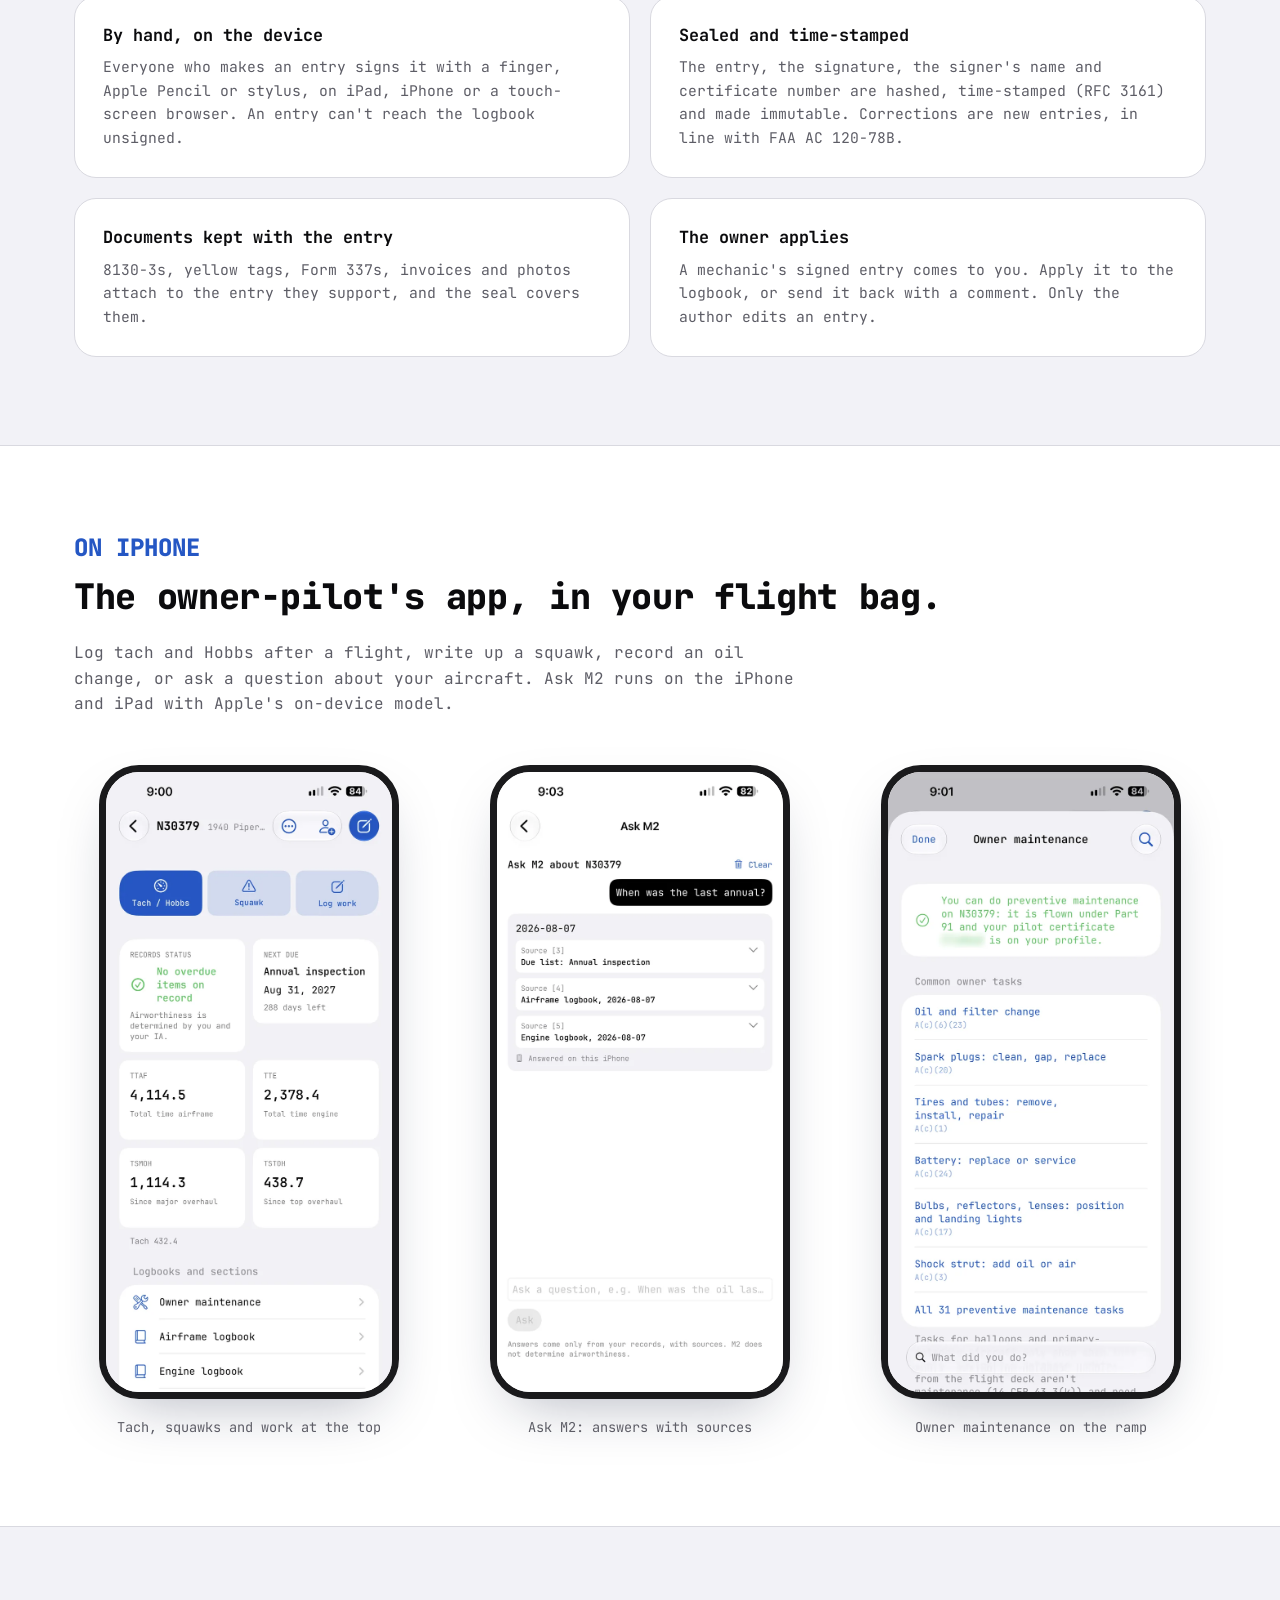
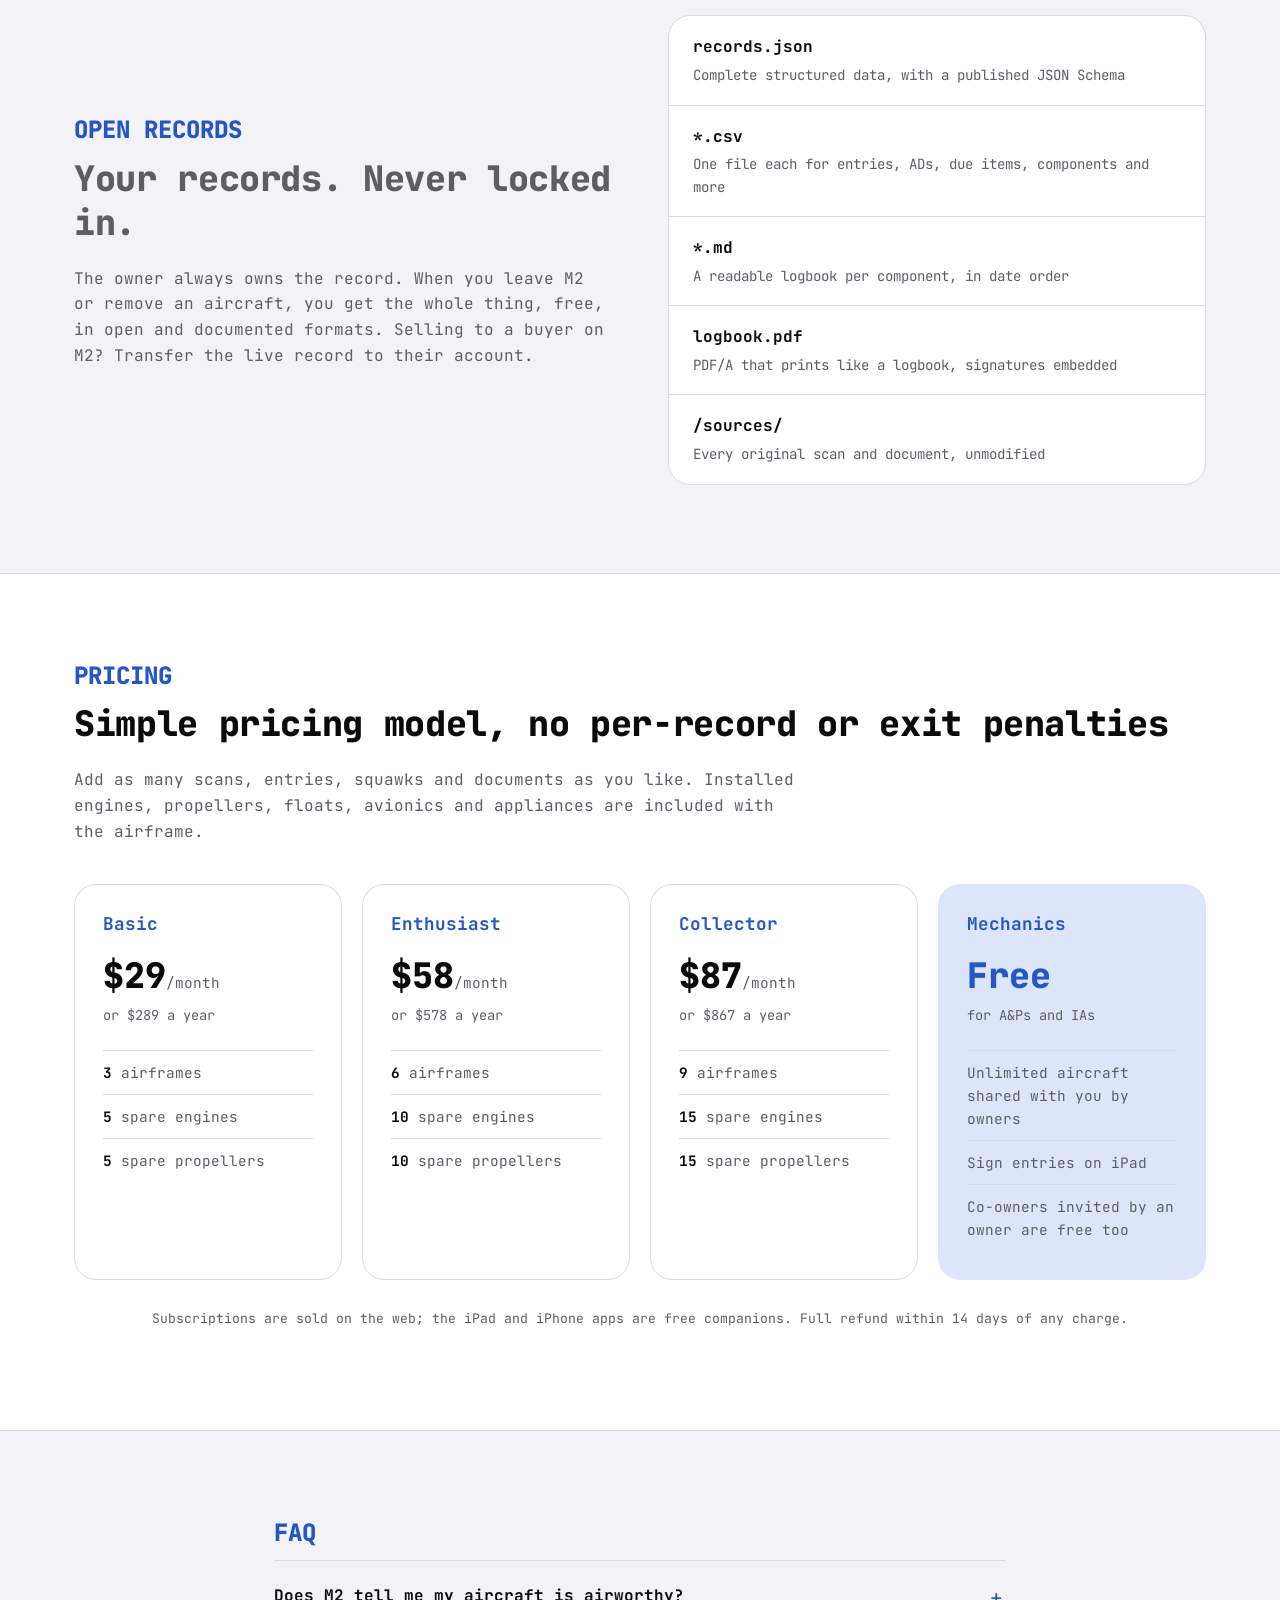
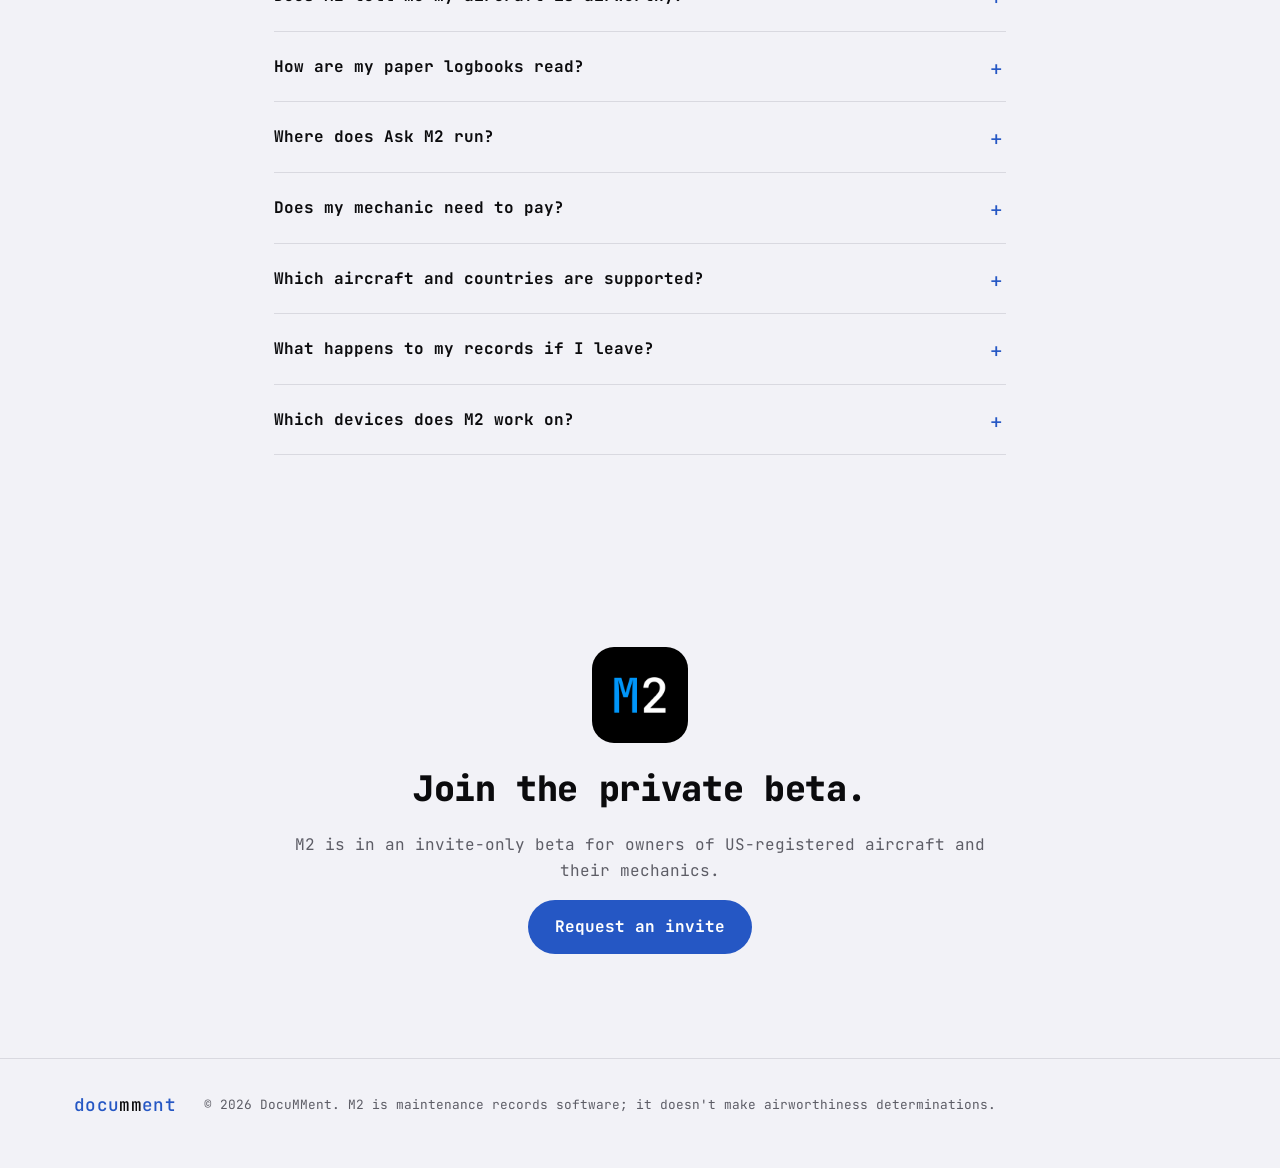
==== commit 723772a2: "Make section labels heavier and bust stylesheet cache Set .section-label to font-weight 800 so the b" ====
--- a/index.html
+++ b/index.html
@@ -16,7 +16,7 @@
   <link rel="preconnect" href="https://fonts.googleapis.com">
   <link rel="preconnect" href="https://fonts.gstatic.com" crossorigin>
   <link href="https://fonts.googleapis.com/css2?family=JetBrains+Mono:wght@400;500;700;800&display=swap" rel="stylesheet">
-  <link rel="stylesheet" href="styles.css">
+  <link rel="stylesheet" href="styles.css?v=2">
 </head>
 <body>
 
--- a/styles.css
+++ b/styles.css
@@ -132,7 +132,7 @@
 
 /* Sections */
 section { padding: 88px 0; }
-.section-label { color: var(--pink); font-size: 1.5rem; font-weight: 700; margin-bottom: 0.5em; }
+.section-label { color: var(--blue); font-size: 1.5rem; font-weight: 800; text-transform: uppercase; margin-bottom: 0.5em; }
 .section-title { font-size: clamp(1.5rem, 3vw, 2.2rem); font-weight: 800; letter-spacing: -0.01em; line-height: 1.25; margin-bottom: 0.6em; }
 .section-intro { color: var(--muted); max-width: 46em; }
 .center .section-intro { margin-left: auto; margin-right: auto; }
@@ -183,7 +183,7 @@
 .pricing { background: var(--bg-alt); border-block: 1px solid var(--border); }
 .plans { display: grid; grid-template-columns: repeat(4, 1fr); gap: 20px; margin: 40px 0 28px; }
 .plan { background: var(--surface); border: 1px solid var(--border); border-radius: 22px; padding: 28px; display: flex; flex-direction: column; }
-.plan h3 { font-size: 1.1rem; color: var(--pink); margin-bottom: 14px; }
+.plan h3 { font-size: 1.1rem; color: var(--blue); margin-bottom: 14px; }
 .price { font-size: 2.2rem; font-weight: 800; margin: 0; }
 .price span { font-size: 0.9rem; font-weight: 400; color: var(--muted); }
 .price-alt { color: var(--muted); font-size: 0.85rem; }
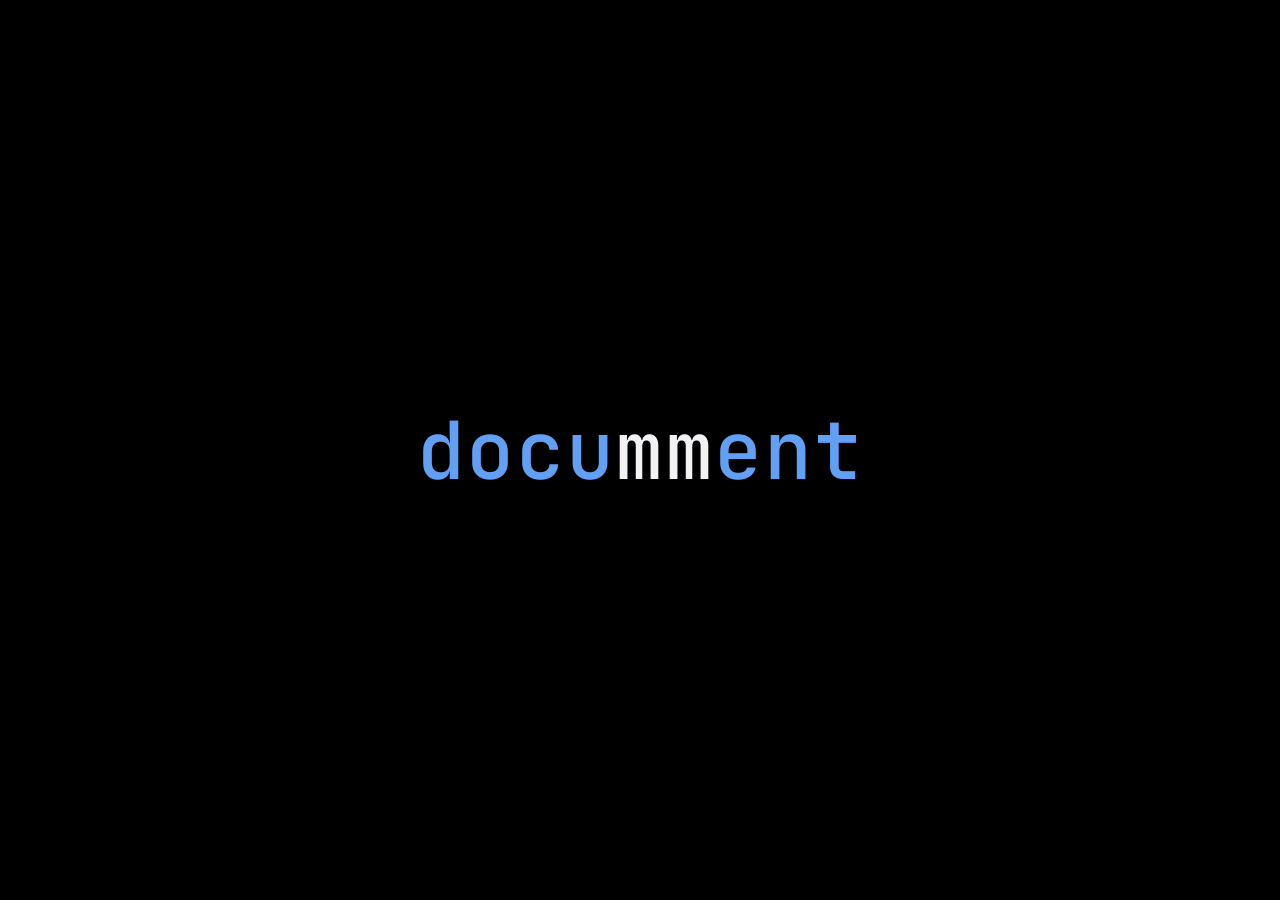
==== commit eb183726: "Move site to /beta and show only the wordmark at the root Co-Authored-By: Claude Opus 5.5 <noreply@a" ====
--- a/index.html
+++ b/index.html
@@ -3,332 +3,20 @@
 <head>
   <meta charset="utf-8">
   <meta name="viewport" content="width=device-width, initial-scale=1">
-  <title>M2 by DocuMMent: aircraft maintenance records</title>
-  <meta name="description" content="M2 turns your paper aircraft logbooks into structured, signed, searchable records, tracks what's due, and never locks you in. Built for Part 91 owner-operators. iPad, iPhone and web.">
+  <title>DocuMMent</title>
   <meta name="theme-color" content="#000000">
-  <meta property="og:title" content="M2 by DocuMMent">
-  <meta property="og:description" content="Your aircraft logbooks, digitized, tracked and signed. Built for Part 91 owner-operators.">
-  <meta property="og:type" content="website">
-  <meta property="og:url" content="https://www.documment.com/">
-  <meta property="og:image" content="https://www.documment.com/images/ipad-dashboard.webp">
   <link rel="icon" type="image/png" href="images/favicon.png">
   <link rel="apple-touch-icon" href="images/apple-touch-icon.png">
   <link rel="preconnect" href="https://fonts.googleapis.com">
   <link rel="preconnect" href="https://fonts.gstatic.com" crossorigin>
-  <link href="https://fonts.googleapis.com/css2?family=JetBrains+Mono:wght@400;500;700;800&display=swap" rel="stylesheet">
+  <link href="https://fonts.googleapis.com/css2?family=JetBrains+Mono:wght@500&display=swap" rel="stylesheet">
   <link rel="stylesheet" href="styles.css?v=2">
+  <style>
+    body { min-height: 100vh; min-height: 100dvh; display: grid; place-items: center; margin: 0; }
+    .wordmark { font-size: clamp(2.5rem, 9vw, 5rem); }
+  </style>
 </head>
 <body>
-
-<header class="nav">
-  <div class="wrap nav-inner">
-    <a class="wordmark" href="#top" aria-label="DocuMMent home">docu<b>mm</b>ent</a>
-    <nav class="nav-links" aria-label="Sections">
-      <a href="#how">How it works</a>
-      <a href="#features">Features</a>
-      <a href="#open">Open records</a>
-      <a href="#pricing">Pricing</a>
-      <a href="#faq">FAQ</a>
-    </nav>
-    <a class="btn btn-small" href="mailto:hello@documment.com?subject=M2%20private%20beta">Request an invite</a>
-  </div>
-</header>
-
-<main id="top">
-
-  <!-- Hero -->
-  <section class="hero">
-    <div class="wrap hero-grid">
-      <div class="hero-copy">
-        <h1>Your aircraft logbooks, digitized, tracked and signed.</h1>
-        <p class="lede">M2 turns decades of paper logbooks into a structured, searchable record, keeps your due list current from tach and Hobbs, and lets your mechanic sign entries by hand on an iPad. Built for Part 91 owner-operators.</p>
-        <div class="hero-actions">
-          <a class="btn" href="mailto:hello@documment.com?subject=M2%20private%20beta">Request a beta invite</a>
-          <a class="btn btn-ghost" href="#how">See how it works</a>
-        </div>
-        <p class="fine">Private beta for US-registered aircraft, Part 91. iPad, iPhone and web.</p>
-      </div>
-      <div class="hero-devices" aria-hidden="false">
-        <img class="device ipad" src="images/ipad-dashboard.webp" width="1600" height="1200" alt="M2 on iPad: the N30379 dashboard with a setup checklist, records status reading No overdue items on record, next due annual inspection, and total times.">
-        <img class="device iphone" src="images/iphone-dashboard.webp" width="700" height="1517" alt="M2 on iPhone: buttons for Tach / Hobbs, Squawk and Log work above the records status and times.">
-      </div>
-    </div>
-  </section>
-
-  <!-- Problem -->
-  <section class="problem">
-    <div class="wrap">
-      <h2 class="section-label">The problem</h2>
-      <div class="problem-grid">
-        <div>
-          <p class="big">Paper</p>
-          <p>Airframe, engine, propeller and avionics logbooks spanning decades and several owners, in a flight bag or a filing cabinet.</p>
-        </div>
-        <div>
-          <p class="big">Sticky notes</p>
-          <p>Oil changes, the annual, ELT, transponder and pitot-static checks tracked in a spreadsheet, or in the shop's memory.</p>
-        </div>
-        <div>
-          <p class="big">Lock-in</p>
-          <p>Records tools that keep your data when you switch products or sell the aircraft. A lost logbook can take a real bite out of resale value.</p>
-        </div>
-      </div>
-    </div>
-  </section>
-
-  <!-- How it works -->
-  <section id="how" class="how">
-    <div class="wrap">
-      <h2 class="section-label">How it works</h2>
-      <p class="section-title">From a box of logbooks to a current due list.</p>
-      <ol class="steps">
-        <li>
-          <span class="step-n">1</span>
-          <h3>Scan your logbooks</h3>
-          <p>Photograph pages with the iPad or iPhone, or upload PDFs. Each page is read on M2's server by AI, which proposes every entry with the region it came from.</p>
-        </li>
-        <li>
-          <span class="step-n">2</span>
-          <h3>Check them side by side</h3>
-          <p>You, or your mechanic, review each entry next to the page: split, join, correct, or add one it missed. Nothing counts until a person confirms it, and the original scan is always kept.</p>
-        </li>
-        <li>
-          <span class="step-n">3</span>
-          <h3>Set the times</h3>
-          <p>Enter tach and Hobbs. M2 builds the due list (annual, oil, ELT, transponder, pitot-static, RTBO) and catches last-done dates up from your own records.</p>
-        </li>
-        <li>
-          <span class="step-n">4</span>
-          <h3>Invite your mechanic</h3>
-          <p>Share the aircraft with your A&amp;P or IA. Their account is free. They write entries on the iPad and sign by hand; you apply them to the logbook.</p>
-        </li>
-      </ol>
-    </div>
-  </section>
-
-  <!-- Features -->
-  <section id="features" class="features">
-    <div class="wrap">
-      <h2 class="section-label">Features</h2>
-
-      <article class="feature reverse">
-        <div class="feature-copy">
-          <h3>Paper in. Checked records out.</h3>
-          <p>Each scanned page sits beside what was read from it. Every entry is outlined on the page, so you can check the transcription line by line against the original handwriting or type.</p>
-          <p>Confirm it, correct it, or mark an entry the reader missed by tapping its lines. The scan is kept as the original record; confirmed entries are permanent, and a mistake is fixed with a correcting entry.</p>
-        </div>
-        <img class="device ipad" src="images/ipad-scan-review.webp" width="1600" height="1200" loading="lazy" alt="Scan review on iPad: an engine logbook page with the entry outlined in green, beside the transcribed text of the 2026-08-07 annual inspection entry marked Verified.">
-      </article>
-
-      <article class="feature">
-        <div class="feature-copy">
-          <h3>Know what's due, honestly.</h3>
-          <p>Every due item shows both limits: <code>tach 3,310.0 or Feb 20, 2027, whichever first</code>. Total times for airframe and engine, time since major and top overhaul, and the next thing coming up, at a glance.</p>
-          <p>M2 says <strong class="ok">No overdue items on record</strong>. It never says "airworthy" or "legal to fly": airworthiness is determined by you and your IA.</p>
-        </div>
-        <img class="device ipad" src="images/ipad-dashboard.webp" width="1600" height="1200" loading="lazy" alt="Aircraft dashboard on iPad with the setup checklist, records status, next due item and total times.">
-      </article>
-
-      <article class="feature reverse">
-        <div class="feature-copy">
-          <h3>Do your own preventive maintenance, by the book.</h3>
-          <p>M2 checks that the aircraft is flown under Part 91 and that your pilot certificate is on your profile, then lists the 31 preventive maintenance tasks of 14 CFR Part 43 Appendix A(c) that an owner-pilot may do.</p>
-          <p>Pick a task, or search for what you did, and log it with its reference. You sign the entry with your finger or Apple Pencil.</p>
-        </div>
-        <img class="device ipad" src="images/ipad-owner-maintenance.webp" width="1600" height="1200" loading="lazy" alt="Owner maintenance on iPad: confirmation that the owner can do preventive maintenance, and common tasks such as oil and filter change with their Part 43 Appendix A(c) references.">
-      </article>
-
-      <article class="feature">
-        <div class="feature-copy">
-          <h3>ADs matched to your aircraft.</h3>
-          <p>M2 matches airworthiness directives published since 1994 to your airframe, engine, propeller and installed equipment, says why each one was flagged, and asks about equipment an AD depends on, such as a magneto or ELT.</p>
-          <p>M2 suggests; a mechanic decides. Each AD links to the signed entry that complied with it, or the signed not-applicable determination.</p>
-        </div>
-        <img class="device ipad" src="images/ipad-ads.webp" width="1600" height="1200" loading="lazy" alt="Airworthiness directives on iPad: a list of ADs marked Needs review, with a detail panel explaining why M2 flagged AD 2025-02-11.">
-      </article>
-
-      <article class="feature reverse">
-        <div class="feature-copy">
-          <h3>A library that cites its pages.</h3>
-          <p>Upload your maintenance manuals, parts catalogs and service letters; they stay in your account and become searchable. A shared library keeps the ADs and 14 CFR Parts 43 and 91 current for everyone.</p>
-          <p>Ask M2 answers questions like <em>"When was the last annual?"</em> from your records and documents only, and shows every source it used.</p>
-        </div>
-        <img class="device ipad" src="images/ipad-library.webp" width="1600" height="1200" loading="lazy" alt="Library on iPad: the owner's searchable engine manuals and a shared library of 5,632 airworthiness directives and 14 CFR Parts 43 and 91.">
-      </article>
-    </div>
-  </section>
-
-  <!-- Signing -->
-  <section class="signing">
-    <div class="wrap">
-      <h2 class="section-label">Signed entries</h2>
-      <p class="section-title">Signed by hand. Sealed for good.</p>
-      <div class="card-grid">
-        <div class="card">
-          <h3>By hand, on the device</h3>
-          <p>Everyone who makes an entry signs it with a finger, Apple Pencil or stylus, on iPad, iPhone or a touch-screen browser. An entry can't reach the logbook unsigned.</p>
-        </div>
-        <div class="card">
-          <h3>Sealed and time-stamped</h3>
-          <p>The entry, the signature, the signer's name and certificate number are hashed, time-stamped (RFC 3161) and made immutable. Corrections are new entries, in line with FAA AC 120-78B.</p>
-        </div>
-        <div class="card">
-          <h3>Documents kept with the entry</h3>
-          <p>8130-3s, yellow tags, Form 337s, invoices and photos attach to the entry they support, and the seal covers them.</p>
-        </div>
-        <div class="card">
-          <h3>The owner applies</h3>
-          <p>A mechanic's signed entry comes to you. Apply it to the logbook, or send it back with a comment. Only the author edits an entry.</p>
-        </div>
-      </div>
-    </div>
-  </section>
-
-  <!-- iPhone -->
-  <section class="phones">
-    <div class="wrap">
-      <h2 class="section-label">On iPhone</h2>
-      <p class="section-title">The owner-pilot's app, in your flight bag.</p>
-      <p class="section-intro">Log tach and Hobbs after a flight, write up a squawk, record an oil change, or ask a question about your aircraft. Ask M2 runs on the iPhone and iPad with Apple's on-device model.</p>
-      <div class="phone-row">
-        <figure>
-          <img class="device iphone" src="images/iphone-dashboard.webp" width="700" height="1517" loading="lazy" alt="iPhone aircraft dashboard with Tach / Hobbs, Squawk and Log work buttons.">
-          <figcaption>Tach, squawks and work at the top</figcaption>
-        </figure>
-        <figure>
-          <img class="device iphone" src="images/iphone-ask-m2.webp" width="700" height="1517" loading="lazy" alt="Ask M2 on iPhone answering when the last annual was, with three cited sources and the note Answered on this iPhone.">
-          <figcaption>Ask M2: answers with sources</figcaption>
-        </figure>
-        <figure>
-          <img class="device iphone" src="images/iphone-owner-maintenance.webp" width="700" height="1517" loading="lazy" alt="Owner maintenance on iPhone listing common preventive maintenance tasks.">
-          <figcaption>Owner maintenance on the ramp</figcaption>
-        </figure>
-      </div>
-    </div>
-  </section>
-
-  <!-- Open -->
-  <section id="open" class="open">
-    <div class="wrap open-grid">
-      <div>
-        <h2 class="section-label">Open records</h2>
-        <p class="section-title">Your records. Never locked in.</p>
-        <p>The owner always owns the record. When you leave M2 or remove an aircraft, you get the whole thing, free, in open and documented formats. Selling to a buyer on M2? Transfer the live record to their account.</p>
-      </div>
-      <ul class="export-list" aria-label="What's in a records export">
-        <li><code>records.json</code><span>Complete structured data, with a published JSON Schema</span></li>
-        <li><code>*.csv</code><span>One file each for entries, ADs, due items, components and more</span></li>
-        <li><code>*.md</code><span>A readable logbook per component, in date order</span></li>
-        <li><code>logbook.pdf</code><span>PDF/A that prints like a logbook, signatures embedded</span></li>
-        <li><code>/sources/</code><span>Every original scan and document, unmodified</span></li>
-      </ul>
-    </div>
-  </section>
-
-  <!-- Pricing -->
-  <section id="pricing" class="pricing">
-    <div class="wrap">
-      <h2 class="section-label">Pricing</h2>
-      <p class="section-title">Simple pricing model, no per-record or exit penalties</p>
-      <p class="section-intro">Add as many scans, entries, squawks and documents as you like. Installed engines, propellers, floats, avionics and appliances are included with the airframe.</p>
-      <div class="plans">
-        <div class="plan">
-          <h3>Basic</h3>
-          <p class="price">$29<span>/month</span></p>
-          <p class="price-alt">or $289 a year</p>
-          <ul>
-            <li><b>3</b> airframes</li>
-            <li><b>5</b> spare engines</li>
-            <li><b>5</b> spare propellers</li>
-          </ul>
-        </div>
-        <div class="plan">
-          <h3>Enthusiast</h3>
-          <p class="price">$58<span>/month</span></p>
-          <p class="price-alt">or $578 a year</p>
-          <ul>
-            <li><b>6</b> airframes</li>
-            <li><b>10</b> spare engines</li>
-            <li><b>10</b> spare propellers</li>
-          </ul>
-        </div>
-        <div class="plan">
-          <h3>Collector</h3>
-          <p class="price">$87<span>/month</span></p>
-          <p class="price-alt">or $867 a year</p>
-          <ul>
-            <li><b>9</b> airframes</li>
-            <li><b>15</b> spare engines</li>
-            <li><b>15</b> spare propellers</li>
-          </ul>
-        </div>
-        <div class="plan plan-free">
-          <h3>Mechanics</h3>
-          <p class="price">Free</p>
-          <p class="price-alt">for A&amp;Ps and IAs</p>
-          <ul>
-            <li>Unlimited aircraft shared with you by owners</li>
-            <li>Sign entries on iPad</li>
-            <li>Co-owners invited by an owner are free too</li>
-          </ul>
-        </div>
-      </div>
-      <p class="fine center">Subscriptions are sold on the web; the iPad and iPhone apps are free companions. Full refund within 14 days of any charge.</p>
-    </div>
-  </section>
-
-  <!-- FAQ -->
-  <section id="faq" class="faq">
-    <div class="wrap narrow">
-      <h2 class="section-label">FAQ</h2>
-      <details>
-        <summary>Does M2 tell me my aircraft is airworthy?</summary>
-        <p>No. M2 tells you what's on record, and whether anything on record is overdue. Airworthiness is determined by you and your mechanic or IA. M2's AI drafts, finds and cites; a person decides and signs.</p>
-      </details>
-      <details>
-        <summary>How are my paper logbooks read?</summary>
-        <p>Pages you scan are read on M2's server by AI, which proposes each entry and the part of the page it came from. You or your mechanic check each one against the page before it's confirmed. The scan itself is never altered and is kept as the record of what the paper said.</p>
-      </details>
-      <details>
-        <summary>Where does Ask M2 run?</summary>
-        <p>On your iPad or iPhone, with Apple's on-device model. Answers come only from your records and documents, with their sources listed.</p>
-      </details>
-      <details>
-        <summary>Does my mechanic need to pay?</summary>
-        <p>No. A&amp;Ps and IAs who work on aircraft shared with them have free accounts, with no limit on invitations. A mechanic who wants to manage their own aircraft chooses a plan like any owner.</p>
-      </details>
-      <details>
-        <summary>Which aircraft and countries are supported?</summary>
-        <p>The private beta is for US-registered aircraft operated under Part 91, including experimental and light-sport aircraft with condition inspections. Canada is next; the data model is built for other registries later.</p>
-      </details>
-      <details>
-        <summary>What happens to my records if I leave?</summary>
-        <p>Close your account or remove an aircraft and the records become read-only for 30 days, during which you can download the full export package, free. Sold the aircraft to someone on M2? Transfer the record to them instead.</p>
-      </details>
-      <details>
-        <summary>Which devices does M2 work on?</summary>
-        <p>iPad and the web for the full app, including mechanic signing; iPhone for the owner-pilot's everyday tasks. The iPad works offline for reading records and quick entries and syncs later.</p>
-      </details>
-    </div>
-  </section>
-
-  <!-- CTA -->
-  <section class="cta">
-    <div class="wrap center">
-      <img src="images/icon-512.png" alt="M2 app icon" width="96" height="96" class="cta-icon">
-      <p class="section-title">Join the private beta.</p>
-      <p class="section-intro">M2 is in an invite-only beta for owners of US-registered aircraft and their mechanics.</p>
-      <a class="btn" href="mailto:hello@documment.com?subject=M2%20private%20beta">Request an invite</a>
-    </div>
-  </section>
-</main>
-
-<footer class="footer">
-  <div class="wrap footer-inner">
-    <span class="wordmark small">docu<b>mm</b>ent</span>
-    <span>© 2026 DocuMMent. M2 is maintenance records software; it doesn't make airworthiness determinations.</span>
-  </div>
-</footer>
-
+  <h1 class="wordmark" aria-label="DocuMMent">docu<b>mm</b>ent</h1>
 </body>
 </html>
--- a/styles.css
+++ b/styles.css
@@ -1,4 +1,24 @@
+/* Dark is the default for every visitor. The light palette below is kept
+   for later; nothing sets data-theme="light", so it stays inactive. */
 :root {
+  --bg: #000000;
+  --bg-alt: #0d0d0f;
+  --surface: #1c1c1e;
+  --surface-2: #2a2a2d;
+  --border: #2f2f33;
+  --text: #f2f2f4;
+  --muted: #9c9ca4;
+  --blue: #62a0f6;
+  --blue-soft: #1d2b44;
+  --on-blue: #06101f;
+  --pink: #ff5cb8;
+  --green: #5ed37a;
+  --frame: #2a2a2d;
+  --shadow: 0 24px 60px -24px rgba(0, 0, 0, 0.9);
+  color-scheme: dark;
+}
+
+:root[data-theme="light"] {
   --bg: #f2f2f7;
   --bg-alt: #ffffff;
   --surface: #ffffff;
@@ -16,44 +36,6 @@
   color-scheme: light;
 }
 
-@media (prefers-color-scheme: dark) {
-  :root:not([data-theme="light"]) {
-    --bg: #000000;
-    --bg-alt: #0d0d0f;
-    --surface: #1c1c1e;
-    --surface-2: #2a2a2d;
-    --border: #2f2f33;
-    --text: #f2f2f4;
-    --muted: #9c9ca4;
-    --blue: #62a0f6;
-    --blue-soft: #1d2b44;
-    --on-blue: #06101f;
-    --pink: #ff5cb8;
-    --green: #5ed37a;
-    --frame: #2a2a2d;
-    --shadow: 0 24px 60px -24px rgba(0, 0, 0, 0.9);
-    color-scheme: dark;
-  }
-}
-
-:root[data-theme="dark"] {
-  --bg: #000000;
-  --bg-alt: #0d0d0f;
-  --surface: #1c1c1e;
-  --surface-2: #2a2a2d;
-  --border: #2f2f33;
-  --text: #f2f2f4;
-  --muted: #9c9ca4;
-  --blue: #62a0f6;
-  --blue-soft: #1d2b44;
-  --on-blue: #06101f;
-  --pink: #ff5cb8;
-  --green: #5ed37a;
-  --frame: #2a2a2d;
-  --shadow: 0 24px 60px -24px rgba(0, 0, 0, 0.9);
-  color-scheme: dark;
-}
-
 *, *::before, *::after { box-sizing: border-box; }
 
 html { scroll-behavior: smooth; scroll-padding-top: 72px; }
@@ -80,7 +62,7 @@
 .fine { font-size: 0.82rem; color: var(--muted); }
 
 /* Wordmark: docu + mm + ent, as in the app */
-.wordmark { font-weight: 500; font-size: 1.5rem; letter-spacing: 0.02em; color: var(--blue); text-decoration: none; }
+.wordmark { font-weight: 500; font-size: 1.9rem; letter-spacing: 0.02em; color: var(--blue); text-decoration: none; }
 .wordmark b { color: var(--text); font-weight: 500; }
 .wordmark.small { font-size: 1.1rem; }
 
@@ -132,7 +114,7 @@
 
 /* Sections */
 section { padding: 88px 0; }
-.section-label { color: var(--blue); font-size: 1.5rem; font-weight: 800; text-transform: uppercase; margin-bottom: 0.5em; }
+.section-label { color: var(--blue); font-size: 1.75rem; font-weight: 800; margin-bottom: 0.5em; }
 .section-title { font-size: clamp(1.5rem, 3vw, 2.2rem); font-weight: 800; letter-spacing: -0.01em; line-height: 1.25; margin-bottom: 0.6em; }
 .section-intro { color: var(--muted); max-width: 46em; }
 .center .section-intro { margin-left: auto; margin-right: auto; }
@@ -234,7 +216,7 @@
   .steps, .plans { grid-template-columns: 1fr; }
   .device { border-width: 5px; border-radius: 14px; }
   .device.iphone { border-width: 4px; border-radius: 26px; }
-  .wordmark { font-size: 1.25rem; }
+  .wordmark { font-size: 1.55rem; }
 }
 
 @media (prefers-reduced-motion: reduce) {
